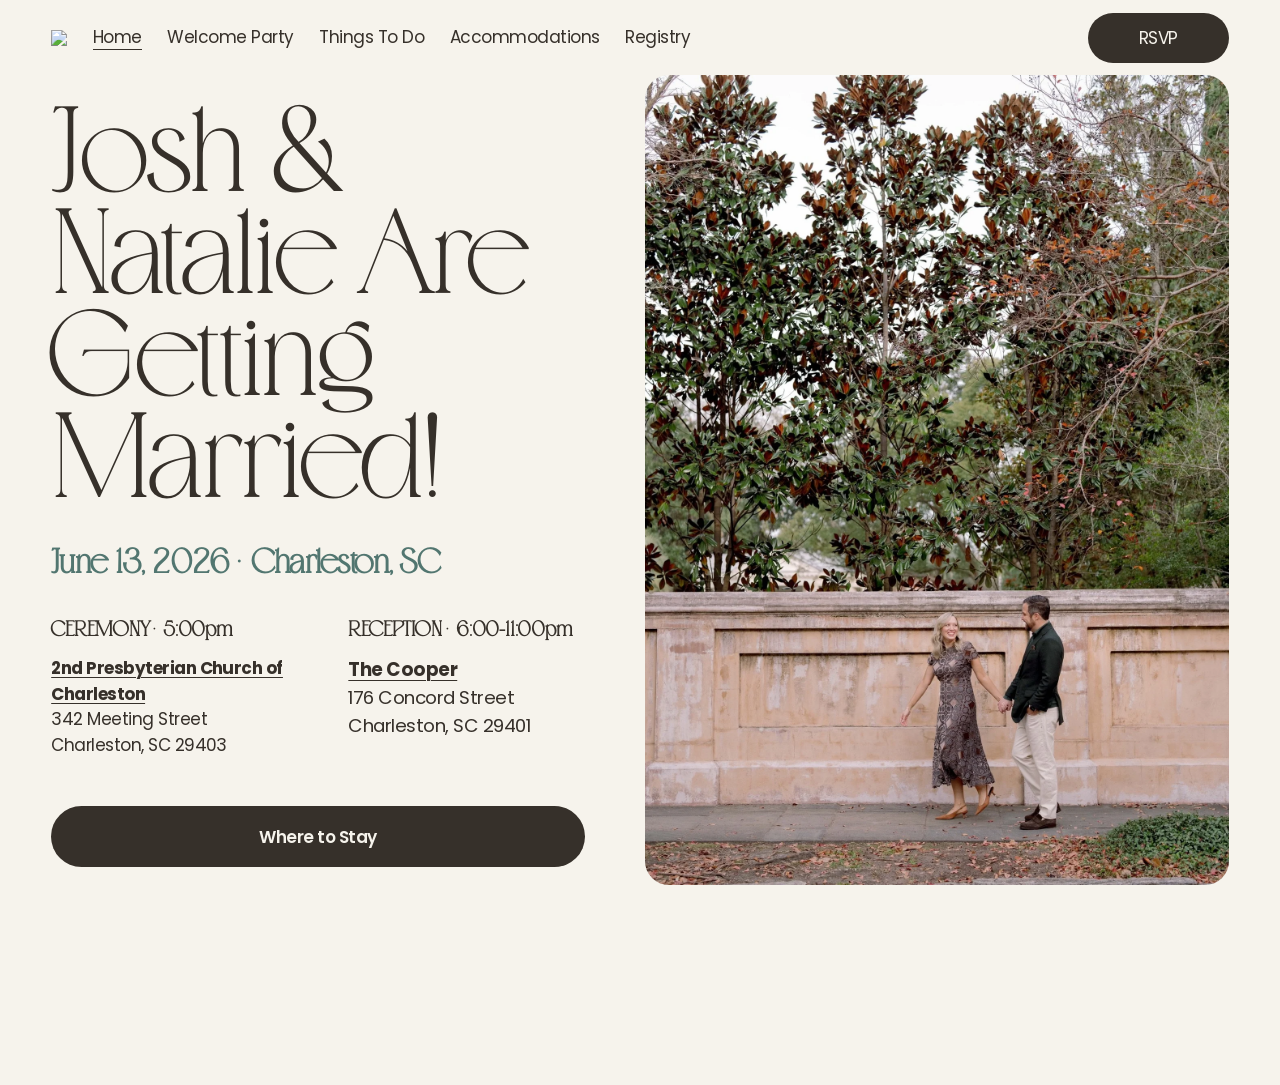
==== index.html @ 6e3ad26c "Mirror joshandnat.com from Squarespace for static hosting Full static export of the live Squarespace" ====
<!doctype html>
<html xmlns:og="http://opengraphprotocol.org/schema/" xmlns:fb="http://www.facebook.com/2008/fbml" lang="en-US"  >
  <head>
    <meta http-equiv="X-UA-Compatible" content="IE=edge,chrome=1">
    <meta name="viewport" content="width=device-width, initial-scale=1">
    <!-- This is Squarespace. --><!-- alligator-fennel-dtwk -->
<base href="">
<meta charset="utf-8" />
<title>Josh and Natalie · June 2026</title>
<meta http-equiv="Accept-CH" content="Sec-CH-UA-Platform-Version, Sec-CH-UA-Model" /><link rel="icon" type="image/x-icon" media="(prefers-color-scheme: light)" href="images.squarespace-cdn.com/content/v1/6930e5d898eb7d10684642a6/29b51275-841d-41f2-be22-4a418898989f/favicon.ico%3Fformat=100w"/>
<link rel="icon" type="image/x-icon" media="(prefers-color-scheme: dark)" href="images.squarespace-cdn.com/content/v1/6930e5d898eb7d10684642a6/b55fe8ea-a416-473e-8ad8-501ebd99f2a2/favicon.ico%3Fformat=100w"/>
<link rel="canonical" href="index.html"/>
<meta property="og:site_name" content="Josh and Natalie · June 2026"/>
<meta property="og:title" content="Josh and Natalie · June 2026"/>
<meta property="og:url" content="https://www.joshandnat.com"/>
<meta property="og:type" content="website"/>
<meta property="og:image" content="http://static1.squarespace.com/static/6930e5d898eb7d10684642a6/t/696fd4a8ea98e83a94a42197/1768936616480/logo.png?format=1500w"/>
<meta property="og:image:width" content="600"/>
<meta property="og:image:height" content="600"/>
<meta itemprop="name" content="Josh and Natalie · June 2026"/>
<meta itemprop="url" content="https://www.joshandnat.com"/>
<meta itemprop="thumbnailUrl" content="http://static1.squarespace.com/static/6930e5d898eb7d10684642a6/t/696fd4a8ea98e83a94a42197/1768936616480/logo.png?format=1500w"/>
<link rel="image_src" href="static1.squarespace.com/static/6930e5d898eb7d10684642a6/t/696fd4a8ea98e83a94a42197/1768936616480/logo.png%3Fformat=1500w" />
<meta itemprop="image" content="http://static1.squarespace.com/static/6930e5d898eb7d10684642a6/t/696fd4a8ea98e83a94a42197/1768936616480/logo.png?format=1500w"/>
<meta name="twitter:title" content="Josh and Natalie · June 2026"/>
<meta name="twitter:image" content="http://static1.squarespace.com/static/6930e5d898eb7d10684642a6/t/696fd4a8ea98e83a94a42197/1768936616480/logo.png?format=1500w"/>
<meta name="twitter:url" content="https://www.joshandnat.com"/>
<meta name="twitter:card" content="summary"/>
<meta name="description" content="" />
<link rel="preconnect" href="images.squarespace-cdn.com/index.html">
<link rel="preconnect" href="file.squarespace-cdn.com/index.html" crossorigin>
<style data-sqsp-font-ids="6a3139e4691a2d058d1a1be6,6a31363e691a2d058d1a1524">
@font-face {
  font-family: 'gemola-fmih3q';
  font-style: normal;
  font-weight: 400;
  font-display: swap;
  src: url('../file.squarespace-cdn.com/content/v2/namespaces/fonts/libraries/6930e5d898eb7d10684642a6/assets/6ef59bb9-ff59-48a2-a4d7-68b60f028262/font.woff2') format('woff2');
}
/* latin */
@font-face {
  font-family: 'Poppins';
  font-style: normal;
  font-weight: 700;
  font-display: swap;
  src: url('../file.squarespace-cdn.com/content/v2/namespaces/fonts/libraries/sqsp/assets/95402d3d-cf4f-4ff3-b652-fa1bddbe79de/latin.woff2') format('woff2');
  unicode-range: U+0000-00FF, U+0131, U+0152-0153, U+02BB-02BC, U+02C6, U+02DA, U+02DC, U+0304, U+0308, U+0329, U+2000-206F, U+20AC, U+2122, U+2191, U+2193, U+2212, U+2215, U+FEFF, U+FFFD;
}
/* devanagari */
@font-face {
  font-family: 'Poppins';
  font-style: normal;
  font-weight: 700;
  font-display: swap;
  src: url('../file.squarespace-cdn.com/content/v2/namespaces/fonts/libraries/sqsp/assets/31f2dfaf-de1e-40ab-ac18-8641e6ac98d0/devanagari.woff2') format('woff2');
  unicode-range: U+0900-097F, U+1CD0-1CF9, U+200C-200D, U+20A8, U+20B9, U+20F0, U+25CC, U+A830-A839, U+A8E0-A8FF, U+11B00-11B09;
}
/* latin-ext */
@font-face {
  font-family: 'Poppins';
  font-style: normal;
  font-weight: 700;
  font-display: swap;
  src: url('../file.squarespace-cdn.com/content/v2/namespaces/fonts/libraries/sqsp/assets/ab5cf469-e78c-4791-92a2-a2e360e24c1d/latin-ext.woff2') format('woff2');
  unicode-range: U+0100-02BA, U+02BD-02C5, U+02C7-02CC, U+02CE-02D7, U+02DD-02FF, U+0304, U+0308, U+0329, U+1D00-1DBF, U+1E00-1E9F, U+1EF2-1EFF, U+2020, U+20A0-20AB, U+20AD-20C0, U+2113, U+2C60-2C7F, U+A720-A7FF;
}
/* greek-ext */
@font-face {
  font-family: 'Inter';
  font-style: normal;
  font-weight: 400;
  font-display: swap;
  src: url('../file.squarespace-cdn.com/content/v2/namespaces/fonts/libraries/sqsp/assets/46ea1c70-77cb-4732-997f-3a1f9947dfa7/greek-ext.woff2') format('woff2');
  unicode-range: U+1F00-1FFF;
}
/* latin */
@font-face {
  font-family: 'Inter';
  font-style: normal;
  font-weight: 400;
  font-display: swap;
  src: url('../file.squarespace-cdn.com/content/v2/namespaces/fonts/libraries/sqsp/assets/ac496057-4c9f-4e6b-ae6d-795906fe1a84/latin.woff2') format('woff2');
  unicode-range: U+0000-00FF, U+0131, U+0152-0153, U+02BB-02BC, U+02C6, U+02DA, U+02DC, U+0304, U+0308, U+0329, U+2000-206F, U+20AC, U+2122, U+2191, U+2193, U+2212, U+2215, U+FEFF, U+FFFD;
}
/* cyrillic */
@font-face {
  font-family: 'Inter';
  font-style: normal;
  font-weight: 400;
  font-display: swap;
  src: url('../file.squarespace-cdn.com/content/v2/namespaces/fonts/libraries/sqsp/assets/c9c27ed9-4328-4bd2-b631-aad26e3550c4/cyrillic.woff2') format('woff2');
  unicode-range: U+0301, U+0400-045F, U+0490-0491, U+04B0-04B1, U+2116;
}
/* latin-ext */
@font-face {
  font-family: 'Inter';
  font-style: normal;
  font-weight: 400;
  font-display: swap;
  src: url('../file.squarespace-cdn.com/content/v2/namespaces/fonts/libraries/sqsp/assets/b050ea96-eab8-43c5-8d4e-cd30fec00ffd/latin-ext.woff2') format('woff2');
  unicode-range: U+0100-02BA, U+02BD-02C5, U+02C7-02CC, U+02CE-02D7, U+02DD-02FF, U+0304, U+0308, U+0329, U+1D00-1DBF, U+1E00-1E9F, U+1EF2-1EFF, U+2020, U+20A0-20AB, U+20AD-20C0, U+2113, U+2C60-2C7F, U+A720-A7FF;
}
/* greek */
@font-face {
  font-family: 'Inter';
  font-style: normal;
  font-weight: 400;
  font-display: swap;
  src: url('../file.squarespace-cdn.com/content/v2/namespaces/fonts/libraries/sqsp/assets/b557cbe0-bcc3-46d0-98c2-09f4b38fae29/greek.woff2') format('woff2');
  unicode-range: U+0370-0377, U+037A-037F, U+0384-038A, U+038C, U+038E-03A1, U+03A3-03FF;
}
/* vietnamese */
@font-face {
  font-family: 'Inter';
  font-style: normal;
  font-weight: 400;
  font-display: swap;
  src: url('../file.squarespace-cdn.com/content/v2/namespaces/fonts/libraries/sqsp/assets/0887871a-2620-4b03-a49c-2ca9c42aeafb/vietnamese.woff2') format('woff2');
  unicode-range: U+0102-0103, U+0110-0111, U+0128-0129, U+0168-0169, U+01A0-01A1, U+01AF-01B0, U+0300-0301, U+0303-0304, U+0308-0309, U+0323, U+0329, U+1EA0-1EF9, U+20AB;
}
/* cyrillic-ext */
@font-face {
  font-family: 'Inter';
  font-style: normal;
  font-weight: 400;
  font-display: swap;
  src: url('../file.squarespace-cdn.com/content/v2/namespaces/fonts/libraries/sqsp/assets/81eea474-93a2-4824-8dfb-80888dd9d833/cyrillic-ext.woff2') format('woff2');
  unicode-range: U+0460-052F, U+1C80-1C8A, U+20B4, U+2DE0-2DFF, U+A640-A69F, U+FE2E-FE2F;
}
/* latin-ext */
@font-face {
  font-family: 'Poppins';
  font-style: normal;
  font-weight: 400;
  font-display: swap;
  src: url('../file.squarespace-cdn.com/content/v2/namespaces/fonts/libraries/sqsp/assets/d03c0883-8248-47bf-9fa3-437f8474b0b7/latin-ext.woff2') format('woff2');
  unicode-range: U+0100-02BA, U+02BD-02C5, U+02C7-02CC, U+02CE-02D7, U+02DD-02FF, U+0304, U+0308, U+0329, U+1D00-1DBF, U+1E00-1E9F, U+1EF2-1EFF, U+2020, U+20A0-20AB, U+20AD-20C0, U+2113, U+2C60-2C7F, U+A720-A7FF;
}
/* latin */
@font-face {
  font-family: 'Poppins';
  font-style: normal;
  font-weight: 400;
  font-display: swap;
  src: url('../file.squarespace-cdn.com/content/v2/namespaces/fonts/libraries/sqsp/assets/da0c3c0d-458f-46e2-9c64-bac004d4e8c1/latin.woff2') format('woff2');
  unicode-range: U+0000-00FF, U+0131, U+0152-0153, U+02BB-02BC, U+02C6, U+02DA, U+02DC, U+0304, U+0308, U+0329, U+2000-206F, U+20AC, U+2122, U+2191, U+2193, U+2212, U+2215, U+FEFF, U+FFFD;
}
/* devanagari */
@font-face {
  font-family: 'Poppins';
  font-style: normal;
  font-weight: 400;
  font-display: swap;
  src: url('../file.squarespace-cdn.com/content/v2/namespaces/fonts/libraries/sqsp/assets/7050a57e-968a-4317-a487-11e4374878d9/devanagari.woff2') format('woff2');
  unicode-range: U+0900-097F, U+1CD0-1CF9, U+200C-200D, U+20A8, U+20B9, U+20F0, U+25CC, U+A830-A839, U+A8E0-A8FF, U+11B00-11B09;
}
/* vietnamese */
@font-face {
  font-family: 'Inter';
  font-style: normal;
  font-weight: 700;
  font-display: swap;
  src: url('../file.squarespace-cdn.com/content/v2/namespaces/fonts/libraries/sqsp/assets/4113b352-221c-42b4-ab47-e24f5cb0bc41/vietnamese.woff2') format('woff2');
  unicode-range: U+0102-0103, U+0110-0111, U+0128-0129, U+0168-0169, U+01A0-01A1, U+01AF-01B0, U+0300-0301, U+0303-0304, U+0308-0309, U+0323, U+0329, U+1EA0-1EF9, U+20AB;
}
/* latin */
@font-face {
  font-family: 'Inter';
  font-style: normal;
  font-weight: 700;
  font-display: swap;
  src: url('../file.squarespace-cdn.com/content/v2/namespaces/fonts/libraries/sqsp/assets/b649195f-d7be-4a83-88d7-87c74c1f1590/latin.woff2') format('woff2');
  unicode-range: U+0000-00FF, U+0131, U+0152-0153, U+02BB-02BC, U+02C6, U+02DA, U+02DC, U+0304, U+0308, U+0329, U+2000-206F, U+20AC, U+2122, U+2191, U+2193, U+2212, U+2215, U+FEFF, U+FFFD;
}
/* cyrillic-ext */
@font-face {
  font-family: 'Inter';
  font-style: normal;
  font-weight: 700;
  font-display: swap;
  src: url('../file.squarespace-cdn.com/content/v2/namespaces/fonts/libraries/sqsp/assets/66c18e4b-9e34-4808-b5a0-eebe9c0564b3/cyrillic-ext.woff2') format('woff2');
  unicode-range: U+0460-052F, U+1C80-1C8A, U+20B4, U+2DE0-2DFF, U+A640-A69F, U+FE2E-FE2F;
}
/* latin-ext */
@font-face {
  font-family: 'Inter';
  font-style: normal;
  font-weight: 700;
  font-display: swap;
  src: url('../file.squarespace-cdn.com/content/v2/namespaces/fonts/libraries/sqsp/assets/c0b7ce99-3bb0-49ab-bef5-53895f60c291/latin-ext.woff2') format('woff2');
  unicode-range: U+0100-02BA, U+02BD-02C5, U+02C7-02CC, U+02CE-02D7, U+02DD-02FF, U+0304, U+0308, U+0329, U+1D00-1DBF, U+1E00-1E9F, U+1EF2-1EFF, U+2020, U+20A0-20AB, U+20AD-20C0, U+2113, U+2C60-2C7F, U+A720-A7FF;
}
/* cyrillic */
@font-face {
  font-family: 'Inter';
  font-style: normal;
  font-weight: 700;
  font-display: swap;
  src: url('../file.squarespace-cdn.com/content/v2/namespaces/fonts/libraries/sqsp/assets/af0b57b3-b798-4c02-82c8-b63af1181a46/cyrillic.woff2') format('woff2');
  unicode-range: U+0301, U+0400-045F, U+0490-0491, U+04B0-04B1, U+2116;
}
/* greek-ext */
@font-face {
  font-family: 'Inter';
  font-style: normal;
  font-weight: 700;
  font-display: swap;
  src: url('../file.squarespace-cdn.com/content/v2/namespaces/fonts/libraries/sqsp/assets/91ca4c6c-314a-443f-a934-1537bf1e83d4/greek-ext.woff2') format('woff2');
  unicode-range: U+1F00-1FFF;
}
/* greek */
@font-face {
  font-family: 'Inter';
  font-style: normal;
  font-weight: 700;
  font-display: swap;
  src: url('../file.squarespace-cdn.com/content/v2/namespaces/fonts/libraries/sqsp/assets/c75aaa21-9fdf-4207-8451-1d0a1c883b88/greek.woff2') format('woff2');
  unicode-range: U+0370-0377, U+037A-037F, U+0384-038A, U+038C, U+038E-03A1, U+03A3-03FF;
}
/* latin-ext */
@font-face {
  font-family: 'Poppins';
  font-style: italic;
  font-weight: 400;
  font-display: swap;
  src: url('../file.squarespace-cdn.com/content/v2/namespaces/fonts/libraries/sqsp/assets/28866714-3a03-4fde-b82e-bcffd944752e/latin-ext.woff2') format('woff2');
  unicode-range: U+0100-02BA, U+02BD-02C5, U+02C7-02CC, U+02CE-02D7, U+02DD-02FF, U+0304, U+0308, U+0329, U+1D00-1DBF, U+1E00-1E9F, U+1EF2-1EFF, U+2020, U+20A0-20AB, U+20AD-20C0, U+2113, U+2C60-2C7F, U+A720-A7FF;
}
/* latin */
@font-face {
  font-family: 'Poppins';
  font-style: italic;
  font-weight: 400;
  font-display: swap;
  src: url('../file.squarespace-cdn.com/content/v2/namespaces/fonts/libraries/sqsp/assets/ab6b1da4-72e3-4abf-a176-e7a8a24b53d1/latin.woff2') format('woff2');
  unicode-range: U+0000-00FF, U+0131, U+0152-0153, U+02BB-02BC, U+02C6, U+02DA, U+02DC, U+0304, U+0308, U+0329, U+2000-206F, U+20AC, U+2122, U+2191, U+2193, U+2212, U+2215, U+FEFF, U+FFFD;
}
/* devanagari */
@font-face {
  font-family: 'Poppins';
  font-style: italic;
  font-weight: 400;
  font-display: swap;
  src: url('../file.squarespace-cdn.com/content/v2/namespaces/fonts/libraries/sqsp/assets/7d30df3b-ed0a-4cdd-824a-b3c7e5e49f0d/devanagari.woff2') format('woff2');
  unicode-range: U+0900-097F, U+1CD0-1CF9, U+200C-200D, U+20A8, U+20B9, U+20F0, U+25CC, U+A830-A839, U+A8E0-A8FF, U+11B00-11B09;
}
/* vietnamese */
@font-face {
  font-family: 'Inter';
  font-style: italic;
  font-weight: 700;
  font-display: swap;
  src: url('../file.squarespace-cdn.com/content/v2/namespaces/fonts/libraries/sqsp/assets/43b885bd-1ffc-4174-bb56-c4516b5a0bda/vietnamese.woff2') format('woff2');
  unicode-range: U+0102-0103, U+0110-0111, U+0128-0129, U+0168-0169, U+01A0-01A1, U+01AF-01B0, U+0300-0301, U+0303-0304, U+0308-0309, U+0323, U+0329, U+1EA0-1EF9, U+20AB;
}
/* cyrillic */
@font-face {
  font-family: 'Inter';
  font-style: italic;
  font-weight: 700;
  font-display: swap;
  src: url('../file.squarespace-cdn.com/content/v2/namespaces/fonts/libraries/sqsp/assets/abae1e68-19ae-4681-89e9-6592b3950970/cyrillic.woff2') format('woff2');
  unicode-range: U+0301, U+0400-045F, U+0490-0491, U+04B0-04B1, U+2116;
}
/* greek */
@font-face {
  font-family: 'Inter';
  font-style: italic;
  font-weight: 700;
  font-display: swap;
  src: url('../file.squarespace-cdn.com/content/v2/namespaces/fonts/libraries/sqsp/assets/77de0f30-8d86-4584-a0e8-51038b4baeb7/greek.woff2') format('woff2');
  unicode-range: U+0370-0377, U+037A-037F, U+0384-038A, U+038C, U+038E-03A1, U+03A3-03FF;
}
/* greek-ext */
@font-face {
  font-family: 'Inter';
  font-style: italic;
  font-weight: 700;
  font-display: swap;
  src: url('../file.squarespace-cdn.com/content/v2/namespaces/fonts/libraries/sqsp/assets/a1b8ee65-fb79-4baa-a2f3-43e6d05fcead/greek-ext.woff2') format('woff2');
  unicode-range: U+1F00-1FFF;
}
/* latin */
@font-face {
  font-family: 'Inter';
  font-style: italic;
  font-weight: 700;
  font-display: swap;
  src: url('../file.squarespace-cdn.com/content/v2/namespaces/fonts/libraries/sqsp/assets/f54c4727-130a-49bb-829f-0eefffeab0fa/latin.woff2') format('woff2');
  unicode-range: U+0000-00FF, U+0131, U+0152-0153, U+02BB-02BC, U+02C6, U+02DA, U+02DC, U+0304, U+0308, U+0329, U+2000-206F, U+20AC, U+2122, U+2191, U+2193, U+2212, U+2215, U+FEFF, U+FFFD;
}
/* cyrillic-ext */
@font-face {
  font-family: 'Inter';
  font-style: italic;
  font-weight: 700;
  font-display: swap;
  src: url('../file.squarespace-cdn.com/content/v2/namespaces/fonts/libraries/sqsp/assets/4ec15bb5-94d5-48b8-8413-1a58fbe384a9/cyrillic-ext.woff2') format('woff2');
  unicode-range: U+0460-052F, U+1C80-1C8A, U+20B4, U+2DE0-2DFF, U+A640-A69F, U+FE2E-FE2F;
}
/* latin-ext */
@font-face {
  font-family: 'Inter';
  font-style: italic;
  font-weight: 700;
  font-display: swap;
  src: url('../file.squarespace-cdn.com/content/v2/namespaces/fonts/libraries/sqsp/assets/b545ee98-cc9b-41d7-b56a-96eccd4569e9/latin-ext.woff2') format('woff2');
  unicode-range: U+0100-02BA, U+02BD-02C5, U+02C7-02CC, U+02CE-02D7, U+02DD-02FF, U+0304, U+0308, U+0329, U+1D00-1DBF, U+1E00-1E9F, U+1EF2-1EFF, U+2020, U+20A0-20AB, U+20AD-20C0, U+2113, U+2C60-2C7F, U+A720-A7FF;
}
/* cyrillic */
@font-face {
  font-family: 'Inter';
  font-style: italic;
  font-weight: 400;
  font-display: swap;
  src: url('../file.squarespace-cdn.com/content/v2/namespaces/fonts/libraries/sqsp/assets/d3fb858e-54ba-46aa-9946-92290d0e29fc/cyrillic.woff2') format('woff2');
  unicode-range: U+0301, U+0400-045F, U+0490-0491, U+04B0-04B1, U+2116;
}
/* vietnamese */
@font-face {
  font-family: 'Inter';
  font-style: italic;
  font-weight: 400;
  font-display: swap;
  src: url('../file.squarespace-cdn.com/content/v2/namespaces/fonts/libraries/sqsp/assets/e8210424-06bc-480f-ab24-68c9e3985db8/vietnamese.woff2') format('woff2');
  unicode-range: U+0102-0103, U+0110-0111, U+0128-0129, U+0168-0169, U+01A0-01A1, U+01AF-01B0, U+0300-0301, U+0303-0304, U+0308-0309, U+0323, U+0329, U+1EA0-1EF9, U+20AB;
}
/* latin-ext */
@font-face {
  font-family: 'Inter';
  font-style: italic;
  font-weight: 400;
  font-display: swap;
  src: url('../file.squarespace-cdn.com/content/v2/namespaces/fonts/libraries/sqsp/assets/5151666f-01d3-446e-bfa4-c8a9a2622d7d/latin-ext.woff2') format('woff2');
  unicode-range: U+0100-02BA, U+02BD-02C5, U+02C7-02CC, U+02CE-02D7, U+02DD-02FF, U+0304, U+0308, U+0329, U+1D00-1DBF, U+1E00-1E9F, U+1EF2-1EFF, U+2020, U+20A0-20AB, U+20AD-20C0, U+2113, U+2C60-2C7F, U+A720-A7FF;
}
/* latin */
@font-face {
  font-family: 'Inter';
  font-style: italic;
  font-weight: 400;
  font-display: swap;
  src: url('../file.squarespace-cdn.com/content/v2/namespaces/fonts/libraries/sqsp/assets/429e26ea-df2f-47d9-8685-041207252d8c/latin.woff2') format('woff2');
  unicode-range: U+0000-00FF, U+0131, U+0152-0153, U+02BB-02BC, U+02C6, U+02DA, U+02DC, U+0304, U+0308, U+0329, U+2000-206F, U+20AC, U+2122, U+2191, U+2193, U+2212, U+2215, U+FEFF, U+FFFD;
}
/* greek-ext */
@font-face {
  font-family: 'Inter';
  font-style: italic;
  font-weight: 400;
  font-display: swap;
  src: url('../file.squarespace-cdn.com/content/v2/namespaces/fonts/libraries/sqsp/assets/dc8ef5c0-aa5c-4716-9609-e307cf09992f/greek-ext.woff2') format('woff2');
  unicode-range: U+1F00-1FFF;
}
/* cyrillic-ext */
@font-face {
  font-family: 'Inter';
  font-style: italic;
  font-weight: 400;
  font-display: swap;
  src: url('../file.squarespace-cdn.com/content/v2/namespaces/fonts/libraries/sqsp/assets/33eec106-c967-4685-845c-712d9f476e39/cyrillic-ext.woff2') format('woff2');
  unicode-range: U+0460-052F, U+1C80-1C8A, U+20B4, U+2DE0-2DFF, U+A640-A69F, U+FE2E-FE2F;
}
/* greek */
@font-face {
  font-family: 'Inter';
  font-style: italic;
  font-weight: 400;
  font-display: swap;
  src: url('../file.squarespace-cdn.com/content/v2/namespaces/fonts/libraries/sqsp/assets/e639d1a4-c4a9-41cf-a818-cb008dd69288/greek.woff2') format('woff2');
  unicode-range: U+0370-0377, U+037A-037F, U+0384-038A, U+038C, U+038E-03A1, U+03A3-03FF;
}
/* latin-ext */
@font-face {
  font-family: 'Poppins';
  font-style: italic;
  font-weight: 700;
  font-display: swap;
  src: url('../file.squarespace-cdn.com/content/v2/namespaces/fonts/libraries/sqsp/assets/e5441b3f-475c-4dd0-815e-d1493a6eef24/latin-ext.woff2') format('woff2');
  unicode-range: U+0100-02BA, U+02BD-02C5, U+02C7-02CC, U+02CE-02D7, U+02DD-02FF, U+0304, U+0308, U+0329, U+1D00-1DBF, U+1E00-1E9F, U+1EF2-1EFF, U+2020, U+20A0-20AB, U+20AD-20C0, U+2113, U+2C60-2C7F, U+A720-A7FF;
}
/* devanagari */
@font-face {
  font-family: 'Poppins';
  font-style: italic;
  font-weight: 700;
  font-display: swap;
  src: url('../file.squarespace-cdn.com/content/v2/namespaces/fonts/libraries/sqsp/assets/e364ec28-4783-442b-b46f-59d33a99dd2c/devanagari.woff2') format('woff2');
  unicode-range: U+0900-097F, U+1CD0-1CF9, U+200C-200D, U+20A8, U+20B9, U+20F0, U+25CC, U+A830-A839, U+A8E0-A8FF, U+11B00-11B09;
}
/* latin */
@font-face {
  font-family: 'Poppins';
  font-style: italic;
  font-weight: 700;
  font-display: swap;
  src: url('../file.squarespace-cdn.com/content/v2/namespaces/fonts/libraries/sqsp/assets/67451c8f-d5ad-40d0-a48b-1e842ade5679/latin.woff2') format('woff2');
  unicode-range: U+0000-00FF, U+0131, U+0152-0153, U+02BB-02BC, U+02C6, U+02DA, U+02DC, U+0304, U+0308, U+0329, U+2000-206F, U+20AC, U+2122, U+2191, U+2193, U+2212, U+2215, U+FEFF, U+FFFD;
}
/* latin-ext */
@font-face {
  font-family: 'Poppins';
  font-style: normal;
  font-weight: 600;
  font-display: swap;
  src: url('../file.squarespace-cdn.com/content/v2/namespaces/fonts/libraries/sqsp/assets/e4329016-2f24-4823-a4d0-2524756aabf8/latin-ext.woff2') format('woff2');
  unicode-range: U+0100-02BA, U+02BD-02C5, U+02C7-02CC, U+02CE-02D7, U+02DD-02FF, U+0304, U+0308, U+0329, U+1D00-1DBF, U+1E00-1E9F, U+1EF2-1EFF, U+2020, U+20A0-20AB, U+20AD-20C0, U+2113, U+2C60-2C7F, U+A720-A7FF;
}
/* latin */
@font-face {
  font-family: 'Poppins';
  font-style: normal;
  font-weight: 600;
  font-display: swap;
  src: url('../file.squarespace-cdn.com/content/v2/namespaces/fonts/libraries/sqsp/assets/30b17899-6fc2-43cf-83b2-ca5c666802df/latin.woff2') format('woff2');
  unicode-range: U+0000-00FF, U+0131, U+0152-0153, U+02BB-02BC, U+02C6, U+02DA, U+02DC, U+0304, U+0308, U+0329, U+2000-206F, U+20AC, U+2122, U+2191, U+2193, U+2212, U+2215, U+FEFF, U+FFFD;
}
/* devanagari */
@font-face {
  font-family: 'Poppins';
  font-style: normal;
  font-weight: 600;
  font-display: swap;
  src: url('../file.squarespace-cdn.com/content/v2/namespaces/fonts/libraries/sqsp/assets/53d156bc-68d5-4d54-8c7e-29b8418f64b5/devanagari.woff2') format('woff2');
  unicode-range: U+0900-097F, U+1CD0-1CF9, U+200C-200D, U+20A8, U+20B9, U+20F0, U+25CC, U+A830-A839, U+A8E0-A8FF, U+11B00-11B09;
}
</style><script type="text/javascript" crossorigin="anonymous" defer="true" nomodule="nomodule" src="assets.squarespace.com/@sqs/polyfiller/1.6/legacy.js"></script>
<script type="text/javascript" crossorigin="anonymous" defer="true" src="assets.squarespace.com/@sqs/polyfiller/1.6/modern.js"></script>
<script data-name="static-context">Static = window.Static || {}; Static.SQUARESPACE_CONTEXT = {"betaFeatureFlags":["supports_versioned_template_assets","i18n_beta_website_locales","nested_categories","campaigns_import_discounts","marketing_automations","enable_modernized_standalone_pages","marketing_landing_page","enable_modernized_pdp_m3_fluid","modernized-pdp-m2-enabled","campaigns_new_image_layout_picker","output_template_css_assets","scripts_defer","campaigns_discount_section_in_blasts","campaigns_table_v2","campaigns_discount_section_in_automations","contacts_and_campaigns_redesign","campaigns_thumbnail_layout","enable_modernized_standalone_pages_kill_switch","enable_modernized_pdp_m3_layout_ux","campaigns_merch_state","new_stacked_index","commerce_product_payment_plan_editing","member_areas_feature","override_block_styles","enable_form_submission_trigger"],"facebookAppId":"314192535267336","facebookApiVersion":"v6.0","rollups":{"squarespace-announcement-bar":{"js":"//assets.squarespace.com/universal/scripts-compressed/announcement-bar-bd30442bfb83f720-min.en-US.js"},"squarespace-audio-player":{"css":"//assets.squarespace.com/universal/styles-compressed/audio-player-b05f5197a871c566-min.en-US.css","js":"//assets.squarespace.com/universal/scripts-compressed/audio-player-b77ce85aa1bef5b4-min.en-US.js"},"squarespace-blog-collection-list":{"css":"//assets.squarespace.com/universal/styles-compressed/blog-collection-list-b4046463b72f34e2-min.en-US.css","js":"//assets.squarespace.com/universal/scripts-compressed/blog-collection-list-3a5374d437fc6d00-min.en-US.js"},"squarespace-calendar-block-renderer":{"css":"//assets.squarespace.com/universal/styles-compressed/calendar-block-renderer-c3fef2a497c8e56b-min.en-US.css","js":"//assets.squarespace.com/universal/scripts-compressed/calendar-block-renderer-aa5eca10ae7887b3-min.en-US.js"},"squarespace-chartjs-helpers":{"css":"//assets.squarespace.com/universal/styles-compressed/chartjs-helpers-96b256171ee039c1-min.en-US.css","js":"//assets.squarespace.com/universal/scripts-compressed/chartjs-helpers-522a53304a318d5d-min.en-US.js"},"squarespace-comments":{"css":"//assets.squarespace.com/universal/styles-compressed/comments-0c96d93a2f2ac77f-min.en-US.css","js":"//assets.squarespace.com/universal/scripts-compressed/comments-75f234f0818a63ad-min.en-US.js"},"squarespace-custom-css-popup":{"css":"//assets.squarespace.com/universal/styles-compressed/custom-css-popup-4a49ae0ce3d0f63b-min.en-US.css","js":"//assets.squarespace.com/universal/scripts-compressed/custom-css-popup-3581b553d7c64c91-min.en-US.js"},"squarespace-dialog":{"css":"//assets.squarespace.com/universal/styles-compressed/dialog-86aacd645d83874c-min.en-US.css","js":"//assets.squarespace.com/universal/scripts-compressed/dialog-639dde22a124aca8-min.en-US.js"},"squarespace-events-collection":{"css":"//assets.squarespace.com/universal/styles-compressed/events-collection-c3fef2a497c8e56b-min.en-US.css","js":"//assets.squarespace.com/universal/scripts-compressed/events-collection-1b944ac8845890ea-min.en-US.js"},"squarespace-form-rendering-utils":{"js":"//assets.squarespace.com/universal/scripts-compressed/form-rendering-utils-2bf3303963d3782a-min.en-US.js"},"squarespace-forms":{"css":"//assets.squarespace.com/universal/styles-compressed/forms-0afd3c6ac30bbab1-min.en-US.css","js":"//assets.squarespace.com/universal/scripts-compressed/forms-6b89acb07a6e8aa2-min.en-US.js"},"squarespace-gallery-collection-list":{"css":"//assets.squarespace.com/universal/styles-compressed/gallery-collection-list-b4046463b72f34e2-min.en-US.css","js":"//assets.squarespace.com/universal/scripts-compressed/gallery-collection-list-e50dc2cea7153bb8-min.en-US.js"},"squarespace-image-zoom":{"css":"//assets.squarespace.com/universal/styles-compressed/image-zoom-b4046463b72f34e2-min.en-US.css","js":"//assets.squarespace.com/universal/scripts-compressed/image-zoom-0ca1efc2ac068abc-min.en-US.js"},"squarespace-pinterest":{"css":"//assets.squarespace.com/universal/styles-compressed/pinterest-b4046463b72f34e2-min.en-US.css","js":"//assets.squarespace.com/universal/scripts-compressed/pinterest-f5a9b54b9ba94d3a-min.en-US.js"},"squarespace-popup-overlay":{"css":"//assets.squarespace.com/universal/styles-compressed/popup-overlay-b742b752f5880972-min.en-US.css","js":"//assets.squarespace.com/universal/scripts-compressed/popup-overlay-dc880924c23f38c8-min.en-US.js"},"squarespace-product-quick-view":{"css":"//assets.squarespace.com/universal/styles-compressed/product-quick-view-0afd3c6ac30bbab1-min.en-US.css","js":"//assets.squarespace.com/universal/scripts-compressed/product-quick-view-91501517f5cc26b7-min.en-US.js"},"squarespace-products-collection-item-v2":{"css":"//assets.squarespace.com/universal/styles-compressed/products-collection-item-v2-b4046463b72f34e2-min.en-US.css","js":"//assets.squarespace.com/universal/scripts-compressed/products-collection-item-v2-7fbb3f7b25936e86-min.en-US.js"},"squarespace-products-collection-list-v2":{"css":"//assets.squarespace.com/universal/styles-compressed/products-collection-list-v2-b4046463b72f34e2-min.en-US.css","js":"//assets.squarespace.com/universal/scripts-compressed/products-collection-list-v2-a0f681feaaa1d600-min.en-US.js"},"squarespace-search-page":{"css":"//assets.squarespace.com/universal/styles-compressed/search-page-90a67fc09b9b32c6-min.en-US.css","js":"//assets.squarespace.com/universal/scripts-compressed/search-page-dc4a6830f106ed38-min.en-US.js"},"squarespace-search-preview":{"js":"//assets.squarespace.com/universal/scripts-compressed/search-preview-6b25bc54bc704331-min.en-US.js"},"squarespace-simple-liking":{"css":"//assets.squarespace.com/universal/styles-compressed/simple-liking-701bf8bbc05ec6aa-min.en-US.css","js":"//assets.squarespace.com/universal/scripts-compressed/simple-liking-75b6582783ed07a5-min.en-US.js"},"squarespace-social-buttons":{"css":"//assets.squarespace.com/universal/styles-compressed/social-buttons-95032e5fa98e47a5-min.en-US.css","js":"//assets.squarespace.com/universal/scripts-compressed/social-buttons-5da00117bf8084da-min.en-US.js"},"squarespace-tourdates":{"css":"//assets.squarespace.com/universal/styles-compressed/tourdates-b4046463b72f34e2-min.en-US.css","js":"//assets.squarespace.com/universal/scripts-compressed/tourdates-a2a1f08ffbbeefc9-min.en-US.js"},"squarespace-website-overlays-manager":{"css":"//assets.squarespace.com/universal/styles-compressed/website-overlays-manager-07ea5a4e004e6710-min.en-US.css","js":"//assets.squarespace.com/universal/scripts-compressed/website-overlays-manager-aa2d840868ce5f67-min.en-US.js"}},"pageType":2,"website":{"id":"6930e5d898eb7d10684642a6","captchaSettings":{"enabledForDonations":false},"cloneable":false,"contentModifiedOn":1780888296915,"formattingLocale":"en-US","fullSiteTitle":"Josh and Natalie \u00B7 June 2026","identifier":"alligator-fennel-dtwk","imageMetadataProcessingEnabled":false,"isHstsEnabled":true,"language":"en-US","location":{},"logoImageId":"693105c1830262367c3bd6c9","primaryDomain":"www.joshandnat.com","screenshotId":"6dff30733acc53fa34402dd00d84fccedf1c013b2573eff473762652a5738a4b","shareButtonOptions":{"2":true,"4":true,"1":true,"8":true,"7":true,"6":true,"3":true},"showOwnerLogin":false,"siteDescription":"","siteStatus":{},"siteTitle":"Josh and Natalie \u00B7 June 2026","socialLogoImageId":"697798a47360f968fb9ec0b6","sslSetting":3,"timeZone":"America/New_York","translationLocale":"en-US","typekitId":"","websiteType":4,"hasBeenCloneable":false,"statsMigrated":false,"authenticUrl":"https://www.joshandnat.com","baseUrl":"https://www.joshandnat.com","internalUrl":"https://alligator-fennel-dtwk.squarespace.com","logoImageUrl":"//images.squarespace-cdn.com/content/v1/6930e5d898eb7d10684642a6/b463d371-d405-4287-a949-f6716d70799a/logo.png","machineTimeZoneOffset":-14400000,"socialAccounts":[{"serviceId":62,"screenname":"Twitter","addedOn":1764819994111,"profileUrl":"http://twitter.com/squarespace","iconEnabled":true,"serviceName":"twitter-unauth"},{"serviceId":60,"screenname":"Facebook","addedOn":1764819994114,"profileUrl":"http://facebook.com/squarespace","iconEnabled":true,"serviceName":"facebook-unauth"},{"serviceId":64,"screenname":"Instagram","addedOn":1764819994110,"profileUrl":"http://instagram.com/squarespace","iconEnabled":true,"serviceName":"instagram-unauth"}],"socialLogoImageUrl":"//images.squarespace-cdn.com/content/v1/6930e5d898eb7d10684642a6/70260b41-4909-4ccd-85f9-91802d0e4762/logo.png","timeZoneAbbr":"EDT","timeZoneOffset":-14400000},"websiteSettings":{"id":"6930e5d998eb7d10684642ac","websiteId":"6930e5d898eb7d10684642a6","subjects":[],"country":"US","state":"GA","simpleLikingEnabled":true,"mobileInfoBarSettings":{"isContactEmailEnabled":false,"isContactPhoneNumberEnabled":false,"isLocationEnabled":false,"isBusinessHoursEnabled":false},"announcementBarSettings":{},"commentLikesAllowed":true,"commentAnonAllowed":true,"commentThreaded":true,"commentApprovalRequired":false,"commentAvatarsOn":true,"commentSortType":2,"commentFlagThreshold":0,"commentFlagsAllowed":true,"commentEnableByDefault":true,"commentDisableAfterDaysDefault":0,"disqusShortname":"","commentsEnabled":false,"businessHours":{},"storeSettings":{"returnPolicy":null,"termsOfService":null,"privacyPolicy":null,"expressCheckout":false,"continueShoppingLinkUrl":"/","useLightCart":false,"showNoteField":false,"shippingCountryDefaultValue":"US","billToShippingDefaultValue":false,"showShippingPhoneNumber":true,"isShippingPhoneRequired":false,"showBillingPhoneNumber":true,"isBillingPhoneRequired":false,"currenciesSupported":["USD","CAD","GBP","AUD","EUR","CHF","NOK","SEK","DKK","NZD","SGD","MXN","HKD","CZK","ILS","MYR","RUB","PHP","PLN","THB","BRL","ARS","COP","IDR","INR","JPY","ZAR","KRW"],"defaultCurrency":"USD","selectedCurrency":"USD","measurementStandard":1,"showCustomCheckoutForm":false,"checkoutPageMarketingOptInEnabled":true,"enableMailingListOptInByDefault":false,"sameAsRetailLocation":false,"merchandisingSettings":{"scarcityEnabledOnProductItems":false,"scarcityEnabledOnProductBlocks":false,"scarcityMessageType":"DEFAULT_SCARCITY_MESSAGE","scarcityThreshold":10,"multipleQuantityAllowedForServices":true,"restockNotificationsEnabled":false,"restockNotificationsMailingListSignUpEnabled":false,"relatedProductsEnabled":false,"relatedProductsOrdering":"random","soldOutVariantsDropdownDisabled":false,"productComposerOptedIn":false,"productComposerABTestOptedOut":false,"productReviewsEnabled":false},"minimumOrderSubtotalEnabled":false,"minimumOrderSubtotal":{"currency":"USD","value":"0.00"},"addToCartConfirmationType":2,"isLive":false,"multipleQuantityAllowedForServices":true},"useEscapeKeyToLogin":false,"ssBadgeType":1,"ssBadgePosition":4,"ssBadgeVisibility":1,"ssBadgeDevices":1,"pinterestOverlayOptions":{"mode":"disabled"},"userAccountsSettings":{"loginAllowed":true,"signupAllowed":true}},"cookieSettings":{"isCookieBannerEnabled":false,"isRestrictiveCookiePolicyEnabled":false,"cookieBannerText":"","cookieBannerTheme":"","cookieBannerVariant":"","cookieBannerPosition":"","cookieBannerCtaVariant":"","cookieBannerCtaText":"","cookieBannerAcceptType":"OPT_IN","cookieBannerOptOutCtaText":"","cookieBannerHasOptOut":false,"cookieBannerHasManageCookies":true,"cookieBannerManageCookiesLabel":"","cookieBannerSavedPreferencesText":"","cookieBannerSavedPreferencesLayout":"PILL"},"websiteCloneable":false,"collection":{"title":"Josh + Natalie \u00B7 June 13, 2026","id":"6930e5d998eb7d10684642e6","fullUrl":"/","type":10,"permissionType":1},"subscribed":false,"appDomain":"squarespace.com","templateTweakable":true,"tweakJSON":{"form-use-theme-colors":"true","header-logo-height":"54px","header-mobile-logo-max-height":"30px","header-vert-padding":"1vw","header-width":"Full","maxPageWidth":"2000px","mobile-header-vert-padding":"6vw","pagePadding":"4vw","tweak-blog-alternating-side-by-side-image-aspect-ratio":"1:1 Square","tweak-blog-alternating-side-by-side-image-spacing":"6%","tweak-blog-alternating-side-by-side-meta-spacing":"20px","tweak-blog-alternating-side-by-side-primary-meta":"Categories","tweak-blog-alternating-side-by-side-read-more-spacing":"20px","tweak-blog-alternating-side-by-side-secondary-meta":"Date","tweak-blog-basic-grid-columns":"3","tweak-blog-basic-grid-image-aspect-ratio":"3:2 Standard","tweak-blog-basic-grid-image-spacing":"35px","tweak-blog-basic-grid-meta-spacing":"25px","tweak-blog-basic-grid-primary-meta":"Categories","tweak-blog-basic-grid-read-more-spacing":"20px","tweak-blog-basic-grid-secondary-meta":"Date","tweak-blog-item-custom-width":"50","tweak-blog-item-show-author-profile":"false","tweak-blog-item-width":"Medium","tweak-blog-masonry-columns":"2","tweak-blog-masonry-horizontal-spacing":"30px","tweak-blog-masonry-image-spacing":"20px","tweak-blog-masonry-meta-spacing":"20px","tweak-blog-masonry-primary-meta":"Categories","tweak-blog-masonry-read-more-spacing":"20px","tweak-blog-masonry-secondary-meta":"Date","tweak-blog-masonry-vertical-spacing":"30px","tweak-blog-side-by-side-image-aspect-ratio":"1:1 Square","tweak-blog-side-by-side-image-spacing":"6%","tweak-blog-side-by-side-meta-spacing":"20px","tweak-blog-side-by-side-primary-meta":"Categories","tweak-blog-side-by-side-read-more-spacing":"20px","tweak-blog-side-by-side-secondary-meta":"Date","tweak-blog-single-column-image-spacing":"50px","tweak-blog-single-column-meta-spacing":"30px","tweak-blog-single-column-primary-meta":"Categories","tweak-blog-single-column-read-more-spacing":"15px","tweak-blog-single-column-secondary-meta":"Date","tweak-events-stacked-show-thumbnails":"true","tweak-events-stacked-thumbnail-size":"3:2 Standard","tweak-fixed-header":"false","tweak-fixed-header-style":"Basic","tweak-global-animations-animation-curve":"ease","tweak-global-animations-animation-delay":"0.1s","tweak-global-animations-animation-duration":"0.1s","tweak-global-animations-animation-style":"fade","tweak-global-animations-animation-type":"none","tweak-global-animations-complexity-level":"detailed","tweak-global-animations-enabled":"false","tweak-portfolio-grid-basic-custom-height":"50","tweak-portfolio-grid-overlay-custom-height":"50","tweak-portfolio-hover-follow-acceleration":"10%","tweak-portfolio-hover-follow-animation-duration":"Fast","tweak-portfolio-hover-follow-animation-type":"Fade","tweak-portfolio-hover-follow-delimiter":"Bullet","tweak-portfolio-hover-follow-front":"false","tweak-portfolio-hover-follow-layout":"Inline","tweak-portfolio-hover-follow-size":"50","tweak-portfolio-hover-follow-text-spacing-x":"1.5","tweak-portfolio-hover-follow-text-spacing-y":"1.5","tweak-portfolio-hover-static-animation-duration":"Fast","tweak-portfolio-hover-static-animation-type":"Fade","tweak-portfolio-hover-static-delimiter":"Hyphen","tweak-portfolio-hover-static-front":"true","tweak-portfolio-hover-static-layout":"Inline","tweak-portfolio-hover-static-size":"50","tweak-portfolio-hover-static-text-spacing-x":"1.5","tweak-portfolio-hover-static-text-spacing-y":"1.5","tweak-portfolio-index-background-animation-duration":"Medium","tweak-portfolio-index-background-animation-type":"Fade","tweak-portfolio-index-background-custom-height":"50","tweak-portfolio-index-background-delimiter":"None","tweak-portfolio-index-background-height":"Large","tweak-portfolio-index-background-horizontal-alignment":"Center","tweak-portfolio-index-background-link-format":"Stacked","tweak-portfolio-index-background-persist":"false","tweak-portfolio-index-background-vertical-alignment":"Middle","tweak-portfolio-index-background-width":"Full","tweak-transparent-header":"true"},"templateId":"5c5a519771c10ba3470d8101","templateVersion":"7.1","pageFeatures":[1,2,4],"gmRenderKey":"QUl6YVN5Q0JUUk9xNkx1dkZfSUUxcjQ2LVQ0QWVUU1YtMGQ3bXk4","templateScriptsRootUrl":"https://static1.squarespace.com/static/vta/5c5a519771c10ba3470d8101/scripts/","impersonatedSession":false,"tzData":{"zones":[[-300,"US","E%sT",null]],"rules":{"US":[[1967,2006,null,"Oct","lastSun","2:00","0","S"],[1987,2006,null,"Apr","Sun>=1","2:00","1:00","D"],[2007,"max",null,"Mar","Sun>=8","2:00","1:00","D"],[2007,"max",null,"Nov","Sun>=1","2:00","0","S"]]}},"showAnnouncementBar":false,"recaptchaEnterpriseContext":{"recaptchaEnterpriseSiteKey":"6LdDFQwjAAAAAPigEvvPgEVbb7QBm-TkVJdDTlAv"},"i18nContext":{"timeZoneData":{"id":"America/New_York","name":"Eastern Time"}},"env":"PRODUCTION","visitorFormContext":{"formFieldFormats":{"countries":[{"name":"Afghanistan","code":"AF","phoneCode":"+93"},{"name":"\u00C5land Islands","code":"AX","phoneCode":"+358"},{"name":"Albania","code":"AL","phoneCode":"+355"},{"name":"Algeria","code":"DZ","phoneCode":"+213"},{"name":"American Samoa","code":"AS","phoneCode":"+1"},{"name":"Andorra","code":"AD","phoneCode":"+376"},{"name":"Angola","code":"AO","phoneCode":"+244"},{"name":"Anguilla","code":"AI","phoneCode":"+1"},{"name":"Antigua & Barbuda","code":"AG","phoneCode":"+1"},{"name":"Argentina","code":"AR","phoneCode":"+54"},{"name":"Armenia","code":"AM","phoneCode":"+374"},{"name":"Aruba","code":"AW","phoneCode":"+297"},{"name":"Ascension Island","code":"AC","phoneCode":"+247"},{"name":"Australia","code":"AU","phoneCode":"+61"},{"name":"Austria","code":"AT","phoneCode":"+43"},{"name":"Azerbaijan","code":"AZ","phoneCode":"+994"},{"name":"Bahamas","code":"BS","phoneCode":"+1"},{"name":"Bahrain","code":"BH","phoneCode":"+973"},{"name":"Bangladesh","code":"BD","phoneCode":"+880"},{"name":"Barbados","code":"BB","phoneCode":"+1"},{"name":"Belarus","code":"BY","phoneCode":"+375"},{"name":"Belgium","code":"BE","phoneCode":"+32"},{"name":"Belize","code":"BZ","phoneCode":"+501"},{"name":"Benin","code":"BJ","phoneCode":"+229"},{"name":"Bermuda","code":"BM","phoneCode":"+1"},{"name":"Bhutan","code":"BT","phoneCode":"+975"},{"name":"Bolivia","code":"BO","phoneCode":"+591"},{"name":"Bosnia & Herzegovina","code":"BA","phoneCode":"+387"},{"name":"Botswana","code":"BW","phoneCode":"+267"},{"name":"Brazil","code":"BR","phoneCode":"+55"},{"name":"British Indian Ocean Territory","code":"IO","phoneCode":"+246"},{"name":"British Virgin Islands","code":"VG","phoneCode":"+1"},{"name":"Brunei","code":"BN","phoneCode":"+673"},{"name":"Bulgaria","code":"BG","phoneCode":"+359"},{"name":"Burkina Faso","code":"BF","phoneCode":"+226"},{"name":"Burundi","code":"BI","phoneCode":"+257"},{"name":"Cambodia","code":"KH","phoneCode":"+855"},{"name":"Cameroon","code":"CM","phoneCode":"+237"},{"name":"Canada","code":"CA","phoneCode":"+1"},{"name":"Cape Verde","code":"CV","phoneCode":"+238"},{"name":"Caribbean Netherlands","code":"BQ","phoneCode":"+599"},{"name":"Cayman Islands","code":"KY","phoneCode":"+1"},{"name":"Central African Republic","code":"CF","phoneCode":"+236"},{"name":"Chad","code":"TD","phoneCode":"+235"},{"name":"Chile","code":"CL","phoneCode":"+56"},{"name":"China","code":"CN","phoneCode":"+86"},{"name":"Christmas Island","code":"CX","phoneCode":"+61"},{"name":"Cocos (Keeling) Islands","code":"CC","phoneCode":"+61"},{"name":"Colombia","code":"CO","phoneCode":"+57"},{"name":"Comoros","code":"KM","phoneCode":"+269"},{"name":"Congo - Brazzaville","code":"CG","phoneCode":"+242"},{"name":"Congo - Kinshasa","code":"CD","phoneCode":"+243"},{"name":"Cook Islands","code":"CK","phoneCode":"+682"},{"name":"Costa Rica","code":"CR","phoneCode":"+506"},{"name":"C\u00F4te d\u2019Ivoire","code":"CI","phoneCode":"+225"},{"name":"Croatia","code":"HR","phoneCode":"+385"},{"name":"Cuba","code":"CU","phoneCode":"+53"},{"name":"Cura\u00E7ao","code":"CW","phoneCode":"+599"},{"name":"Cyprus","code":"CY","phoneCode":"+357"},{"name":"Czechia","code":"CZ","phoneCode":"+420"},{"name":"Denmark","code":"DK","phoneCode":"+45"},{"name":"Djibouti","code":"DJ","phoneCode":"+253"},{"name":"Dominica","code":"DM","phoneCode":"+1"},{"name":"Dominican Republic","code":"DO","phoneCode":"+1"},{"name":"Ecuador","code":"EC","phoneCode":"+593"},{"name":"Egypt","code":"EG","phoneCode":"+20"},{"name":"El Salvador","code":"SV","phoneCode":"+503"},{"name":"Equatorial Guinea","code":"GQ","phoneCode":"+240"},{"name":"Eritrea","code":"ER","phoneCode":"+291"},{"name":"Estonia","code":"EE","phoneCode":"+372"},{"name":"Eswatini","code":"SZ","phoneCode":"+268"},{"name":"Ethiopia","code":"ET","phoneCode":"+251"},{"name":"Falkland Islands","code":"FK","phoneCode":"+500"},{"name":"Faroe Islands","code":"FO","phoneCode":"+298"},{"name":"Fiji","code":"FJ","phoneCode":"+679"},{"name":"Finland","code":"FI","phoneCode":"+358"},{"name":"France","code":"FR","phoneCode":"+33"},{"name":"French Guiana","code":"GF","phoneCode":"+594"},{"name":"French Polynesia","code":"PF","phoneCode":"+689"},{"name":"Gabon","code":"GA","phoneCode":"+241"},{"name":"Gambia","code":"GM","phoneCode":"+220"},{"name":"Georgia","code":"GE","phoneCode":"+995"},{"name":"Germany","code":"DE","phoneCode":"+49"},{"name":"Ghana","code":"GH","phoneCode":"+233"},{"name":"Gibraltar","code":"GI","phoneCode":"+350"},{"name":"Greece","code":"GR","phoneCode":"+30"},{"name":"Greenland","code":"GL","phoneCode":"+299"},{"name":"Grenada","code":"GD","phoneCode":"+1"},{"name":"Guadeloupe","code":"GP","phoneCode":"+590"},{"name":"Guam","code":"GU","phoneCode":"+1"},{"name":"Guatemala","code":"GT","phoneCode":"+502"},{"name":"Guernsey","code":"GG","phoneCode":"+44"},{"name":"Guinea","code":"GN","phoneCode":"+224"},{"name":"Guinea-Bissau","code":"GW","phoneCode":"+245"},{"name":"Guyana","code":"GY","phoneCode":"+592"},{"name":"Haiti","code":"HT","phoneCode":"+509"},{"name":"Honduras","code":"HN","phoneCode":"+504"},{"name":"Hong Kong SAR China","code":"HK","phoneCode":"+852"},{"name":"Hungary","code":"HU","phoneCode":"+36"},{"name":"Iceland","code":"IS","phoneCode":"+354"},{"name":"India","code":"IN","phoneCode":"+91"},{"name":"Indonesia","code":"ID","phoneCode":"+62"},{"name":"Iran","code":"IR","phoneCode":"+98"},{"name":"Iraq","code":"IQ","phoneCode":"+964"},{"name":"Ireland","code":"IE","phoneCode":"+353"},{"name":"Isle of Man","code":"IM","phoneCode":"+44"},{"name":"Israel","code":"IL","phoneCode":"+972"},{"name":"Italy","code":"IT","phoneCode":"+39"},{"name":"Jamaica","code":"JM","phoneCode":"+1"},{"name":"Japan","code":"JP","phoneCode":"+81"},{"name":"Jersey","code":"JE","phoneCode":"+44"},{"name":"Jordan","code":"JO","phoneCode":"+962"},{"name":"Kazakhstan","code":"KZ","phoneCode":"+7"},{"name":"Kenya","code":"KE","phoneCode":"+254"},{"name":"Kiribati","code":"KI","phoneCode":"+686"},{"name":"Kosovo","code":"XK","phoneCode":"+383"},{"name":"Kuwait","code":"KW","phoneCode":"+965"},{"name":"Kyrgyzstan","code":"KG","phoneCode":"+996"},{"name":"Laos","code":"LA","phoneCode":"+856"},{"name":"Latvia","code":"LV","phoneCode":"+371"},{"name":"Lebanon","code":"LB","phoneCode":"+961"},{"name":"Lesotho","code":"LS","phoneCode":"+266"},{"name":"Liberia","code":"LR","phoneCode":"+231"},{"name":"Libya","code":"LY","phoneCode":"+218"},{"name":"Liechtenstein","code":"LI","phoneCode":"+423"},{"name":"Lithuania","code":"LT","phoneCode":"+370"},{"name":"Luxembourg","code":"LU","phoneCode":"+352"},{"name":"Macao SAR China","code":"MO","phoneCode":"+853"},{"name":"Madagascar","code":"MG","phoneCode":"+261"},{"name":"Malawi","code":"MW","phoneCode":"+265"},{"name":"Malaysia","code":"MY","phoneCode":"+60"},{"name":"Maldives","code":"MV","phoneCode":"+960"},{"name":"Mali","code":"ML","phoneCode":"+223"},{"name":"Malta","code":"MT","phoneCode":"+356"},{"name":"Marshall Islands","code":"MH","phoneCode":"+692"},{"name":"Martinique","code":"MQ","phoneCode":"+596"},{"name":"Mauritania","code":"MR","phoneCode":"+222"},{"name":"Mauritius","code":"MU","phoneCode":"+230"},{"name":"Mayotte","code":"YT","phoneCode":"+262"},{"name":"Mexico","code":"MX","phoneCode":"+52"},{"name":"Micronesia","code":"FM","phoneCode":"+691"},{"name":"Moldova","code":"MD","phoneCode":"+373"},{"name":"Monaco","code":"MC","phoneCode":"+377"},{"name":"Mongolia","code":"MN","phoneCode":"+976"},{"name":"Montenegro","code":"ME","phoneCode":"+382"},{"name":"Montserrat","code":"MS","phoneCode":"+1"},{"name":"Morocco","code":"MA","phoneCode":"+212"},{"name":"Mozambique","code":"MZ","phoneCode":"+258"},{"name":"Myanmar (Burma)","code":"MM","phoneCode":"+95"},{"name":"Namibia","code":"NA","phoneCode":"+264"},{"name":"Nauru","code":"NR","phoneCode":"+674"},{"name":"Nepal","code":"NP","phoneCode":"+977"},{"name":"Netherlands","code":"NL","phoneCode":"+31"},{"name":"New Caledonia","code":"NC","phoneCode":"+687"},{"name":"New Zealand","code":"NZ","phoneCode":"+64"},{"name":"Nicaragua","code":"NI","phoneCode":"+505"},{"name":"Niger","code":"NE","phoneCode":"+227"},{"name":"Nigeria","code":"NG","phoneCode":"+234"},{"name":"Niue","code":"NU","phoneCode":"+683"},{"name":"Norfolk Island","code":"NF","phoneCode":"+672"},{"name":"Northern Mariana Islands","code":"MP","phoneCode":"+1"},{"name":"North Korea","code":"KP","phoneCode":"+850"},{"name":"North Macedonia","code":"MK","phoneCode":"+389"},{"name":"Norway","code":"NO","phoneCode":"+47"},{"name":"Oman","code":"OM","phoneCode":"+968"},{"name":"Pakistan","code":"PK","phoneCode":"+92"},{"name":"Palau","code":"PW","phoneCode":"+680"},{"name":"Palestinian Territories","code":"PS","phoneCode":"+970"},{"name":"Panama","code":"PA","phoneCode":"+507"},{"name":"Papua New Guinea","code":"PG","phoneCode":"+675"},{"name":"Paraguay","code":"PY","phoneCode":"+595"},{"name":"Peru","code":"PE","phoneCode":"+51"},{"name":"Philippines","code":"PH","phoneCode":"+63"},{"name":"Poland","code":"PL","phoneCode":"+48"},{"name":"Portugal","code":"PT","phoneCode":"+351"},{"name":"Puerto Rico","code":"PR","phoneCode":"+1"},{"name":"Qatar","code":"QA","phoneCode":"+974"},{"name":"R\u00E9union","code":"RE","phoneCode":"+262"},{"name":"Romania","code":"RO","phoneCode":"+40"},{"name":"Russia","code":"RU","phoneCode":"+7"},{"name":"Rwanda","code":"RW","phoneCode":"+250"},{"name":"Samoa","code":"WS","phoneCode":"+685"},{"name":"San Marino","code":"SM","phoneCode":"+378"},{"name":"S\u00E3o Tom\u00E9 & Pr\u00EDncipe","code":"ST","phoneCode":"+239"},{"name":"Saudi Arabia","code":"SA","phoneCode":"+966"},{"name":"Senegal","code":"SN","phoneCode":"+221"},{"name":"Serbia","code":"RS","phoneCode":"+381"},{"name":"Seychelles","code":"SC","phoneCode":"+248"},{"name":"Sierra Leone","code":"SL","phoneCode":"+232"},{"name":"Singapore","code":"SG","phoneCode":"+65"},{"name":"Sint Maarten","code":"SX","phoneCode":"+1"},{"name":"Slovakia","code":"SK","phoneCode":"+421"},{"name":"Slovenia","code":"SI","phoneCode":"+386"},{"name":"Solomon Islands","code":"SB","phoneCode":"+677"},{"name":"Somalia","code":"SO","phoneCode":"+252"},{"name":"South Africa","code":"ZA","phoneCode":"+27"},{"name":"South Korea","code":"KR","phoneCode":"+82"},{"name":"South Sudan","code":"SS","phoneCode":"+211"},{"name":"Spain","code":"ES","phoneCode":"+34"},{"name":"Sri Lanka","code":"LK","phoneCode":"+94"},{"name":"St. Barth\u00E9lemy","code":"BL","phoneCode":"+590"},{"name":"St. Helena","code":"SH","phoneCode":"+290"},{"name":"St. Kitts & Nevis","code":"KN","phoneCode":"+1"},{"name":"St. Lucia","code":"LC","phoneCode":"+1"},{"name":"St. Martin","code":"MF","phoneCode":"+590"},{"name":"St. Pierre & Miquelon","code":"PM","phoneCode":"+508"},{"name":"St. Vincent & Grenadines","code":"VC","phoneCode":"+1"},{"name":"Sudan","code":"SD","phoneCode":"+249"},{"name":"Suriname","code":"SR","phoneCode":"+597"},{"name":"Svalbard & Jan Mayen","code":"SJ","phoneCode":"+47"},{"name":"Sweden","code":"SE","phoneCode":"+46"},{"name":"Switzerland","code":"CH","phoneCode":"+41"},{"name":"Syria","code":"SY","phoneCode":"+963"},{"name":"Taiwan","code":"TW","phoneCode":"+886"},{"name":"Tajikistan","code":"TJ","phoneCode":"+992"},{"name":"Tanzania","code":"TZ","phoneCode":"+255"},{"name":"Thailand","code":"TH","phoneCode":"+66"},{"name":"Timor-Leste","code":"TL","phoneCode":"+670"},{"name":"Togo","code":"TG","phoneCode":"+228"},{"name":"Tokelau","code":"TK","phoneCode":"+690"},{"name":"Tonga","code":"TO","phoneCode":"+676"},{"name":"Trinidad & Tobago","code":"TT","phoneCode":"+1"},{"name":"Tristan da Cunha","code":"TA","phoneCode":"+290"},{"name":"Tunisia","code":"TN","phoneCode":"+216"},{"name":"T\u00FCrkiye","code":"TR","phoneCode":"+90"},{"name":"Turkmenistan","code":"TM","phoneCode":"+993"},{"name":"Turks & Caicos Islands","code":"TC","phoneCode":"+1"},{"name":"Tuvalu","code":"TV","phoneCode":"+688"},{"name":"U.S. Virgin Islands","code":"VI","phoneCode":"+1"},{"name":"Uganda","code":"UG","phoneCode":"+256"},{"name":"Ukraine","code":"UA","phoneCode":"+380"},{"name":"United Arab Emirates","code":"AE","phoneCode":"+971"},{"name":"United Kingdom","code":"GB","phoneCode":"+44"},{"name":"United States","code":"US","phoneCode":"+1"},{"name":"Uruguay","code":"UY","phoneCode":"+598"},{"name":"Uzbekistan","code":"UZ","phoneCode":"+998"},{"name":"Vanuatu","code":"VU","phoneCode":"+678"},{"name":"Vatican City","code":"VA","phoneCode":"+39"},{"name":"Venezuela","code":"VE","phoneCode":"+58"},{"name":"Vietnam","code":"VN","phoneCode":"+84"},{"name":"Wallis & Futuna","code":"WF","phoneCode":"+681"},{"name":"Western Sahara","code":"EH","phoneCode":"+212"},{"name":"Yemen","code":"YE","phoneCode":"+967"},{"name":"Zambia","code":"ZM","phoneCode":"+260"},{"name":"Zimbabwe","code":"ZW","phoneCode":"+263"}],"initialAddressFormat":{"id":0,"type":"ADDRESS","country":"US","labelLocale":"en","fields":[{"type":"FIELD","label":"Address Line 1","identifier":"Line1","length":0,"required":true,"metadata":{"autocomplete":"address-line1"}},{"type":"SEPARATOR","label":"\n","identifier":"Newline","length":0,"required":false,"metadata":{}},{"type":"FIELD","label":"Address Line 2","identifier":"Line2","length":0,"required":false,"metadata":{"autocomplete":"address-line2"}},{"type":"SEPARATOR","label":"\n","identifier":"Newline","length":0,"required":false,"metadata":{}},{"type":"FIELD","label":"City","identifier":"City","length":0,"required":true,"metadata":{"autocomplete":"address-level2"}},{"type":"SEPARATOR","label":",","identifier":"Comma","length":0,"required":false,"metadata":{}},{"type":"SEPARATOR","label":" ","identifier":"Space","length":0,"required":false,"metadata":{}},{"type":"FIELD","label":"State","identifier":"State","length":0,"required":true,"metadata":{"autocomplete":"address-level1"}},{"type":"SEPARATOR","label":" ","identifier":"Space","length":0,"required":false,"metadata":{}},{"type":"FIELD","label":"ZIP Code","identifier":"Zip","length":0,"required":true,"metadata":{"autocomplete":"postal-code"}}]},"initialNameOrder":"GIVEN_FIRST","initialPhoneFormat":{"id":0,"type":"PHONE_NUMBER","country":"US","labelLocale":"en-US","fields":[{"type":"SEPARATOR","label":"(","identifier":"LeftParen","length":0,"required":false,"metadata":{}},{"type":"FIELD","label":"1","identifier":"1","length":3,"required":false,"metadata":{}},{"type":"SEPARATOR","label":")","identifier":"RightParen","length":0,"required":false,"metadata":{}},{"type":"SEPARATOR","label":" ","identifier":"Space","length":0,"required":false,"metadata":{}},{"type":"FIELD","label":"2","identifier":"2","length":3,"required":false,"metadata":{}},{"type":"SEPARATOR","label":"-","identifier":"Dash","length":0,"required":false,"metadata":{}},{"type":"FIELD","label":"3","identifier":"3","length":14,"required":false,"metadata":{}}]}},"localizedStrings":{"validation":{"noValidSelection":"A valid selection must be made.","invalidUrl":"Must be a valid URL.","stringTooLong":"Value should have a length no longer than {0}.","containsInvalidKey":"{0} contains an invalid key.","invalidTwitterUsername":"Must be a valid Twitter username.","valueOutsideRange":"Value must be in the range {0} to {1}.","invalidPassword":"Passwords should not contain whitespace.","missingRequiredSubfields":"{0} is missing required subfields: {1}","invalidCurrency":"Currency value should be formatted like 1234 or 123.99.","invalidMapSize":"Value should contain exactly {0} elements.","subfieldsRequired":"All fields in {0} are required.","formSubmissionFailed":"Form submission failed. Review the following information: {0}.","invalidCountryCode":"Country code should have an optional plus and up to 4 digits.","invalidDate":"This is not a real date.","required":"{0} is required.","invalidStringLength":"Value should be {0} characters long.","invalidEmail":"Email addresses should follow the format user@domain.com.","invalidListLength":"Value should be {0} elements long.","allEmpty":"Please fill out at least one form field.","missingRequiredQuestion":"Missing a required question.","invalidQuestion":"Contained an invalid question.","captchaFailure":"Captcha validation failed. Please try again.","stringTooShort":"Value should have a length of at least {0}.","invalid":"{0} is not valid.","formErrors":"Form Errors","containsInvalidValue":"{0} contains an invalid value.","invalidUnsignedNumber":"Numbers must contain only digits and no other characters.","invalidName":"Valid names contain only letters, numbers, spaces, ', or - characters."},"submit":"Submit","status":{"title":"{@} Block","learnMore":"Learn more"},"name":{"firstName":"First Name","lastName":"Last Name"},"lightbox":{"openForm":"Open Form"},"likert":{"agree":"Agree","stronglyDisagree":"Strongly Disagree","disagree":"Disagree","stronglyAgree":"Strongly Agree","neutral":"Neutral"},"time":{"am":"AM","second":"Second","pm":"PM","minute":"Minute","amPm":"AM/PM","hour":"Hour"},"notFound":"Form not found.","date":{"yyyy":"YYYY","year":"Year","mm":"MM","day":"Day","month":"Month","dd":"DD"},"phone":{"country":"Country","number":"Number","prefix":"Prefix","areaCode":"Area Code","line":"Line"},"submitError":"Unable to submit form. Please try again later.","address":{"stateProvince":"State/Province","country":"Country","zipPostalCode":"Zip/Postal Code","address2":"Address 2","address1":"Address 1","city":"City"},"email":{"signUp":"Sign up for news and updates"},"required":"(required)","invalidData":"Invalid form data."}}};</script><script type="text/javascript">SQUARESPACE_ROLLUPS = {};</script>
<script>(function(rollups, name) { if (!rollups[name]) { rollups[name] = {}; } rollups[name].js = ["//assets.squarespace.com/universal/scripts-compressed/visitor-site-error-reporter-857906e2f8b59eb7-min.en-US.js"]; })(SQUARESPACE_ROLLUPS, 'squarespace-visitor_site_error_reporter');</script>
<script crossorigin="anonymous" src="assets.squarespace.com/universal/scripts-compressed/visitor-site-error-reporter-857906e2f8b59eb7-min.en-US.js" defer ></script><script>(function(rollups, name) { if (!rollups[name]) { rollups[name] = {}; } rollups[name].js = ["//assets.squarespace.com/universal/scripts-compressed/extract-css-runtime-0dcbf9bd89434fbe-min.en-US.js"]; })(SQUARESPACE_ROLLUPS, 'squarespace-extract_css_runtime');</script>
<script crossorigin="anonymous" src="assets.squarespace.com/universal/scripts-compressed/extract-css-runtime-0dcbf9bd89434fbe-min.en-US.js" defer ></script><script>(function(rollups, name) { if (!rollups[name]) { rollups[name] = {}; } rollups[name].js = ["//assets.squarespace.com/universal/scripts-compressed/extract-css-moment-js-vendor-a5cfdec1ae227f33-min.en-US.js"]; })(SQUARESPACE_ROLLUPS, 'squarespace-extract_css_moment_js_vendor');</script>
<script crossorigin="anonymous" src="assets.squarespace.com/universal/scripts-compressed/extract-css-moment-js-vendor-a5cfdec1ae227f33-min.en-US.js" defer ></script><script>(function(rollups, name) { if (!rollups[name]) { rollups[name] = {}; } rollups[name].js = ["//assets.squarespace.com/universal/scripts-compressed/cldr-resource-pack-2c5e18cab442f0cf-min.en-US.js"]; })(SQUARESPACE_ROLLUPS, 'squarespace-cldr_resource_pack');</script>
<script crossorigin="anonymous" src="assets.squarespace.com/universal/scripts-compressed/cldr-resource-pack-2c5e18cab442f0cf-min.en-US.js" defer ></script><script>(function(rollups, name) { if (!rollups[name]) { rollups[name] = {}; } rollups[name].js = ["//assets.squarespace.com/universal/scripts-compressed/common-vendors-stable-784b947826b4c445-min.en-US.js"]; })(SQUARESPACE_ROLLUPS, 'squarespace-common_vendors_stable');</script>
<script crossorigin="anonymous" src="assets.squarespace.com/universal/scripts-compressed/common-vendors-stable-784b947826b4c445-min.en-US.js" defer ></script><script>(function(rollups, name) { if (!rollups[name]) { rollups[name] = {}; } rollups[name].js = ["//assets.squarespace.com/universal/scripts-compressed/common-vendors-5001a530f667e618-min.en-US.js"]; })(SQUARESPACE_ROLLUPS, 'squarespace-common_vendors');</script>
<script crossorigin="anonymous" src="assets.squarespace.com/universal/scripts-compressed/common-vendors-5001a530f667e618-min.en-US.js" defer ></script><script>(function(rollups, name) { if (!rollups[name]) { rollups[name] = {}; } rollups[name].js = ["//assets.squarespace.com/universal/scripts-compressed/common-4c019ab3f481eb48-min.en-US.js"]; })(SQUARESPACE_ROLLUPS, 'squarespace-common');</script>
<script crossorigin="anonymous" src="assets.squarespace.com/universal/scripts-compressed/common-4c019ab3f481eb48-min.en-US.js" defer ></script><script>(function(rollups, name) { if (!rollups[name]) { rollups[name] = {}; } rollups[name].js = ["//assets.squarespace.com/universal/scripts-compressed/user-account-core-2d1b69ae221d5646-min.en-US.js"]; })(SQUARESPACE_ROLLUPS, 'squarespace-user_account_core');</script>
<script crossorigin="anonymous" src="assets.squarespace.com/universal/scripts-compressed/user-account-core-2d1b69ae221d5646-min.en-US.js" defer ></script><script>(function(rollups, name) { if (!rollups[name]) { rollups[name] = {}; } rollups[name].css = ["//assets.squarespace.com/universal/styles-compressed/user-account-core-bd42ce75d5951748-min.en-US.css"]; })(SQUARESPACE_ROLLUPS, 'squarespace-user_account_core');</script>
<link rel="stylesheet" type="text/css" href="assets.squarespace.com/universal/styles-compressed/user-account-core-bd42ce75d5951748-min.en-US.css"><script>(function(rollups, name) { if (!rollups[name]) { rollups[name] = {}; } rollups[name].js = ["//assets.squarespace.com/universal/scripts-compressed/performance-1de9e56463997f49-min.en-US.js"]; })(SQUARESPACE_ROLLUPS, 'squarespace-performance');</script>
<script crossorigin="anonymous" src="assets.squarespace.com/universal/scripts-compressed/performance-1de9e56463997f49-min.en-US.js" defer ></script><link rel="stylesheet" type="text/css" href="definitions.sqspcdn.com/website-component-definition/static-assets/website.components.button/39ce2435-74ab-43a0-a6e3-1da06de9d87f_1081/website.components.button.styles.css"/><link rel="stylesheet" type="text/css" href="definitions.sqspcdn.com/website-component-definition/static-assets/website.components.html/9e7686af-5741-42b1-8e29-ad20492d91d5_911/website.components.html.styles.css"/><link rel="stylesheet" type="text/css" href="definitions.sqspcdn.com/website-component-definition/static-assets/website.components.code/0f305d73-872d-4ba6-b637-ece0f6d53701_956/website.components.code.styles.css"/><script defer src="definitions.sqspcdn.com/website-component-definition/static-assets/website.components.html/9e7686af-5741-42b1-8e29-ad20492d91d5_911/website.components.html.visitor.js"></script><script defer src="definitions.sqspcdn.com/website-component-definition/static-assets/website.components.button/39ce2435-74ab-43a0-a6e3-1da06de9d87f_1081/website.components.button.visitor.js"></script><script defer src="definitions.sqspcdn.com/website-component-definition/static-assets/website.components.code/0f305d73-872d-4ba6-b637-ece0f6d53701_956/website.components.code.visitor.js"></script><script type="application/ld+json">{"url":"https://www.joshandnat.com","name":"Josh and Natalie \u00B7 June 2026","description":"","image":"//images.squarespace-cdn.com/content/v1/6930e5d898eb7d10684642a6/b463d371-d405-4287-a949-f6716d70799a/logo.png","@context":"http://schema.org","@type":"WebSite"}</script><script type="application/ld+json">{"address":"","image":"https://static1.squarespace.com/static/6930e5d898eb7d10684642a6/t/693105c1830262367c3bd6c9/1780888296915/","openingHours":"","@context":"http://schema.org","@type":"LocalBusiness"}</script><link rel="stylesheet" type="text/css" href="static1.squarespace.com/static/versioned-site-css/6930e5d898eb7d10684642a6/61/5c5a519771c10ba3470d8101/6930e5d998eb7d10684642ce/1825/site.css%3Fnocustom=true.css"/><link rel="stylesheet" type="text/css" href="static1.squarespace.com/static/vta/5c5a519771c10ba3470d8101/versioned-assets/1789043197505-DAFJD75BBCOTLJ5Z5UA4/static.css"/><link rel="stylesheet" type="text/css" href="static1.squarespace.com/static/custom-css/6930e5d898eb7d10684642a6/6930e5d998eb7d10684642ce/18/custom.css"/><script src="ajax.googleapis.com/ajax/libs/jquery/3.7.1/jquery.min.js"></script>
<script>
  // Wait until the page (and jQuery) is fully loaded
  document.addEventListener("DOMContentLoaded", function() {
    var container = $('.slideshow-container');
    var $slides = container.find('.slide-image');
    
    // --- SHUFFLE LOGIC ---
    // The Fisher-Yates (Knuth) shuffle algorithm
    for (var i = $slides.length; i >= 1; i--) {
      // Pick a random remaining element
      var j = Math.floor(Math.random() * i);
      
      // Move the element currently at index j to the end (index i-1)
      // This effectively shuffles the DOM elements inside the container.
      container.append($slides.get(j));
    }
    // --- END SHUFFLE LOGIC ---

    // Re-select the slides to ensure the new order is captured
    $slides = container.find('.slide-image');
    
    var currentSlide = 0;
    var slideInterval = 4000; // 4000 milliseconds = 4 seconds display time

    function nextSlide() {
      // 1. Fade out the current slide
      $slides.eq(currentSlide).css('opacity', 0);
      
      // 2. Increment the counter, wrapping around to 0 when max is reached
      currentSlide = (currentSlide + 1) % $slides.length;
      
      // 3. Fade in the new current slide
      $slides.eq(currentSlide).css('opacity', 1);
    }

    // Start the first image visible (which is now a random image)
    $slides.eq(0).css('opacity', 1);

    // Set the timer to call nextSlide() every 4 seconds
    setInterval(nextSlide, slideInterval);
  });
</script><script>Static.COOKIE_BANNER_CAPABLE = true;</script>
<!-- End of Squarespace Headers -->
    
    
  </head>

  <body
    id="collection-6930e5d998eb7d10684642e6"
    class="
      tweak-blog-alternating-side-by-side-width-full tweak-blog-alternating-side-by-side-image-aspect-ratio-11-square tweak-blog-alternating-side-by-side-text-alignment-left tweak-blog-alternating-side-by-side-read-more-style-show tweak-blog-alternating-side-by-side-image-text-alignment-middle tweak-blog-alternating-side-by-side-delimiter-bullet tweak-blog-alternating-side-by-side-meta-position-top tweak-blog-alternating-side-by-side-primary-meta-categories tweak-blog-alternating-side-by-side-secondary-meta-date tweak-blog-alternating-side-by-side-excerpt-show image-block-poster-text-alignment-left image-block-card-content-position-center image-block-card-text-alignment-left image-block-overlap-content-position-center image-block-overlap-text-alignment-left image-block-collage-content-position-center image-block-collage-text-alignment-left image-block-stack-text-alignment-left form-use-theme-colors form-field-style-solid form-field-shape-square form-field-border-none form-field-checkbox-type-icon form-field-checkbox-fill-outline form-field-checkbox-color-inverted form-field-checkbox-shape-pill form-field-checkbox-layout-stack form-field-radio-type-icon form-field-radio-fill-outline form-field-radio-color-inverted form-field-radio-shape-pill form-field-radio-layout-stack form-field-survey-fill-outline form-field-survey-color-inverted form-field-survey-shape-pill form-field-hover-focus-opacity form-submit-button-style-bar  tweak-global-animations-complexity-level-detailed tweak-global-animations-animation-style-fade tweak-global-animations-animation-type-none tweak-global-animations-animation-curve-ease tweak-blog-masonry-width-full tweak-blog-masonry-text-alignment-left tweak-blog-masonry-primary-meta-categories tweak-blog-masonry-secondary-meta-date tweak-blog-masonry-meta-position-top tweak-blog-masonry-read-more-style-show tweak-blog-masonry-delimiter-space tweak-blog-masonry-image-placement-above tweak-blog-masonry-excerpt-show tweak-portfolio-grid-overlay-width-full tweak-portfolio-grid-overlay-height-large tweak-portfolio-grid-overlay-image-aspect-ratio-11-square tweak-portfolio-grid-overlay-text-placement-center tweak-portfolio-grid-overlay-show-text-after-hover tweak-blog-single-column-width-full tweak-blog-single-column-text-alignment-left tweak-blog-single-column-image-placement-above tweak-blog-single-column-delimiter-bullet tweak-blog-single-column-read-more-style-show tweak-blog-single-column-primary-meta-categories tweak-blog-single-column-secondary-meta-date tweak-blog-single-column-meta-position-top tweak-blog-single-column-content-full-post header-width-full tweak-transparent-header tweak-fixed-header-style-basic tweak-blog-item-width-medium tweak-blog-item-text-alignment-left tweak-blog-item-meta-position-above-title tweak-blog-item-show-categories tweak-blog-item-show-date tweak-blog-item-delimiter-bullet tweak-blog-side-by-side-width-full tweak-blog-side-by-side-image-placement-left tweak-blog-side-by-side-image-aspect-ratio-11-square tweak-blog-side-by-side-primary-meta-categories tweak-blog-side-by-side-secondary-meta-date tweak-blog-side-by-side-meta-position-top tweak-blog-side-by-side-text-alignment-left tweak-blog-side-by-side-image-text-alignment-middle tweak-blog-side-by-side-read-more-style-show tweak-blog-side-by-side-delimiter-bullet tweak-blog-side-by-side-excerpt-show primary-button-style-solid primary-button-shape-pill secondary-button-style-outline secondary-button-shape-square tertiary-button-style-outline tertiary-button-shape-underline tweak-events-stacked-width-full tweak-events-stacked-height-large tweak-events-stacked-show-thumbnails tweak-events-stacked-thumbnail-size-32-standard tweak-events-stacked-date-style-with-text tweak-events-stacked-show-time tweak-events-stacked-show-location tweak-events-stacked-show-excerpt tweak-blog-basic-grid-width-inset tweak-blog-basic-grid-image-aspect-ratio-32-standard tweak-blog-basic-grid-text-alignment-center tweak-blog-basic-grid-delimiter-bullet tweak-blog-basic-grid-image-placement-above tweak-blog-basic-grid-read-more-style-show tweak-blog-basic-grid-primary-meta-categories tweak-blog-basic-grid-secondary-meta-date tweak-blog-basic-grid-excerpt-show tweak-portfolio-grid-basic-width-full tweak-portfolio-grid-basic-height-large tweak-portfolio-grid-basic-image-aspect-ratio-11-square tweak-portfolio-grid-basic-text-alignment-left tweak-portfolio-grid-basic-hover-effect-fade header-overlay-alignment-center tweak-portfolio-index-background-link-format-stacked tweak-portfolio-index-background-width-full tweak-portfolio-index-background-height-large tweak-portfolio-index-background-vertical-alignment-middle tweak-portfolio-index-background-horizontal-alignment-center tweak-portfolio-index-background-delimiter-none tweak-portfolio-index-background-animation-type-fade tweak-portfolio-index-background-animation-duration-medium tweak-portfolio-hover-follow-layout-inline tweak-portfolio-hover-follow-delimiter-bullet tweak-portfolio-hover-follow-animation-type-fade tweak-portfolio-hover-follow-animation-duration-fast tweak-portfolio-hover-static-layout-inline tweak-portfolio-hover-static-front tweak-portfolio-hover-static-delimiter-hyphen tweak-portfolio-hover-static-animation-type-fade tweak-portfolio-hover-static-animation-duration-fast hide-opentable-icons opentable-style-dark tweak-product-quick-view-button-style-floating tweak-product-quick-view-button-position-bottom tweak-product-quick-view-lightbox-excerpt-display-truncate tweak-product-quick-view-lightbox-show-arrows tweak-product-quick-view-lightbox-show-close-button tweak-product-quick-view-lightbox-controls-weight-light native-currency-code-usd collection-type-page collection-6930e5d998eb7d10684642e6 collection-layout-default homepage mobile-style-available sqs-seven-one
      
        
          
        
      
    "
    tabindex="-1"
  >
    <div
      id="siteWrapper"
      class="clearfix site-wrapper"
    >
      
        <div id="floatingCart" class="floating-cart hidden">
          <a href="cart.html" class="icon icon--stroke icon--fill icon--cart sqs-custom-cart">
            <span class="Cart-inner">
              



  <svg class="icon icon--cart" width="144" height="125" viewBox="0 0 144 125" >
<path d="M4.69551 0.000432948C2.10179 0.000432948 0 2.09856 0 4.68769C0 7.27686 2.10183 9.37496 4.69551 9.37496H23.43C31.2022 28.5892 38.8567 47.8378 46.5654 67.089L39.4737 84.129C38.8799 85.5493 39.0464 87.2634 39.905 88.5418C40.7622 89.8216 42.2856 90.6283 43.8271 90.6232H122.088C124.568 90.658 126.85 88.4129 126.85 85.9359C126.85 83.4589 124.569 81.214 122.088 81.2487H50.8702L54.9305 71.5802L130.306 65.5745C132.279 65.4199 134.064 63.8849 134.512 61.9608L143.903 21.337C144.518 18.6009 142.114 15.6147 139.306 15.624H36.0522L30.9654 2.92939C30.2682 1.21146 28.4698 0 26.612 0L4.69551 0.000432948ZM39.8152 24.9999H133.385L126.097 56.5426L54.7339 62.2067L39.8152 24.9999ZM59.4777 93.75C50.8885 93.75 43.8252 100.801 43.8252 109.375C43.8252 117.949 50.8885 125 59.4777 125C68.0669 125 75.1301 117.949 75.1301 109.375C75.1301 100.801 68.0669 93.75 59.4777 93.75ZM106.433 93.75C97.8436 93.75 90.7803 100.801 90.7803 109.375C90.7803 117.949 97.8436 125 106.433 125C115.022 125 122.085 117.949 122.085 109.375C122.085 100.801 115.022 93.75 106.433 93.75ZM59.4777 103.125C62.9906 103.125 65.7378 105.867 65.7378 109.374C65.7378 112.88 62.9905 115.623 59.4777 115.623C55.9647 115.623 53.2175 112.88 53.2175 109.374C53.2175 105.867 55.9649 103.125 59.4777 103.125ZM106.433 103.125C109.946 103.125 112.693 105.867 112.693 109.374C112.693 112.88 109.946 115.623 106.433 115.623C102.92 115.623 100.173 112.88 100.173 109.374C100.173 105.867 102.92 103.125 106.433 103.125Z" />
</svg>


              <div class="legacy-cart icon-cart-quantity">
                <span class="sqs-cart-quantity">0</span>
              </div>
            </span>
          </a>
        </div>
      

      












  <header
    data-test="header"
    id="header"
    
    class="
      
        
          white
        
      
      header theme-col--primary
    "
    data-section-theme="white"
    data-controller="Header"
    data-current-styles="{
                                                                                                                                    &quot;layout&quot;: &quot;navLeft&quot;,
                                                                                                                                    &quot;action&quot;: {
                                                                                                                                      &quot;href&quot;: &quot;/rsvp&quot;,
                                                                                                                                      &quot;buttonText&quot;: &quot;RSVP&quot;,
                                                                                                                                      &quot;newWindow&quot;: false
                                                                                                                                    },
                                                                                                                                    &quot;showSocial&quot;: false,
                                                                                                                                    &quot;socialOptions&quot;: {
                                                                                                                                      &quot;socialBorderShape&quot;: &quot;none&quot;,
                                                                                                                                      &quot;socialBorderStyle&quot;: &quot;outline&quot;,
                                                                                                                                      &quot;socialBorderThickness&quot;: {
                                                                                                                                        &quot;unit&quot;: &quot;px&quot;,
                                                                                                                                        &quot;value&quot;: 1.0
                                                                                                                                      }
                                                                                                                                    },
                                                                                                                                    &quot;menuOverlayAnimation&quot;: &quot;fade&quot;,
                                                                                                                                    &quot;cartStyle&quot;: &quot;text&quot;,
                                                                                                                                    &quot;cartText&quot;: &quot;Cart&quot;,
                                                                                                                                    &quot;showEmptyCartState&quot;: false,
                                                                                                                                    &quot;cartOptions&quot;: {
                                                                                                                                      &quot;iconType&quot;: &quot;stroke-9&quot;,
                                                                                                                                      &quot;cartBorderShape&quot;: &quot;none&quot;,
                                                                                                                                      &quot;cartBorderStyle&quot;: &quot;outline&quot;,
                                                                                                                                      &quot;cartBorderThickness&quot;: {
                                                                                                                                        &quot;unit&quot;: &quot;px&quot;,
                                                                                                                                        &quot;value&quot;: 1.0
                                                                                                                                      }
                                                                                                                                    },
                                                                                                                                    &quot;showButton&quot;: true,
                                                                                                                                    &quot;showCart&quot;: false,
                                                                                                                                    &quot;showAccountLogin&quot;: false,
                                                                                                                                    &quot;headerStyle&quot;: &quot;dynamic&quot;,
                                                                                                                                    &quot;languagePicker&quot;: {
                                                                                                                                      &quot;enabled&quot;: false,
                                                                                                                                      &quot;iconEnabled&quot;: false,
                                                                                                                                      &quot;iconType&quot;: &quot;globe&quot;,
                                                                                                                                      &quot;flagShape&quot;: &quot;shiny&quot;,
                                                                                                                                      &quot;languageFlags&quot;: [ ]
                                                                                                                                    },
                                                                                                                                    &quot;iconOptions&quot;: {
                                                                                                                                      &quot;desktopDropdownIconOptions&quot;: {
                                                                                                                                        &quot;size&quot;: {
                                                                                                                                          &quot;unit&quot;: &quot;em&quot;,
                                                                                                                                          &quot;value&quot;: 1.0
                                                                                                                                        },
                                                                                                                                        &quot;iconSpacing&quot;: {
                                                                                                                                          &quot;unit&quot;: &quot;em&quot;,
                                                                                                                                          &quot;value&quot;: 0.35
                                                                                                                                        },
                                                                                                                                        &quot;strokeWidth&quot;: {
                                                                                                                                          &quot;unit&quot;: &quot;px&quot;,
                                                                                                                                          &quot;value&quot;: 1.0
                                                                                                                                        },
                                                                                                                                        &quot;endcapType&quot;: &quot;square&quot;,
                                                                                                                                        &quot;folderDropdownIcon&quot;: &quot;none&quot;,
                                                                                                                                        &quot;languagePickerIcon&quot;: &quot;openArrowHead&quot;
                                                                                                                                      },
                                                                                                                                      &quot;mobileDropdownIconOptions&quot;: {
                                                                                                                                        &quot;size&quot;: {
                                                                                                                                          &quot;unit&quot;: &quot;em&quot;,
                                                                                                                                          &quot;value&quot;: 1.0
                                                                                                                                        },
                                                                                                                                        &quot;iconSpacing&quot;: {
                                                                                                                                          &quot;unit&quot;: &quot;em&quot;,
                                                                                                                                          &quot;value&quot;: 0.15
                                                                                                                                        },
                                                                                                                                        &quot;strokeWidth&quot;: {
                                                                                                                                          &quot;unit&quot;: &quot;px&quot;,
                                                                                                                                          &quot;value&quot;: 0.5
                                                                                                                                        },
                                                                                                                                        &quot;endcapType&quot;: &quot;square&quot;,
                                                                                                                                        &quot;folderDropdownIcon&quot;: &quot;openArrowHead&quot;,
                                                                                                                                        &quot;languagePickerIcon&quot;: &quot;openArrowHead&quot;
                                                                                                                                      }
                                                                                                                                    },
                                                                                                                                    &quot;mobileOptions&quot;: {
                                                                                                                                      &quot;layout&quot;: &quot;logoLeftNavRight&quot;,
                                                                                                                                      &quot;menuIconOptions&quot;: {
                                                                                                                                        &quot;style&quot;: &quot;doubleLineHamburger&quot;,
                                                                                                                                        &quot;thickness&quot;: {
                                                                                                                                          &quot;unit&quot;: &quot;px&quot;,
                                                                                                                                          &quot;value&quot;: 1.0
                                                                                                                                        }
                                                                                                                                      }
                                                                                                                                    },
                                                                                                                                    &quot;solidOptions&quot;: {
                                                                                                                                      &quot;headerOpacity&quot;: {
                                                                                                                                        &quot;unit&quot;: &quot;%&quot;,
                                                                                                                                        &quot;value&quot;: 100.0
                                                                                                                                      },
                                                                                                                                      &quot;blurBackground&quot;: {
                                                                                                                                        &quot;enabled&quot;: false,
                                                                                                                                        &quot;blurRadius&quot;: {
                                                                                                                                          &quot;unit&quot;: &quot;px&quot;,
                                                                                                                                          &quot;value&quot;: 12.0
                                                                                                                                        }
                                                                                                                                      }
                                                                                                                                    },
                                                                                                                                    &quot;gradientOptions&quot;: {
                                                                                                                                      &quot;gradientType&quot;: &quot;faded&quot;,
                                                                                                                                      &quot;headerOpacity&quot;: {
                                                                                                                                        &quot;unit&quot;: &quot;%&quot;,
                                                                                                                                        &quot;value&quot;: 90.0
                                                                                                                                      },
                                                                                                                                      &quot;blurBackground&quot;: {
                                                                                                                                        &quot;enabled&quot;: false,
                                                                                                                                        &quot;blurRadius&quot;: {
                                                                                                                                          &quot;unit&quot;: &quot;px&quot;,
                                                                                                                                          &quot;value&quot;: 12.0
                                                                                                                                        }
                                                                                                                                      }
                                                                                                                                    },
                                                                                                                                    &quot;dropShadowOptions&quot;: {
                                                                                                                                      &quot;enabled&quot;: false,
                                                                                                                                      &quot;blur&quot;: {
                                                                                                                                        &quot;unit&quot;: &quot;px&quot;,
                                                                                                                                        &quot;value&quot;: 12.0
                                                                                                                                      },
                                                                                                                                      &quot;spread&quot;: {
                                                                                                                                        &quot;unit&quot;: &quot;px&quot;,
                                                                                                                                        &quot;value&quot;: 0.0
                                                                                                                                      },
                                                                                                                                      &quot;distance&quot;: {
                                                                                                                                        &quot;unit&quot;: &quot;px&quot;,
                                                                                                                                        &quot;value&quot;: 12.0
                                                                                                                                      }
                                                                                                                                    },
                                                                                                                                    &quot;borderOptions&quot;: {
                                                                                                                                      &quot;enabled&quot;: false,
                                                                                                                                      &quot;position&quot;: &quot;allSides&quot;,
                                                                                                                                      &quot;thickness&quot;: {
                                                                                                                                        &quot;unit&quot;: &quot;px&quot;,
                                                                                                                                        &quot;value&quot;: 1.0
                                                                                                                                      }
                                                                                                                                    },
                                                                                                                                    &quot;showPromotedElement&quot;: false,
                                                                                                                                    &quot;buttonVariant&quot;: &quot;primary&quot;,
                                                                                                                                    &quot;blurBackground&quot;: {
                                                                                                                                      &quot;enabled&quot;: false,
                                                                                                                                      &quot;blurRadius&quot;: {
                                                                                                                                        &quot;unit&quot;: &quot;px&quot;,
                                                                                                                                        &quot;value&quot;: 12.0
                                                                                                                                      }
                                                                                                                                    },
                                                                                                                                    &quot;headerOpacity&quot;: {
                                                                                                                                      &quot;unit&quot;: &quot;%&quot;,
                                                                                                                                      &quot;value&quot;: 100.0
                                                                                                                                    }
                                                                                                                                  }"
    data-section-id="header"
    data-header-style="dynamic"
    data-language-picker="{
                                                                                                                                    &quot;enabled&quot;: false,
                                                                                                                                    &quot;iconEnabled&quot;: false,
                                                                                                                                    &quot;iconType&quot;: &quot;globe&quot;,
                                                                                                                                    &quot;flagShape&quot;: &quot;shiny&quot;,
                                                                                                                                    &quot;languageFlags&quot;: [ ]
                                                                                                                                  }"
    
    
    data-first-focusable-element
    tabindex="-1"
    style="
      
      
      
      
      
      
    "
  >
    <svg  style="display:none" viewBox="0 0 22 22" xmlns="http://www.w3.org/2000/svg">
  <symbol id="circle" >
    <path d="M11.5 17C14.5376 17 17 14.5376 17 11.5C17 8.46243 14.5376 6 11.5 6C8.46243 6 6 8.46243 6 11.5C6 14.5376 8.46243 17 11.5 17Z" fill="none" />
  </symbol>

  <symbol id="circleFilled" >
    <path d="M11.5 17C14.5376 17 17 14.5376 17 11.5C17 8.46243 14.5376 6 11.5 6C8.46243 6 6 8.46243 6 11.5C6 14.5376 8.46243 17 11.5 17Z" />
  </symbol>

  <symbol id="dash" >
    <path d="M11 11H19H3" />
  </symbol>

  <symbol id="squareFilled" >
    <rect x="6" y="6" width="11" height="11" />
  </symbol>

  <symbol id="square" >
    <rect x="7" y="7" width="9" height="9" fill="none" stroke="inherit" />
  </symbol>
  
  <symbol id="plus" >
    <path d="M11 3V19" />
    <path d="M19 11L3 11"/>
  </symbol>
  
  <symbol id="closedArrow" >
    <path d="M11 11V2M11 18.1797L17 11.1477L5 11.1477L11 18.1797Z" fill="none" />
  </symbol>
  
  <symbol id="closedArrowFilled" >
    <path d="M11 11L11 2" stroke="inherit" fill="none"  />
    <path fill-rule="evenodd" clip-rule="evenodd" d="M2.74695 9.38428L19.038 9.38428L10.8925 19.0846L2.74695 9.38428Z" stroke-width="1" />
  </symbol>
  
  <symbol id="closedArrowHead" viewBox="0 0 22 22"  xmlns="http://www.w3.org/2000/symbol">
    <path d="M18 7L11 15L4 7L18 7Z" fill="none" stroke="inherit" />
  </symbol>
  
  
  <symbol id="closedArrowHeadFilled" viewBox="0 0 22 22"  xmlns="http://www.w3.org/2000/symbol">
    <path d="M18.875 6.5L11 15.5L3.125 6.5L18.875 6.5Z" />
  </symbol>
  
  <symbol id="openArrow" >
    <path d="M11 18.3591L11 3" stroke="inherit" fill="none"  />
    <path d="M18 11.5L11 18.5L4 11.5" stroke="inherit" fill="none"  />
  </symbol>
  
  <symbol id="openArrowHead" >
    <path d="M18 7L11 14L4 7" fill="none" />
  </symbol>

  <symbol id="pinchedArrow" >
    <path d="M11 17.3591L11 2" fill="none" />
    <path d="M2 11C5.85455 12.2308 8.81818 14.9038 11 18C13.1818 14.8269 16.1455 12.1538 20 11" fill="none" />
  </symbol>

  <symbol id="pinchedArrowFilled" >
    <path d="M11.05 10.4894C7.04096 8.73759 1.05005 8 1.05005 8C6.20459 11.3191 9.41368 14.1773 11.05 21C12.6864 14.0851 15.8955 11.227 21.05 8C21.05 8 15.0591 8.73759 11.05 10.4894Z" stroke-width="1"/>
    <path d="M11 11L11 1" fill="none"/>
  </symbol>

  <symbol id="pinchedArrowHead" >
    <path d="M2 7.24091C5.85455 8.40454 8.81818 10.9318 11 13.8591C13.1818 10.8591 16.1455 8.33181 20 7.24091"  fill="none" />
  </symbol>
  
  <symbol id="pinchedArrowHeadFilled" >
    <path d="M11.05 7.1591C7.04096 5.60456 1.05005 4.95001 1.05005 4.95001C6.20459 7.89547 9.41368 10.4318 11.05 16.4864C12.6864 10.35 15.8955 7.81365 21.05 4.95001C21.05 4.95001 15.0591 5.60456 11.05 7.1591Z" />
  </symbol>

</svg>
    
<div class="sqs-announcement-bar-dropzone"></div>

    <div class="header-announcement-bar-wrapper">
      
      <a
        href="index.html#page"
        class="header-skip-link sqs-button-element--primary"
      >
        Skip to Content
      </a>
      


<style>
    @supports (-webkit-backdrop-filter: none) or (backdrop-filter: none) {
        .header-blur-background {
            
            
        }
    }
</style>
      <div
        class="header-border"
        data-header-style="dynamic"
        data-header-border="false"
        data-test="header-border"
        style="




"
      ></div>
      <div
        class="header-dropshadow"
        data-header-style="dynamic"
        data-header-dropshadow="false"
        data-test="header-dropshadow"
        style=""
      ></div>
      
      

      <div class='header-inner container--fluid
        
        
        
         header-mobile-layout-logo-left-nav-right
        
        
        
        
        
        
        
         header-layout-nav-left
        
        
        
        
        
        
        
        '
        data-test="header-inner"
        >
        <!-- Background -->
        <div class="header-background theme-bg--primary"></div>

        <div class="header-display-desktop" data-content-field="site-title">
          

          

          

          

          

          
          
            
            <!-- Social -->
            
          
            
            <!-- Title and nav wrapper -->
            <div class="header-title-nav-wrapper">
              

              

              
                
                <!-- Title -->
                
                  <div
                    class="
                      header-title
                      
                    "
                    data-animation-role="header-element"
                  >
                    
                      <div class="header-title-logo">
                        <a href="index.html" data-animation-role="header-element">
                        
<img elementtiming="nbf-header-logo-desktop" src="https://images.squarespace-cdn.com/content/v1/6930e5d898eb7d10684642a6/b463d371-d405-4287-a949-f6716d70799a/logo.png?format=1500w" alt="Josh and Natalie · June 2026" style="display:block" fetchpriority="high" loading="eager" decoding="async" data-loader="raw">

                        </a>
                      </div>

                    
                    
                  </div>
                
              
                
                <!-- Nav -->
                <div class="header-nav">
                  <div class="header-nav-wrapper">
                    <nav class="header-nav-list">
                      


  
    <div class="header-nav-item header-nav-item--collection header-nav-item--active header-nav-item--homepage">
      <a
        href="index.html"
        data-animation-role="header-element"
        
          aria-current="page"
        
      >
        Home
      </a>
    </div>
  
  
  


  
    <div class="header-nav-item header-nav-item--collection">
      <a
        href="welcomeparty.html"
        data-animation-role="header-element"
        
      >
        Welcome Party
      </a>
    </div>
  
  
  


  
    <div class="header-nav-item header-nav-item--collection">
      <a
        href="thingstodo.html"
        data-animation-role="header-element"
        
      >
        Things To Do
      </a>
    </div>
  
  
  


  
    <div class="header-nav-item header-nav-item--collection">
      <a
        href="accommodations.html"
        data-animation-role="header-element"
        
      >
        Accommodations
      </a>
    </div>
  
  
  


  
    <div class="header-nav-item header-nav-item--collection">
      <a
        href="registry.html"
        data-animation-role="header-element"
        
      >
        Registry
      </a>
    </div>
  
  
  



                    </nav>
                  </div>
                </div>
              
              
            </div>
          
            
            <!-- Actions -->
            <div class="header-actions header-actions--right">
              
                
              
              

              

            
            

              
              <div class="showOnMobile">
                
              </div>

              
              <div class="showOnDesktop">
                
              </div>

              
                <div class="header-actions-action header-actions-action--cta" data-animation-role="header-element">
                  <a
                    class="btn btn--border theme-btn--primary-inverse sqs-button-element--primary"
                    href="https://www.joshandnat.com/rsvp"
                    
                  >
                    RSVP
                  </a>
                </div>
              
            </div>
          
            


<style>
  .top-bun, 
  .patty, 
  .bottom-bun {
    height: 1px;
  }
</style>

<!-- Burger -->
<div class="header-burger

  menu-overlay-has-visible-non-navigation-items


  
" data-animation-role="header-element">
  <button class="header-burger-btn burger" data-test="header-burger">
    <span hidden class="js-header-burger-open-title visually-hidden">Open Menu</span>
    <span hidden class="js-header-burger-close-title visually-hidden">Close Menu</span>
    <div class="burger-box">
      <div class="burger-inner header-menu-icon-doubleLineHamburger">
        <div class="top-bun"></div>
        <div class="patty"></div>
        <div class="bottom-bun"></div>
      </div>
    </div>
  </button>
</div>

          

        </div>
        <div class="header-display-mobile" data-content-field="site-title">
          
            
            <!-- Social -->
            
          
            
            <!-- Title and nav wrapper -->
            <div class="header-title-nav-wrapper">
              

              

              
                
                <!-- Title -->
                
                  <div
                    class="
                      header-title
                      
                    "
                    data-animation-role="header-element"
                  >
                    
                      <div class="header-title-logo">
                        <a href="index.html" data-animation-role="header-element">
                        
<img elementtiming="nbf-header-logo-desktop" src="https://images.squarespace-cdn.com/content/v1/6930e5d898eb7d10684642a6/b463d371-d405-4287-a949-f6716d70799a/logo.png?format=1500w" alt="Josh and Natalie · June 2026" style="display:block" fetchpriority="high" loading="eager" decoding="async" data-loader="raw">

                        </a>
                      </div>

                    
                    
                  </div>
                
              
                
                <!-- Nav -->
                <div class="header-nav">
                  <div class="header-nav-wrapper">
                    <nav class="header-nav-list">
                      


  
    <div class="header-nav-item header-nav-item--collection header-nav-item--active header-nav-item--homepage">
      <a
        href="index.html"
        data-animation-role="header-element"
        
          aria-current="page"
        
      >
        Home
      </a>
    </div>
  
  
  


  
    <div class="header-nav-item header-nav-item--collection">
      <a
        href="welcomeparty.html"
        data-animation-role="header-element"
        
      >
        Welcome Party
      </a>
    </div>
  
  
  


  
    <div class="header-nav-item header-nav-item--collection">
      <a
        href="thingstodo.html"
        data-animation-role="header-element"
        
      >
        Things To Do
      </a>
    </div>
  
  
  


  
    <div class="header-nav-item header-nav-item--collection">
      <a
        href="accommodations.html"
        data-animation-role="header-element"
        
      >
        Accommodations
      </a>
    </div>
  
  
  


  
    <div class="header-nav-item header-nav-item--collection">
      <a
        href="registry.html"
        data-animation-role="header-element"
        
      >
        Registry
      </a>
    </div>
  
  
  



                    </nav>
                  </div>
                </div>
              
              
            </div>
          
            
            <!-- Actions -->
            <div class="header-actions header-actions--right">
              
                
              
              

              

            
            

              
              <div class="showOnMobile">
                
              </div>

              
              <div class="showOnDesktop">
                
              </div>

              
                <div class="header-actions-action header-actions-action--cta" data-animation-role="header-element">
                  <a
                    class="btn btn--border theme-btn--primary-inverse sqs-button-element--primary"
                    href="https://www.joshandnat.com/rsvp"
                    
                  >
                    RSVP
                  </a>
                </div>
              
            </div>
          
            


<style>
  .top-bun, 
  .patty, 
  .bottom-bun {
    height: 1px;
  }
</style>

<!-- Burger -->
<div class="header-burger

  menu-overlay-has-visible-non-navigation-items


  
" data-animation-role="header-element">
  <button class="header-burger-btn burger" data-test="header-burger">
    <span hidden class="js-header-burger-open-title visually-hidden">Open Menu</span>
    <span hidden class="js-header-burger-close-title visually-hidden">Close Menu</span>
    <div class="burger-box">
      <div class="burger-inner header-menu-icon-doubleLineHamburger">
        <div class="top-bun"></div>
        <div class="patty"></div>
        <div class="bottom-bun"></div>
      </div>
    </div>
  </button>
</div>

          
          
          
          
          
        </div>
      </div>
    </div>
    <!-- (Mobile) Menu Navigation -->
    <div class="header-menu header-menu--folder-list
      
      
      
      
      
      "
      data-section-theme=""
      data-current-styles="{
                                                                                                                                    &quot;layout&quot;: &quot;navLeft&quot;,
                                                                                                                                    &quot;action&quot;: {
                                                                                                                                      &quot;href&quot;: &quot;/rsvp&quot;,
                                                                                                                                      &quot;buttonText&quot;: &quot;RSVP&quot;,
                                                                                                                                      &quot;newWindow&quot;: false
                                                                                                                                    },
                                                                                                                                    &quot;showSocial&quot;: false,
                                                                                                                                    &quot;socialOptions&quot;: {
                                                                                                                                      &quot;socialBorderShape&quot;: &quot;none&quot;,
                                                                                                                                      &quot;socialBorderStyle&quot;: &quot;outline&quot;,
                                                                                                                                      &quot;socialBorderThickness&quot;: {
                                                                                                                                        &quot;unit&quot;: &quot;px&quot;,
                                                                                                                                        &quot;value&quot;: 1.0
                                                                                                                                      }
                                                                                                                                    },
                                                                                                                                    &quot;menuOverlayAnimation&quot;: &quot;fade&quot;,
                                                                                                                                    &quot;cartStyle&quot;: &quot;text&quot;,
                                                                                                                                    &quot;cartText&quot;: &quot;Cart&quot;,
                                                                                                                                    &quot;showEmptyCartState&quot;: false,
                                                                                                                                    &quot;cartOptions&quot;: {
                                                                                                                                      &quot;iconType&quot;: &quot;stroke-9&quot;,
                                                                                                                                      &quot;cartBorderShape&quot;: &quot;none&quot;,
                                                                                                                                      &quot;cartBorderStyle&quot;: &quot;outline&quot;,
                                                                                                                                      &quot;cartBorderThickness&quot;: {
                                                                                                                                        &quot;unit&quot;: &quot;px&quot;,
                                                                                                                                        &quot;value&quot;: 1.0
                                                                                                                                      }
                                                                                                                                    },
                                                                                                                                    &quot;showButton&quot;: true,
                                                                                                                                    &quot;showCart&quot;: false,
                                                                                                                                    &quot;showAccountLogin&quot;: false,
                                                                                                                                    &quot;headerStyle&quot;: &quot;dynamic&quot;,
                                                                                                                                    &quot;languagePicker&quot;: {
                                                                                                                                      &quot;enabled&quot;: false,
                                                                                                                                      &quot;iconEnabled&quot;: false,
                                                                                                                                      &quot;iconType&quot;: &quot;globe&quot;,
                                                                                                                                      &quot;flagShape&quot;: &quot;shiny&quot;,
                                                                                                                                      &quot;languageFlags&quot;: [ ]
                                                                                                                                    },
                                                                                                                                    &quot;iconOptions&quot;: {
                                                                                                                                      &quot;desktopDropdownIconOptions&quot;: {
                                                                                                                                        &quot;size&quot;: {
                                                                                                                                          &quot;unit&quot;: &quot;em&quot;,
                                                                                                                                          &quot;value&quot;: 1.0
                                                                                                                                        },
                                                                                                                                        &quot;iconSpacing&quot;: {
                                                                                                                                          &quot;unit&quot;: &quot;em&quot;,
                                                                                                                                          &quot;value&quot;: 0.35
                                                                                                                                        },
                                                                                                                                        &quot;strokeWidth&quot;: {
                                                                                                                                          &quot;unit&quot;: &quot;px&quot;,
                                                                                                                                          &quot;value&quot;: 1.0
                                                                                                                                        },
                                                                                                                                        &quot;endcapType&quot;: &quot;square&quot;,
                                                                                                                                        &quot;folderDropdownIcon&quot;: &quot;none&quot;,
                                                                                                                                        &quot;languagePickerIcon&quot;: &quot;openArrowHead&quot;
                                                                                                                                      },
                                                                                                                                      &quot;mobileDropdownIconOptions&quot;: {
                                                                                                                                        &quot;size&quot;: {
                                                                                                                                          &quot;unit&quot;: &quot;em&quot;,
                                                                                                                                          &quot;value&quot;: 1.0
                                                                                                                                        },
                                                                                                                                        &quot;iconSpacing&quot;: {
                                                                                                                                          &quot;unit&quot;: &quot;em&quot;,
                                                                                                                                          &quot;value&quot;: 0.15
                                                                                                                                        },
                                                                                                                                        &quot;strokeWidth&quot;: {
                                                                                                                                          &quot;unit&quot;: &quot;px&quot;,
                                                                                                                                          &quot;value&quot;: 0.5
                                                                                                                                        },
                                                                                                                                        &quot;endcapType&quot;: &quot;square&quot;,
                                                                                                                                        &quot;folderDropdownIcon&quot;: &quot;openArrowHead&quot;,
                                                                                                                                        &quot;languagePickerIcon&quot;: &quot;openArrowHead&quot;
                                                                                                                                      }
                                                                                                                                    },
                                                                                                                                    &quot;mobileOptions&quot;: {
                                                                                                                                      &quot;layout&quot;: &quot;logoLeftNavRight&quot;,
                                                                                                                                      &quot;menuIconOptions&quot;: {
                                                                                                                                        &quot;style&quot;: &quot;doubleLineHamburger&quot;,
                                                                                                                                        &quot;thickness&quot;: {
                                                                                                                                          &quot;unit&quot;: &quot;px&quot;,
                                                                                                                                          &quot;value&quot;: 1.0
                                                                                                                                        }
                                                                                                                                      }
                                                                                                                                    },
                                                                                                                                    &quot;solidOptions&quot;: {
                                                                                                                                      &quot;headerOpacity&quot;: {
                                                                                                                                        &quot;unit&quot;: &quot;%&quot;,
                                                                                                                                        &quot;value&quot;: 100.0
                                                                                                                                      },
                                                                                                                                      &quot;blurBackground&quot;: {
                                                                                                                                        &quot;enabled&quot;: false,
                                                                                                                                        &quot;blurRadius&quot;: {
                                                                                                                                          &quot;unit&quot;: &quot;px&quot;,
                                                                                                                                          &quot;value&quot;: 12.0
                                                                                                                                        }
                                                                                                                                      }
                                                                                                                                    },
                                                                                                                                    &quot;gradientOptions&quot;: {
                                                                                                                                      &quot;gradientType&quot;: &quot;faded&quot;,
                                                                                                                                      &quot;headerOpacity&quot;: {
                                                                                                                                        &quot;unit&quot;: &quot;%&quot;,
                                                                                                                                        &quot;value&quot;: 90.0
                                                                                                                                      },
                                                                                                                                      &quot;blurBackground&quot;: {
                                                                                                                                        &quot;enabled&quot;: false,
                                                                                                                                        &quot;blurRadius&quot;: {
                                                                                                                                          &quot;unit&quot;: &quot;px&quot;,
                                                                                                                                          &quot;value&quot;: 12.0
                                                                                                                                        }
                                                                                                                                      }
                                                                                                                                    },
                                                                                                                                    &quot;dropShadowOptions&quot;: {
                                                                                                                                      &quot;enabled&quot;: false,
                                                                                                                                      &quot;blur&quot;: {
                                                                                                                                        &quot;unit&quot;: &quot;px&quot;,
                                                                                                                                        &quot;value&quot;: 12.0
                                                                                                                                      },
                                                                                                                                      &quot;spread&quot;: {
                                                                                                                                        &quot;unit&quot;: &quot;px&quot;,
                                                                                                                                        &quot;value&quot;: 0.0
                                                                                                                                      },
                                                                                                                                      &quot;distance&quot;: {
                                                                                                                                        &quot;unit&quot;: &quot;px&quot;,
                                                                                                                                        &quot;value&quot;: 12.0
                                                                                                                                      }
                                                                                                                                    },
                                                                                                                                    &quot;borderOptions&quot;: {
                                                                                                                                      &quot;enabled&quot;: false,
                                                                                                                                      &quot;position&quot;: &quot;allSides&quot;,
                                                                                                                                      &quot;thickness&quot;: {
                                                                                                                                        &quot;unit&quot;: &quot;px&quot;,
                                                                                                                                        &quot;value&quot;: 1.0
                                                                                                                                      }
                                                                                                                                    },
                                                                                                                                    &quot;showPromotedElement&quot;: false,
                                                                                                                                    &quot;buttonVariant&quot;: &quot;primary&quot;,
                                                                                                                                    &quot;blurBackground&quot;: {
                                                                                                                                      &quot;enabled&quot;: false,
                                                                                                                                      &quot;blurRadius&quot;: {
                                                                                                                                        &quot;unit&quot;: &quot;px&quot;,
                                                                                                                                        &quot;value&quot;: 12.0
                                                                                                                                      }
                                                                                                                                    },
                                                                                                                                    &quot;headerOpacity&quot;: {
                                                                                                                                      &quot;unit&quot;: &quot;%&quot;,
                                                                                                                                      &quot;value&quot;: 100.0
                                                                                                                                    }
                                                                                                                                  }"
      data-section-id="overlay-nav"
      data-show-account-login="false"
      data-test="header-menu">
      <div class="header-menu-bg theme-bg--primary"></div>
      <div class="header-menu-nav">
        <nav class="header-menu-nav-list">
          <div data-folder="root" class="header-menu-nav-folder">
            <div class="header-menu-nav-folder-content">
              <!-- Menu Navigation -->
<div class="header-menu-nav-wrapper">
  
    
      
        
          
            <div class="container header-menu-nav-item header-menu-nav-item--collection header-menu-nav-item--active header-menu-nav-item--homepage">
              <a
                href="index.html"
                
                  aria-current="page"
                
              >
                <div class="header-menu-nav-item-content">
                  Home
                </div>
              </a>
            </div>
          
        
      
    
      
        
          
            <div class="container header-menu-nav-item header-menu-nav-item--collection">
              <a
                href="welcomeparty.html"
                
              >
                <div class="header-menu-nav-item-content">
                  Welcome Party
                </div>
              </a>
            </div>
          
        
      
    
      
        
          
            <div class="container header-menu-nav-item header-menu-nav-item--collection">
              <a
                href="thingstodo.html"
                
              >
                <div class="header-menu-nav-item-content">
                  Things To Do
                </div>
              </a>
            </div>
          
        
      
    
      
        
          
            <div class="container header-menu-nav-item header-menu-nav-item--collection">
              <a
                href="accommodations.html"
                
              >
                <div class="header-menu-nav-item-content">
                  Accommodations
                </div>
              </a>
            </div>
          
        
      
    
      
        
          
            <div class="container header-menu-nav-item header-menu-nav-item--collection">
              <a
                href="registry.html"
                
              >
                <div class="header-menu-nav-item-content">
                  Registry
                </div>
              </a>
            </div>
          
        
      
    
  
</div>

              
                
              
            </div>
            
            
            
            <div class="header-menu-cta">
              <a
                class="theme-btn--primary btn sqs-button-element--primary"
                href="https://www.joshandnat.com/rsvp"
                
              >
                RSVP
              </a>
            </div>
            
          </div>
        </nav>
      </div>
    </div>
    
    <script>
      (function() {
        var header = document.getElementById('header');
        if (!header) {
          return;
        }
        function setHeaderHeightVar() {
          document.documentElement.style.setProperty(
            '--header-height',
            header.getBoundingClientRect().height + 'px'
          );
        }
        setHeaderHeightVar();
        var images = header.getElementsByTagName('img');
        for (var i = 0; i < images.length; i++) {
          if (!images[i].complete) {
            images[i].addEventListener('load', setHeaderHeightVar);
          }
        }
      })();
      //# sourceURL=reserveSpaceForHeader.js
    </script>
  </header>




      <main id="page" class="container" role="main">
        
          
            <article
  class="page-regions"
  id="page-regions"
  data-collection-id="6930e5d998eb7d10684642e6"
  data-item-id=""
  data-regions-source="collection"
>
  
  
  
    
    
    
    <section class="region" data-region-id="eb0a2feaadf18acc6d4b20c3" data-region-source="collection">
      
    
      
        
        


  
  











<section
  data-test="page-section"
  
  data-section-theme="white"
  class='page-section 
    
      full-bleed-section
      layout-engine-section
    
    background-width--full-bleed
    
      
        section-height--custom
      
    
    
      content-width--wide
    
    horizontal-alignment--center
    vertical-alignment--middle
    
    
    white'
  
  data-section-id="6930e68044d6f4473426d9db"
  
  data-controller="SectionWrapperController"
  data-current-styles="{
                                                                                                                                    &quot;imageOverlayOpacity&quot;: 0.15,
                                                                                                                                    &quot;backgroundWidth&quot;: &quot;background-width--full-bleed&quot;,
                                                                                                                                    &quot;sectionHeight&quot;: &quot;section-height--custom&quot;,
                                                                                                                                    &quot;customSectionHeight&quot;: 0,
                                                                                                                                    &quot;horizontalAlignment&quot;: &quot;horizontal-alignment--center&quot;,
                                                                                                                                    &quot;verticalAlignment&quot;: &quot;vertical-alignment--middle&quot;,
                                                                                                                                    &quot;contentWidth&quot;: &quot;content-width--wide&quot;,
                                                                                                                                    &quot;customContentWidth&quot;: 50,
                                                                                                                                    &quot;sectionTheme&quot;: &quot;white&quot;,
                                                                                                                                    &quot;sectionAnimation&quot;: &quot;none&quot;,
                                                                                                                                    &quot;backgroundMode&quot;: &quot;generative&quot;,
                                                                                                                                    &quot;generative&quot;: {
                                                                                                                                      &quot;type&quot;: &quot;none&quot;,
                                                                                                                                      &quot;seed&quot;: 0,
                                                                                                                                      &quot;count&quot;: 0,
                                                                                                                                      &quot;size&quot;: 0,
                                                                                                                                      &quot;speed&quot;: 0,
                                                                                                                                      &quot;invertColors&quot;: false,
                                                                                                                                      &quot;noiseIntensity&quot;: 0,
                                                                                                                                      &quot;noiseScale&quot;: 0,
                                                                                                                                      &quot;distortionScaleX&quot;: 0,
                                                                                                                                      &quot;distortionScaleY&quot;: 0,
                                                                                                                                      &quot;distortionSpeed&quot;: 0,
                                                                                                                                      &quot;distortionIntensity&quot;: 0,
                                                                                                                                      &quot;lightIntensity&quot;: 0,
                                                                                                                                      &quot;lightX&quot;: 0,
                                                                                                                                      &quot;bevelRotation&quot;: 0,
                                                                                                                                      &quot;bevelSize&quot;: 0,
                                                                                                                                      &quot;bevelStrength&quot;: 0,
                                                                                                                                      &quot;complexity&quot;: 0,
                                                                                                                                      &quot;cutoff&quot;: 0,
                                                                                                                                      &quot;isBevelEnabled&quot;: false,
                                                                                                                                      &quot;isBlurEnabled&quot;: false,
                                                                                                                                      &quot;scale&quot;: 0,
                                                                                                                                      &quot;speedMorph&quot;: 0,
                                                                                                                                      &quot;speedTravel&quot;: 0,
                                                                                                                                      &quot;steps&quot;: 0,
                                                                                                                                      &quot;travelDirection&quot;: 0,
                                                                                                                                      &quot;noiseBias&quot;: 0,
                                                                                                                                      &quot;animateNoise&quot;: false,
                                                                                                                                      &quot;distortionComplexity&quot;: 0,
                                                                                                                                      &quot;distortionDirection&quot;: 0,
                                                                                                                                      &quot;distortionMorphSpeed&quot;: 0,
                                                                                                                                      &quot;distortionSeed&quot;: 0,
                                                                                                                                      &quot;distortionSmoothness&quot;: 0,
                                                                                                                                      &quot;linearGradientStartColorDistance&quot;: 0,
                                                                                                                                      &quot;linearGradientEndColorDistance&quot;: 0,
                                                                                                                                      &quot;linearGradientAngle&quot;: 0,
                                                                                                                                      &quot;linearGradientAngleMotion&quot;: 0,
                                                                                                                                      &quot;linearGradientRepeat&quot;: 0,
                                                                                                                                      &quot;radialGradientRadius&quot;: 0,
                                                                                                                                      &quot;radialGradientPositionX&quot;: 0,
                                                                                                                                      &quot;radialGradientPositionY&quot;: 0,
                                                                                                                                      &quot;radialGradientFollowCursor&quot;: false,
                                                                                                                                      &quot;radialGradientFollowSpeed&quot;: 0,
                                                                                                                                      &quot;imageScale&quot;: 0,
                                                                                                                                      &quot;imageCount&quot;: 0,
                                                                                                                                      &quot;patternEnabled&quot;: false,
                                                                                                                                      &quot;patternSize&quot;: 0,
                                                                                                                                      &quot;patternOffsetX&quot;: 0,
                                                                                                                                      &quot;patternOffsetY&quot;: 0,
                                                                                                                                      &quot;patternSpaceX&quot;: 0,
                                                                                                                                      &quot;patternSpaceY&quot;: 0,
                                                                                                                                      &quot;waveEnabled&quot;: false,
                                                                                                                                      &quot;waveSpeed&quot;: 0,
                                                                                                                                      &quot;waveComplexity&quot;: 0,
                                                                                                                                      &quot;waveDepth&quot;: 0,
                                                                                                                                      &quot;waveShadowDepth&quot;: 0,
                                                                                                                                      &quot;boxSize&quot;: 0.0,
                                                                                                                                      &quot;scaleX&quot;: 0,
                                                                                                                                      &quot;scaleY&quot;: 0,
                                                                                                                                      &quot;scaleZ&quot;: 0,
                                                                                                                                      &quot;isMorphEnabled&quot;: false,
                                                                                                                                      &quot;lightY&quot;: 0,
                                                                                                                                      &quot;lightZ&quot;: 0,
                                                                                                                                      &quot;noiseRange&quot;: 0,
                                                                                                                                      &quot;positionFactor&quot;: 0,
                                                                                                                                      &quot;scaleFactor&quot;: 0,
                                                                                                                                      &quot;colorFactor&quot;: 0,
                                                                                                                                      &quot;sizeVariance&quot;: 0,
                                                                                                                                      &quot;wobble&quot;: 0,
                                                                                                                                      &quot;morph&quot;: 0,
                                                                                                                                      &quot;scrollMovement&quot;: 0,
                                                                                                                                      &quot;patternScaleX&quot;: 0,
                                                                                                                                      &quot;patternScaleY&quot;: 0,
                                                                                                                                      &quot;patternPowerX&quot;: 0,
                                                                                                                                      &quot;patternPowerY&quot;: 0,
                                                                                                                                      &quot;patternAmount&quot;: 0,
                                                                                                                                      &quot;surfaceHeight&quot;: 0,
                                                                                                                                      &quot;colorStop1&quot;: 0,
                                                                                                                                      &quot;colorStop2&quot;: 0,
                                                                                                                                      &quot;colorStop3&quot;: 0,
                                                                                                                                      &quot;colorStop4&quot;: 0,
                                                                                                                                      &quot;gradientDistortionX&quot;: 0,
                                                                                                                                      &quot;gradientDistortionY&quot;: 0,
                                                                                                                                      &quot;curveX&quot;: 0,
                                                                                                                                      &quot;curveY&quot;: 0,
                                                                                                                                      &quot;curveFunnel&quot;: 0,
                                                                                                                                      &quot;fogIntensity&quot;: 0,
                                                                                                                                      &quot;repeat&quot;: 0,
                                                                                                                                      &quot;rotation&quot;: 0,
                                                                                                                                      &quot;rotationSpeed&quot;: 0,
                                                                                                                                      &quot;blur&quot;: 0,
                                                                                                                                      &quot;complexityY&quot;: 0,
                                                                                                                                      &quot;complexityZ&quot;: 0,
                                                                                                                                      &quot;amplitudeY&quot;: 0,
                                                                                                                                      &quot;amplitudeZ&quot;: 0,
                                                                                                                                      &quot;offset&quot;: 0,
                                                                                                                                      &quot;lightAngle&quot;: 0,
                                                                                                                                      &quot;alpha&quot;: 0
                                                                                                                                    }
                                                                                                                                  }"
  data-current-context="{
                                                                                                                                    &quot;video&quot;: {
                                                                                                                                      &quot;playbackSpeed&quot;: 1,
                                                                                                                                      &quot;filter&quot;: 1,
                                                                                                                                      &quot;filterStrength&quot;: 0,
                                                                                                                                      &quot;zoom&quot;: 0,
                                                                                                                                      &quot;videoSourceProvider&quot;: &quot;none&quot;
                                                                                                                                    },
                                                                                                                                    &quot;backgroundImageId&quot;: null,
                                                                                                                                    &quot;backgroundMediaEffect&quot;: {
                                                                                                                                      &quot;type&quot;: &quot;none&quot;
                                                                                                                                    },
                                                                                                                                    &quot;divider&quot;: {
                                                                                                                                      &quot;enabled&quot;: false,
                                                                                                                                      &quot;type&quot;: &quot;wavy&quot;,
                                                                                                                                      &quot;width&quot;: {
                                                                                                                                        &quot;unit&quot;: &quot;vw&quot;,
                                                                                                                                        &quot;value&quot;: 100.0
                                                                                                                                      },
                                                                                                                                      &quot;height&quot;: {
                                                                                                                                        &quot;unit&quot;: &quot;vw&quot;,
                                                                                                                                        &quot;value&quot;: 6.0
                                                                                                                                      },
                                                                                                                                      &quot;isFlipX&quot;: false,
                                                                                                                                      &quot;isFlipY&quot;: false,
                                                                                                                                      &quot;offset&quot;: {
                                                                                                                                        &quot;unit&quot;: &quot;px&quot;,
                                                                                                                                        &quot;value&quot;: 0.0
                                                                                                                                      },
                                                                                                                                      &quot;stroke&quot;: {
                                                                                                                                        &quot;style&quot;: &quot;solid&quot;,
                                                                                                                                        &quot;color&quot;: {
                                                                                                                                          &quot;type&quot;: &quot;THEME_COLOR&quot;
                                                                                                                                        },
                                                                                                                                        &quot;thickness&quot;: {
                                                                                                                                          &quot;unit&quot;: &quot;px&quot;,
                                                                                                                                          &quot;value&quot;: 6.0
                                                                                                                                        },
                                                                                                                                        &quot;dashLength&quot;: {
                                                                                                                                          &quot;unit&quot;: &quot;px&quot;,
                                                                                                                                          &quot;value&quot;: 5.0
                                                                                                                                        },
                                                                                                                                        &quot;gapLength&quot;: {
                                                                                                                                          &quot;unit&quot;: &quot;px&quot;,
                                                                                                                                          &quot;value&quot;: 15.0
                                                                                                                                        },
                                                                                                                                        &quot;linecap&quot;: &quot;square&quot;
                                                                                                                                      }
                                                                                                                                    },
                                                                                                                                    &quot;typeName&quot;: &quot;page&quot;
                                                                                                                                  }"
  data-animation="none"
  data-fluid-engine-section
   
  
  
  
  
  


  data-sqsp-section="fluid-engine"


>
  <div
    class="section-border"
    
  >
    <div class="section-background">
    
      
    
    </div>
  </div>
  <div
    class='content-wrapper'
    style='
      
        
          
          padding-top: calc(0vmax / 10); padding-bottom: calc(0vmax / 10);
        
      
    '
  >
    <div
      class="content"
      
    >
      
      
      
      
      
      
      
      
      
      
      <div data-fluid-engine="true"><style>

.fe-6930e68044d6f4473426d9da {
  --grid-gutter: calc(var(--sqs-mobile-site-gutter, 6vw) - 11.0px);
  --cell-max-width: calc( ( var(--sqs-site-max-width, 1500px) - (11.0px * (8 - 1)) ) / 8 );

  display: grid;
  position: relative;
  grid-area: 1/1/-1/-1;
  grid-template-rows: repeat(51,minmax(24px, auto));
  grid-template-columns:
    minmax(var(--grid-gutter), 1fr)
    repeat(8, minmax(0, var(--cell-max-width)))
    minmax(var(--grid-gutter), 1fr);
  row-gap: 11.0px;
  column-gap: 11.0px;
  overflow-x: hidden;
  overflow-x: clip;
}

@media (min-width: 768px) {
  .background-width--inset .fe-6930e68044d6f4473426d9da {
    --inset-padding: calc(var(--sqs-site-gutter) * 2);
  }

  .fe-6930e68044d6f4473426d9da {
    --grid-gutter: calc(var(--sqs-site-gutter, 4vw) - 11.0px);
    --cell-max-width: calc( ( var(--sqs-site-max-width, 1500px) - (11.0px * (24 - 1)) ) / 24 );
    --inset-padding: 0vw;

    --row-height-scaling-factor: 0.0215;
    --container-width: min(var(--sqs-site-max-width, 1500px), calc(100vw - var(--sqs-site-gutter, 4vw) * 2 - var(--inset-padding) ));

    grid-template-rows: repeat(28,minmax(calc(var(--container-width) * var(--row-height-scaling-factor)), auto));
    grid-template-columns:
      minmax(var(--grid-gutter), 1fr)
      repeat(24, minmax(0, var(--cell-max-width)))
      minmax(var(--grid-gutter), 1fr);
  }
}


  .fe-block-yui_3_17_2_1_1767643486528_166027 {
    grid-area: 2/2/11/10;
    z-index: 11;

    @media (max-width: 767px) {
      
        
      
      
    }
  }

  .fe-block-yui_3_17_2_1_1767643486528_166027 .sqs-block {
    justify-content: flex-start;
  }

  .fe-block-yui_3_17_2_1_1767643486528_166027 .sqs-block-alignment-wrapper {
    align-items: flex-start;
  }

  @media (min-width: 768px) {
    .fe-block-yui_3_17_2_1_1767643486528_166027 {
      grid-area: 2/2/14/14;
      z-index: 11;

      
        
      

      
    }

    .fe-block-yui_3_17_2_1_1767643486528_166027 .sqs-block {
      justify-content: flex-start;
    }

    .fe-block-yui_3_17_2_1_1767643486528_166027 .sqs-block-alignment-wrapper {
      align-items: flex-start;
    }
  }

  .fe-block-yui_3_17_2_1_1768936005277_15445 {
    grid-area: 11/2/13/10;
    z-index: 12;

    @media (max-width: 767px) {
      
        
      
      
    }
  }

  .fe-block-yui_3_17_2_1_1768936005277_15445 .sqs-block {
    justify-content: flex-start;
  }

  .fe-block-yui_3_17_2_1_1768936005277_15445 .sqs-block-alignment-wrapper {
    align-items: flex-start;
  }

  @media (min-width: 768px) {
    .fe-block-yui_3_17_2_1_1768936005277_15445 {
      grid-area: 14/2/16/14;
      z-index: 12;

      
        
      

      
    }

    .fe-block-yui_3_17_2_1_1768936005277_15445 .sqs-block {
      justify-content: flex-start;
    }

    .fe-block-yui_3_17_2_1_1768936005277_15445 .sqs-block-alignment-wrapper {
      align-items: flex-start;
    }
  }

  .fe-block-yui_3_17_2_1_1767643486528_3023 {
    grid-area: 13/2/14/10;
    z-index: 9;

    @media (max-width: 767px) {
      
        
      
      
    }
  }

  .fe-block-yui_3_17_2_1_1767643486528_3023 .sqs-block {
    justify-content: flex-start;
  }

  .fe-block-yui_3_17_2_1_1767643486528_3023 .sqs-block-alignment-wrapper {
    align-items: flex-start;
  }

  @media (min-width: 768px) {
    .fe-block-yui_3_17_2_1_1767643486528_3023 {
      grid-area: 16/2/17/7;
      z-index: 9;

      
        
      

      
    }

    .fe-block-yui_3_17_2_1_1767643486528_3023 .sqs-block {
      justify-content: flex-start;
    }

    .fe-block-yui_3_17_2_1_1767643486528_3023 .sqs-block-alignment-wrapper {
      align-items: flex-start;
    }
  }

  .fe-block-yui_3_17_2_1_1769285683707_8336 {
    grid-area: 14/2/17/10;
    z-index: 14;

    @media (max-width: 767px) {
      
        
      
      
    }
  }

  .fe-block-yui_3_17_2_1_1769285683707_8336 .sqs-block {
    justify-content: flex-start;
  }

  .fe-block-yui_3_17_2_1_1769285683707_8336 .sqs-block-alignment-wrapper {
    align-items: flex-start;
  }

  @media (min-width: 768px) {
    .fe-block-yui_3_17_2_1_1769285683707_8336 {
      grid-area: 17/2/20/7;
      z-index: 14;

      
        
      

      
    }

    .fe-block-yui_3_17_2_1_1769285683707_8336 .sqs-block {
      justify-content: flex-start;
    }

    .fe-block-yui_3_17_2_1_1769285683707_8336 .sqs-block-alignment-wrapper {
      align-items: flex-start;
    }
  }

  .fe-block-da906230376bd8ff6a2e {
    grid-area: 17/2/18/10;
    z-index: 10;

    @media (max-width: 767px) {
      
        
      
      
    }
  }

  .fe-block-da906230376bd8ff6a2e .sqs-block {
    justify-content: flex-start;
  }

  .fe-block-da906230376bd8ff6a2e .sqs-block-alignment-wrapper {
    align-items: flex-start;
  }

  @media (min-width: 768px) {
    .fe-block-da906230376bd8ff6a2e {
      grid-area: 16/8/17/13;
      z-index: 10;

      
        
      

      
    }

    .fe-block-da906230376bd8ff6a2e .sqs-block {
      justify-content: flex-start;
    }

    .fe-block-da906230376bd8ff6a2e .sqs-block-alignment-wrapper {
      align-items: flex-start;
    }
  }

  .fe-block-4e9b7c93facd019bec1c {
    grid-area: 18/2/21/10;
    z-index: 15;

    @media (max-width: 767px) {
      
        
      
      
    }
  }

  .fe-block-4e9b7c93facd019bec1c .sqs-block {
    justify-content: flex-start;
  }

  .fe-block-4e9b7c93facd019bec1c .sqs-block-alignment-wrapper {
    align-items: flex-start;
  }

  @media (min-width: 768px) {
    .fe-block-4e9b7c93facd019bec1c {
      grid-area: 17/8/20/13;
      z-index: 15;

      
        
      

      
    }

    .fe-block-4e9b7c93facd019bec1c .sqs-block {
      justify-content: flex-start;
    }

    .fe-block-4e9b7c93facd019bec1c .sqs-block-alignment-wrapper {
      align-items: flex-start;
    }
  }

  .fe-block-yui_3_17_2_1_1768937056311_1495 {
    grid-area: 21/2/23/10;
    z-index: 13;

    @media (max-width: 767px) {
      
        
      
      
    }
  }

  .fe-block-yui_3_17_2_1_1768937056311_1495 .sqs-block {
    justify-content: center;
  }

  .fe-block-yui_3_17_2_1_1768937056311_1495 .sqs-block-alignment-wrapper {
    align-items: center;
  }

  @media (min-width: 768px) {
    .fe-block-yui_3_17_2_1_1768937056311_1495 {
      grid-area: 21/2/23/13;
      z-index: 13;

      
        
      

      
    }

    .fe-block-yui_3_17_2_1_1768937056311_1495 .sqs-block {
      justify-content: center;
    }

    .fe-block-yui_3_17_2_1_1768937056311_1495 .sqs-block-alignment-wrapper {
      align-items: center;
    }
  }

  .fe-block-yui_3_17_2_1_1764825440714_2408 {
    grid-area: 23/2/52/10;
    z-index: 8;

    @media (max-width: 767px) {
      
        
      
      
    }
  }

  .fe-block-yui_3_17_2_1_1764825440714_2408 .sqs-block {
    justify-content: flex-start;
  }

  .fe-block-yui_3_17_2_1_1764825440714_2408 .sqs-block-alignment-wrapper {
    align-items: flex-start;
  }

  @media (min-width: 768px) {
    .fe-block-yui_3_17_2_1_1764825440714_2408 {
      grid-area: 1/14/29/26;
      z-index: 8;

      
        
      

      
    }

    .fe-block-yui_3_17_2_1_1764825440714_2408 .sqs-block {
      justify-content: flex-start;
    }

    .fe-block-yui_3_17_2_1_1764825440714_2408 .sqs-block-alignment-wrapper {
      align-items: flex-start;
    }
  }

</style><div class="fluid-engine fe-6930e68044d6f4473426d9da"><div class="fe-block fe-block-yui_3_17_2_1_1767643486528_166027"><div class="sqs-block website-component-block sqs-block-website-component sqs-block-html html-block" data-block-css="[&quot;https://definitions.sqspcdn.com/website-component-definition/static-assets/website.components.html/9e7686af-5741-42b1-8e29-ad20492d91d5_911/website.components.html.styles.css&quot;]" data-block-scripts="[&quot;https://definitions.sqspcdn.com/website-component-definition/static-assets/website.components.html/9e7686af-5741-42b1-8e29-ad20492d91d5_911/website.components.html.visitor.js&quot;]" data-block-type="1337" data-definition-name="website.components.html" data-sqsp-block="text" data-website-component-id="yui_3_17_2_1_1767643486528_166027" id="block-yui_3_17_2_1_1767643486528_166027"><div class="sqs-block-content"><div class="sqs-text-block-container">
  
  <div class="sqs-html-content" data-sqsp-text-block-content><h1 style="white-space:pre-wrap;">Josh &amp; Natalie are getting married!</h1></div>


  
<style id="container-styles">#block-yui_3_17_2_1_1767643486528_166027 {
    
    --stroke-style: none;--stroke-thickness: 6px;
    
      
      
      
    



  }

  #block-yui_3_17_2_1_1767643486528_166027 .sqs-html-content {
    
    --tweak-text-block-padding: 6% 6% 6% 6%;
  --tweak-text-block-padding: initial;
}

  .fe-block-yui_3_17_2_1_1767643486528_166027 {
      mix-blend-mode: var(--tweak-text-block-blend
  );
      border-radius: var(--tweak-text-block-radius);
  }

  
  
.fe-block-yui_3_17_2_1_1767643486528_166027 {
      --tweak-text-block-radius: 0px 0px 0px 0px;
    }


  
  .fe-block-yui_3_17_2_1_1767643486528_166027 {
      --tweak-text-block-blend
  : normal;
    }
  

  .fe-block-yui_3_17_2_1_1767643486528_166027 {
    --blur-value: blur(15px);}

</style>

<style id="override-container-styles">
    @media screen and (max-width: 767px) {
          
            

#block-yui_3_17_2_1_1767643486528_166027 {
            
            }
        }
    
  
    @media screen and (max-width: 767px) {
          #block-yui_3_17_2_1_1767643486528_166027 .sqs-html-content {
            
            }
        }
    
  @media screen and (max-width: 767px) {
          
          

          
          
          
        }</style>
<style class="transform-overrides-vars">
  
</style>




</div>
</div></div></div><div class="fe-block fe-block-yui_3_17_2_1_1768936005277_15445"><div class="sqs-block website-component-block sqs-block-website-component sqs-block-html html-block" data-block-css="[&quot;https://definitions.sqspcdn.com/website-component-definition/static-assets/website.components.html/9e7686af-5741-42b1-8e29-ad20492d91d5_911/website.components.html.styles.css&quot;]" data-block-scripts="[&quot;https://definitions.sqspcdn.com/website-component-definition/static-assets/website.components.html/9e7686af-5741-42b1-8e29-ad20492d91d5_911/website.components.html.visitor.js&quot;]" data-block-type="1337" data-definition-name="website.components.html" data-sqsp-block="text" data-website-component-id="yui_3_17_2_1_1768936005277_15445" id="block-yui_3_17_2_1_1768936005277_15445"><div class="sqs-block-content"><div class="sqs-text-block-container">
  
  <div class="sqs-html-content" data-sqsp-text-block-content><h3 style="white-space:pre-wrap;"><span class="sqsrte-text-color--custom" style="color: #527670"><strong>June 13, 2026 ·&nbsp;Charleston, SC</strong></span></h3></div>


  
<style id="container-styles">#block-yui_3_17_2_1_1768936005277_15445 {
    
    --stroke-style: none;--stroke-thickness: 6px;
    
      
      
      
    



  }

  #block-yui_3_17_2_1_1768936005277_15445 .sqs-html-content {
    
    --tweak-text-block-padding: 6% 6% 6% 6%;
  --tweak-text-block-padding: initial;
}

  .fe-block-yui_3_17_2_1_1768936005277_15445 {
      mix-blend-mode: var(--tweak-text-block-blend
  );
      border-radius: var(--tweak-text-block-radius);
  }

  
  
.fe-block-yui_3_17_2_1_1768936005277_15445 {
      --tweak-text-block-radius: 0px 0px 0px 0px;
    }


  
  .fe-block-yui_3_17_2_1_1768936005277_15445 {
      --tweak-text-block-blend
  : normal;
    }
  

  .fe-block-yui_3_17_2_1_1768936005277_15445 {
    --blur-value: blur(15px);}

</style>

<style id="override-container-styles">
    @media screen and (max-width: 767px) {
          
            

#block-yui_3_17_2_1_1768936005277_15445 {
            
            }
        }
    
  
    @media screen and (max-width: 767px) {
          #block-yui_3_17_2_1_1768936005277_15445 .sqs-html-content {
            
            }
        }
    
  @media screen and (max-width: 767px) {
          
          

          
          
          
        }</style>
<style class="transform-overrides-vars">
  
</style>




</div>
</div></div></div><div class="fe-block fe-block-yui_3_17_2_1_1767643486528_3023"><div class="sqs-block website-component-block sqs-block-website-component sqs-block-html html-block" data-block-css="[&quot;https://definitions.sqspcdn.com/website-component-definition/static-assets/website.components.html/9e7686af-5741-42b1-8e29-ad20492d91d5_911/website.components.html.styles.css&quot;]" data-block-scripts="[&quot;https://definitions.sqspcdn.com/website-component-definition/static-assets/website.components.html/9e7686af-5741-42b1-8e29-ad20492d91d5_911/website.components.html.visitor.js&quot;]" data-block-type="1337" data-definition-name="website.components.html" data-sqsp-block="text" data-website-component-id="yui_3_17_2_1_1767643486528_3023" id="block-yui_3_17_2_1_1767643486528_3023"><div class="sqs-block-content"><div class="sqs-text-block-container">
  
  <div class="sqs-html-content" data-sqsp-text-block-content><h4 style="white-space:pre-wrap;"><strong>CEREMONY · 5:00pm</strong></h4></div>


  
<style id="container-styles">#block-yui_3_17_2_1_1767643486528_3023 {
    
    --stroke-style: none;--stroke-thickness: 6px;
    
      
      
      
    



  }

  #block-yui_3_17_2_1_1767643486528_3023 .sqs-html-content {
    
    --tweak-text-block-padding: 6% 6% 6% 6%;
  --tweak-text-block-padding: initial;
}

  .fe-block-yui_3_17_2_1_1767643486528_3023 {
      mix-blend-mode: var(--tweak-text-block-blend
  );
      border-radius: var(--tweak-text-block-radius);
  }

  
  
.fe-block-yui_3_17_2_1_1767643486528_3023 {
      --tweak-text-block-radius: 0px 0px 0px 0px;
    }


  
  .fe-block-yui_3_17_2_1_1767643486528_3023 {
      --tweak-text-block-blend
  : normal;
    }
  

  .fe-block-yui_3_17_2_1_1767643486528_3023 {
    --blur-value: blur(15px);}

</style>

<style id="override-container-styles">
    @media screen and (max-width: 767px) {
          
            

#block-yui_3_17_2_1_1767643486528_3023 {
            
            }
        }
    
  
    @media screen and (max-width: 767px) {
          #block-yui_3_17_2_1_1767643486528_3023 .sqs-html-content {
            
            }
        }
    
  @media screen and (max-width: 767px) {
          
          

          
          
          
        }</style>
<style class="transform-overrides-vars">
  
</style>




</div>
</div></div></div><div class="fe-block fe-block-yui_3_17_2_1_1769285683707_8336"><div class="sqs-block website-component-block sqs-block-website-component sqs-block-html html-block" data-block-css="[&quot;https://definitions.sqspcdn.com/website-component-definition/static-assets/website.components.html/9e7686af-5741-42b1-8e29-ad20492d91d5_911/website.components.html.styles.css&quot;]" data-block-scripts="[&quot;https://definitions.sqspcdn.com/website-component-definition/static-assets/website.components.html/9e7686af-5741-42b1-8e29-ad20492d91d5_911/website.components.html.visitor.js&quot;]" data-block-type="1337" data-definition-name="website.components.html" data-sqsp-block="text" data-website-component-id="yui_3_17_2_1_1769285683707_8336" id="block-yui_3_17_2_1_1769285683707_8336"><div class="sqs-block-content"><div class="sqs-text-block-container">
  
  <div class="sqs-html-content" data-sqsp-text-block-content><p class="" style="white-space:pre-wrap;"><a href="https://maps.apple.com/place?place-id=I81FB8D37C1FE7DC5&amp;address=342+Meeting+St%2C+Charleston%2C+SC+29403%2C+United+States&amp;coordinate=32.7888873%2C-79.9338768&amp;name=Second+Presbyterian+Church&amp;_provider=9902" target="_blank"><strong>2nd Presbyterian Church of Charleston</strong></a><strong><br></strong>342 Meeting Street<br>Charleston, SC 29403</p></div>


  
<style id="container-styles">#block-yui_3_17_2_1_1769285683707_8336 {
    
    --stroke-style: none;--stroke-thickness: 6px;
    
      
      
      
    



  }

  #block-yui_3_17_2_1_1769285683707_8336 .sqs-html-content {
    
    --tweak-text-block-padding: 6% 6% 6% 6%;
  --tweak-text-block-padding: initial;
}

  .fe-block-yui_3_17_2_1_1769285683707_8336 {
      mix-blend-mode: var(--tweak-text-block-blend
  );
      border-radius: var(--tweak-text-block-radius);
  }

  
  
.fe-block-yui_3_17_2_1_1769285683707_8336 {
      --tweak-text-block-radius: 0px 0px 0px 0px;
    }


  
  .fe-block-yui_3_17_2_1_1769285683707_8336 {
      --tweak-text-block-blend
  : normal;
    }
  

  .fe-block-yui_3_17_2_1_1769285683707_8336 {
    --blur-value: blur(15px);}

</style>

<style id="override-container-styles">
    @media screen and (max-width: 767px) {
          
            

#block-yui_3_17_2_1_1769285683707_8336 {
            
            }
        }
    
  
    @media screen and (max-width: 767px) {
          #block-yui_3_17_2_1_1769285683707_8336 .sqs-html-content {
            
            }
        }
    
  @media screen and (max-width: 767px) {
          
          

          
          
          
        }</style>
<style class="transform-overrides-vars">
  
</style>




</div>
</div></div></div><div class="fe-block fe-block-da906230376bd8ff6a2e"><div class="sqs-block website-component-block sqs-block-website-component sqs-block-html html-block" data-block-css="[&quot;https://definitions.sqspcdn.com/website-component-definition/static-assets/website.components.html/9e7686af-5741-42b1-8e29-ad20492d91d5_911/website.components.html.styles.css&quot;]" data-block-scripts="[&quot;https://definitions.sqspcdn.com/website-component-definition/static-assets/website.components.html/9e7686af-5741-42b1-8e29-ad20492d91d5_911/website.components.html.visitor.js&quot;]" data-block-type="1337" data-definition-name="website.components.html" data-sqsp-block="text" data-website-component-id="da906230376bd8ff6a2e" id="block-da906230376bd8ff6a2e"><div class="sqs-block-content"><div class="sqs-text-block-container">
  
  <div class="sqs-html-content" data-sqsp-text-block-content><h4 style="white-space:pre-wrap;"><strong>RECEPTION · 6:00-11:00pm</strong></h4></div>


  
<style id="container-styles">#block-da906230376bd8ff6a2e {
    
    --stroke-style: none;--stroke-thickness: 6px;
    
      
      
      
    



  }

  #block-da906230376bd8ff6a2e .sqs-html-content {
    
    --tweak-text-block-padding: 6% 6% 6% 6%;
  --tweak-text-block-padding: initial;
}

  .fe-block-da906230376bd8ff6a2e {
      mix-blend-mode: var(--tweak-text-block-blend
  );
      border-radius: var(--tweak-text-block-radius);
  }

  
  
.fe-block-da906230376bd8ff6a2e {
      --tweak-text-block-radius: 0px 0px 0px 0px;
    }


  
  .fe-block-da906230376bd8ff6a2e {
      --tweak-text-block-blend
  : normal;
    }
  

  .fe-block-da906230376bd8ff6a2e {
    --blur-value: blur(15px);}

</style>

<style id="override-container-styles">
    @media screen and (max-width: 767px) {
          
            

#block-da906230376bd8ff6a2e {
            
            }
        }
    
  
    @media screen and (max-width: 767px) {
          #block-da906230376bd8ff6a2e .sqs-html-content {
            
            }
        }
    
  @media screen and (max-width: 767px) {
          
          

          
          
          
        }</style>
<style class="transform-overrides-vars">
  
</style>




</div>
</div></div></div><div class="fe-block fe-block-4e9b7c93facd019bec1c"><div class="sqs-block website-component-block sqs-block-website-component sqs-block-html html-block" data-block-css="[&quot;https://definitions.sqspcdn.com/website-component-definition/static-assets/website.components.html/9e7686af-5741-42b1-8e29-ad20492d91d5_911/website.components.html.styles.css&quot;]" data-block-scripts="[&quot;https://definitions.sqspcdn.com/website-component-definition/static-assets/website.components.html/9e7686af-5741-42b1-8e29-ad20492d91d5_911/website.components.html.visitor.js&quot;]" data-block-type="1337" data-definition-name="website.components.html" data-sqsp-block="text" data-website-component-id="4e9b7c93facd019bec1c" id="block-4e9b7c93facd019bec1c"><div class="sqs-block-content"><div class="sqs-text-block-container">
  
  <div class="sqs-html-content" data-sqsp-text-block-content><p class="sqsrte-large" style="white-space:pre-wrap;"><a href="https://maps.apple/p/tpXTDeJph1oJNH" target="_blank"><strong>The Cooper</strong></a><strong><br></strong>176 Concord Street<br>Charleston, SC 29401</p></div>


  
<style id="container-styles">#block-4e9b7c93facd019bec1c {
    
    --stroke-style: none;--stroke-thickness: 6px;
    
      
      
      
    



  }

  #block-4e9b7c93facd019bec1c .sqs-html-content {
    
    --tweak-text-block-padding: 6% 6% 6% 6%;
  --tweak-text-block-padding: initial;
}

  .fe-block-4e9b7c93facd019bec1c {
      mix-blend-mode: var(--tweak-text-block-blend
  );
      border-radius: var(--tweak-text-block-radius);
  }

  
  
.fe-block-4e9b7c93facd019bec1c {
      --tweak-text-block-radius: 0px 0px 0px 0px;
    }


  
  .fe-block-4e9b7c93facd019bec1c {
      --tweak-text-block-blend
  : normal;
    }
  

  .fe-block-4e9b7c93facd019bec1c {
    --blur-value: blur(15px);}

</style>

<style id="override-container-styles">
    @media screen and (max-width: 767px) {
          
            

#block-4e9b7c93facd019bec1c {
            
            }
        }
    
  
    @media screen and (max-width: 767px) {
          #block-4e9b7c93facd019bec1c .sqs-html-content {
            
            }
        }
    
  @media screen and (max-width: 767px) {
          
          

          
          
          
        }</style>
<style class="transform-overrides-vars">
  
</style>




</div>
</div></div></div><div class="fe-block fe-block-yui_3_17_2_1_1768937056311_1495"><div class="sqs-block website-component-block sqs-block-website-component sqs-block-button button-block" data-block-css="[&quot;https://definitions.sqspcdn.com/website-component-definition/static-assets/website.components.button/39ce2435-74ab-43a0-a6e3-1da06de9d87f_1081/website.components.button.styles.css&quot;]" data-block-scripts="[&quot;https://definitions.sqspcdn.com/website-component-definition/static-assets/website.components.button/39ce2435-74ab-43a0-a6e3-1da06de9d87f_1081/website.components.button.visitor.js&quot;]" data-block-type="1337" data-definition-name="website.components.button" data-sqsp-block="button" data-website-component-id="yui_3_17_2_1_1768937056311_1495" id="block-yui_3_17_2_1_1768937056311_1495"><div class="sqs-block-content">



  
    
    
      
      



<div
  class="sqs-block-button-container sqs-button-block-container-system_desktop sqs-block-button-container--left sqs-stretched"
  data-animation-role="button"
  data-button-size="medium"
  data-button-type="primary"
  
>
  <a
    href="accommodations.html"
    class="sqs-block-button-element--medium sqs-button-element--primary sqs-block-button-element"
    data-sqsp-button
    
  >
    Where to Stay
  </a>
  



</div>

    
  
    
    
      
    
  


<style>
  #block-yui_3_17_2_1_1768937056311_1495 {
    --sqs-block-content-flex: 1;
  }

  
  
    
      
      
    
      
      
        
      
    
  
</style>
<style class="transform-vars">
    .fe-block-yui_3_17_2_1_1768937056311_1495 {
      --opacity: 100%;
      --translate-x: 0px;
      --translate-y: 0px;
      --rotation: 0deg;
      --scale-x: 100%;
      --scale-y: 100%;
      --skew-x: 0deg;
      --skew-y: 0deg;
      --origin-x: 50%;
      --origin-y: 50%;
      --block-transform: none;

      opacity: var(--opacity, 1);
      transform: var(--block-transform);
      transform-origin: var(--origin-x) var(--origin-y);
    }
  </style><style class="transform-overrides-vars">
  
</style>

</div></div></div><div class="fe-block fe-block-yui_3_17_2_1_1764825440714_2408"><div class="sqs-block website-component-block sqs-block-website-component sqs-block-code code-block" data-block-css="[&quot;https://definitions.sqspcdn.com/website-component-definition/static-assets/website.components.code/0f305d73-872d-4ba6-b637-ece0f6d53701_956/website.components.code.styles.css&quot;]" data-block-scripts="[&quot;https://definitions.sqspcdn.com/website-component-definition/static-assets/website.components.code/0f305d73-872d-4ba6-b637-ece0f6d53701_956/website.components.code.visitor.js&quot;]" data-block-type="1337" data-definition-name="website.components.code" data-sqsp-block="code" data-website-component-id="yui_3_17_2_1_1764825440714_2408" id="block-yui_3_17_2_1_1764825440714_2408"><div class="sqs-block-content">
  

<div
  class="sqs-code-container"
  
  
    data-localized="{&quot;enableSafeModeButton&quot;:&quot;Preview in safe mode&quot;,&quot;enableSafeModeText&quot;:&quot;This block contains embedded scripts. Embedded scripts are disabled while you're logged in and editing your site.&quot;,&quot;enableSafeModeTitle&quot;:&quot;Embedded Scripts&quot;,&quot;exitSafeModeButton&quot;:&quot;Exit safe preview&quot;,&quot;exitSafeModeText&quot;:&quot;Please view the page after logging out for accurate rendering.&quot;,&quot;exitSafeModeTitle&quot;:&quot;Safe Preview&quot;,&quot;globalSafeMode&quot;:&quot;Embedded Code: This block contains embedded code that has been disabled.&quot;,&quot;scriptDisabled&quot;:&quot;Script Disabled&quot;}"
  
  
  
  
>
  
    <div class="slideshow-container">
  <img class="slide-image" src="images.squarespace-cdn.com/content/v1/6930e5d898eb7d10684642a6/e39117ca-3563-4fbc-9368-9e531e6faf05/1ADE4F23-B9F7-4CD9-935A-0764714D94F6.jpg%3Fformat=1500w" alt="Charleston Image 1">
  <img class="slide-image" src="images.squarespace-cdn.com/content/v1/6930e5d898eb7d10684642a6/388ae37c-c60f-45ec-a936-b858459e7afe/01CD5F1F-A622-49A0-92B4-AB00F07ABBDE.jpg%3Fformat=1500w" alt="Charleston Image 2">
  <img class="slide-image" src="images.squarespace-cdn.com/content/v1/6930e5d898eb7d10684642a6/9d726aac-8676-4401-a67e-09e68fae122c/3E6BCAF5-C4C5-48A7-A234-5FC0B09362C6.jpg%3Fformat=1500w" alt="Charleston Image 3">
  <img class="slide-image" src="images.squarespace-cdn.com/content/v1/6930e5d898eb7d10684642a6/e74c1769-941c-4dee-8ddc-429f0d58ad64/7DEA4650-6C32-4449-B5ED-0885D91E1D72.jpg%3Fformat=1500w" alt="Charleston Image 4">
  <img class="slide-image" src="images.squarespace-cdn.com/content/v1/6930e5d898eb7d10684642a6/ffa49568-8847-42a4-8f5b-61269b848304/5E2BFF81-14B3-4B69-865E-D7F1738FEC93.jpg%3Fformat=1500w" alt="Charleston Image 5">
  <img class="slide-image" src="images.squarespace-cdn.com/content/v1/6930e5d898eb7d10684642a6/50dd724b-cddf-405a-afcf-0893d03857ad/6EA3A7C5-49FF-45EE-90B2-1A008A66F302.jpg%3Fformat=1500w" alt="Charleston Image 6">
  <img class="slide-image" src="images.squarespace-cdn.com/content/v1/6930e5d898eb7d10684642a6/3a83fc59-376b-4cc4-8891-a9a8106d8839/28B15D37-726B-49C6-95AF-3B26D14D2576.jpg%3Fformat=1500w" alt="Charleston Image 7">
  <img class="slide-image" src="images.squarespace-cdn.com/content/v1/6930e5d898eb7d10684642a6/9679923b-eb8b-41fe-b8b3-150a599c5e22/9D0CDCC9-F530-45F9-AEBB-E47132574423.jpg%3Fformat=1500w" alt="Charleston Image 8">
  <img class="slide-image" src="images.squarespace-cdn.com/content/v1/6930e5d898eb7d10684642a6/cbe87e45-6322-4b13-95d1-941952016ce1/9DFBFE47-91DB-42AA-97AB-B7518AF4E21B.jpg%3Fformat=1500w" alt="Charleston Image 9">
  <img class="slide-image" src="images.squarespace-cdn.com/content/v1/6930e5d898eb7d10684642a6/d7472d3b-7a1f-461a-b91b-af3ed0da2996/122E8CB4-6636-400A-8248-CA1C890F494E.jpg%3Fformat=1500w" alt="Charleston Image 10">
  <img class="slide-image" src="images.squarespace-cdn.com/content/v1/6930e5d898eb7d10684642a6/c00207b5-9588-4d89-a150-211ba4e45a50/53D66A58-0D53-4388-A489-88A08CD1661E.jpg%3Fformat=1500w" alt="Charleston Image 11">
  <img class="slide-image" src="images.squarespace-cdn.com/content/v1/6930e5d898eb7d10684642a6/3ef00999-7817-4635-9676-1909f26b2e2f/72CBCC34-FEB7-454A-BD4B-F8B6EC3B48B9.jpg%3Fformat=1500w" alt="Charleston Image 12">
  <img class="slide-image" src="images.squarespace-cdn.com/content/v1/6930e5d898eb7d10684642a6/0ae39aea-5c40-4f9b-bd72-15573c58f6b5/4250FCEC-832F-497B-9256-999953EB06C1.jpg%3Fformat=1500w" alt="Charleston Image 13">
  <img class="slide-image" src="images.squarespace-cdn.com/content/v1/6930e5d898eb7d10684642a6/8a50594d-6a64-479d-a19e-f6f4e5ce9097/850DC93B-5580-4E1C-9E9C-871713FCEC16.jpg%3Fformat=1500w" alt="Charleston Image 14">
  <img class="slide-image" src="images.squarespace-cdn.com/content/v1/6930e5d898eb7d10684642a6/f6ed46a3-a628-4a4b-9688-ab6a451b7734/855A69F1-DE03-4366-AA4F-8C7F70B5AAA2.jpg%3Fformat=1500w" alt="Charleston Image 15">
  <img class="slide-image" src="images.squarespace-cdn.com/content/v1/6930e5d898eb7d10684642a6/ddb7d175-32ca-47f8-b8ec-10027a6b6695/42403A5C-5850-4E9E-9FC7-B9BD04BDA577.jpg%3Fformat=1500w" alt="Charleston Image 16">
  <img class="slide-image" src="images.squarespace-cdn.com/content/v1/6930e5d898eb7d10684642a6/777cb6bb-49ec-43d8-bcfa-e85dc1d90c5a/8685A60B-5325-4C81-B7B4-53B7CD6802BF.jpg%3Fformat=1500w" alt="Charleston Image 17">
  <img class="slide-image" src="images.squarespace-cdn.com/content/v1/6930e5d898eb7d10684642a6/344f6029-4c69-427f-a809-a7130379a3ed/AE0BF56C-1C2D-44DA-ACC0-6B1B21EBC0EA.jpg%3Fformat=1500w" alt="Charleston Image 19">
  <img class="slide-image" src="images.squarespace-cdn.com/content/v1/6930e5d898eb7d10684642a6/581542e0-9e12-455f-9640-40f71b0d285d/48559B12-53D5-4C63-ABB9-92DCEE699DF6.jpg%3Fformat=1500w" alt="Charleston Image 20">
  <img class="slide-image" src="images.squarespace-cdn.com/content/v1/6930e5d898eb7d10684642a6/63794c60-591c-4517-8f74-091fa181e5db/A1C2B989-06B0-49AB-A689-CAAB295113FB.jpg%3Fformat=1500w" alt="Charleston Image 21">
  <img class="slide-image" src="images.squarespace-cdn.com/content/v1/6930e5d898eb7d10684642a6/5e39ac9c-cdef-4407-a4d9-5579d41d4d7b/DAC6B489-4761-44CC-9A15-62513FE8DF8F.jpg%3Fformat=1500w" alt="Charleston Image 22">
  <img class="slide-image" src="images.squarespace-cdn.com/content/v1/6930e5d898eb7d10684642a6/b984295d-01bb-4a09-ba75-f407c3f17dc7/B31AFCE6-C65B-428F-85D4-E9F8F86D83F2.jpg%3Fformat=1500w" alt="Charleston Image 23">
  <img class="slide-image" src="images.squarespace-cdn.com/content/v1/6930e5d898eb7d10684642a6/2b79f1c5-e4cd-4da8-9b04-ee5d0c0ccccb/DAC2F421-F776-4BE9-811E-A682E9BDBE8F.jpg%3Fformat=1500w" alt="Charleston Image 24">
  <img class="slide-image" src="images.squarespace-cdn.com/content/v1/6930e5d898eb7d10684642a6/1870be83-dcf6-4a93-8e78-2565ca7c6af9/IMG_1424.jpeg%3Fformat=1500w" alt="Charleston Image 25">
  <img class="slide-image" src="images.squarespace-cdn.com/content/v1/6930e5d898eb7d10684642a6/3795169a-9599-42eb-a9f2-37672d49e0eb/ECE49353-2452-4485-B0C8-62AC34ACBD2F.jpg%3Fformat=1500w" alt="Charleston Image 26">
  <img class="slide-image" src="images.squarespace-cdn.com/content/v1/6930e5d898eb7d10684642a6/166ffb8d-4006-453a-ae36-803f89675b46/F91FBE85-684D-4D8A-B66E-24E6DAEDDA97.jpg%3Fformat=1500w" alt="Charleston Image 27">
</div>
  
  



</div>

<style class="transform-overrides-vars">
  
</style>

</div></div></div></div></div>
    </div>
  
    <button class='background-pause-button' aria-label="Pause Background"></button>
<button class='background-pause-button paused' aria-label="Play Background"></button>

  
  </div>
  
</section>

      
    
  
    </section>
  
</article>

          

          

          
            
              
            
          
        
      </main>
      
        <footer class="sections" id="footer-sections" data-footer-sections>
  
  
  
  
  
  
</footer>

      
    </div>

    <script defer="true" src="static1.squarespace.com/static/vta/5c5a519771c10ba3470d8101/scripts/site-bundle.f423a4d017f36c2b6c2571880e877ac5.js" type="text/javascript"></script>
    <svg xmlns="http://www.w3.org/2000/svg" version="1.1" style="display:none" data-usage="social-icons-svg"><symbol id="twitter-unauth-icon" viewBox="0 0 64 64"><path d="M48,22.1c-1.2,0.5-2.4,0.9-3.8,1c1.4-0.8,2.4-2.1,2.9-3.6c-1.3,0.8-2.7,1.3-4.2,1.6 C41.7,19.8,40,19,38.2,19c-3.6,0-6.6,2.9-6.6,6.6c0,0.5,0.1,1,0.2,1.5c-5.5-0.3-10.3-2.9-13.5-6.9c-0.6,1-0.9,2.1-0.9,3.3 c0,2.3,1.2,4.3,2.9,5.5c-1.1,0-2.1-0.3-3-0.8c0,0,0,0.1,0,0.1c0,3.2,2.3,5.8,5.3,6.4c-0.6,0.1-1.1,0.2-1.7,0.2c-0.4,0-0.8,0-1.2-0.1 c0.8,2.6,3.3,4.5,6.1,4.6c-2.2,1.8-5.1,2.8-8.2,2.8c-0.5,0-1.1,0-1.6-0.1c2.9,1.9,6.4,2.9,10.1,2.9c12.1,0,18.7-10,18.7-18.7 c0-0.3,0-0.6,0-0.8C46,24.5,47.1,23.4,48,22.1z"/></symbol><symbol id="twitter-unauth-mask" viewBox="0 0 64 64"><path d="M0,0v64h64V0H0z M44.7,25.5c0,0.3,0,0.6,0,0.8C44.7,35,38.1,45,26.1,45c-3.7,0-7.2-1.1-10.1-2.9 c0.5,0.1,1,0.1,1.6,0.1c3.1,0,5.9-1,8.2-2.8c-2.9-0.1-5.3-2-6.1-4.6c0.4,0.1,0.8,0.1,1.2,0.1c0.6,0,1.2-0.1,1.7-0.2 c-3-0.6-5.3-3.3-5.3-6.4c0,0,0-0.1,0-0.1c0.9,0.5,1.9,0.8,3,0.8c-1.8-1.2-2.9-3.2-2.9-5.5c0-1.2,0.3-2.3,0.9-3.3 c3.2,4,8.1,6.6,13.5,6.9c-0.1-0.5-0.2-1-0.2-1.5c0-3.6,2.9-6.6,6.6-6.6c1.9,0,3.6,0.8,4.8,2.1c1.5-0.3,2.9-0.8,4.2-1.6 c-0.5,1.5-1.5,2.8-2.9,3.6c1.3-0.2,2.6-0.5,3.8-1C47.1,23.4,46,24.5,44.7,25.5z"/></symbol><symbol id="facebook-unauth-icon" viewBox="0 0 64 64"><path d="M34.1,47V33.3h4.6l0.7-5.3h-5.3v-3.4c0-1.5,0.4-2.6,2.6-2.6l2.8,0v-4.8c-0.5-0.1-2.2-0.2-4.1-0.2 c-4.1,0-6.9,2.5-6.9,7V28H24v5.3h4.6V47H34.1z"/></symbol><symbol id="facebook-unauth-mask" viewBox="0 0 64 64"><path d="M0,0v64h64V0H0z M39.6,22l-2.8,0c-2.2,0-2.6,1.1-2.6,2.6V28h5.3l-0.7,5.3h-4.6V47h-5.5V33.3H24V28h4.6V24 c0-4.6,2.8-7,6.9-7c2,0,3.6,0.1,4.1,0.2V22z"/></symbol><symbol id="instagram-unauth-icon" viewBox="0 0 64 64"><path d="M46.91,25.816c-0.073-1.597-0.326-2.687-0.697-3.641c-0.383-0.986-0.896-1.823-1.73-2.657c-0.834-0.834-1.67-1.347-2.657-1.73c-0.954-0.371-2.045-0.624-3.641-0.697C36.585,17.017,36.074,17,32,17s-4.585,0.017-6.184,0.09c-1.597,0.073-2.687,0.326-3.641,0.697c-0.986,0.383-1.823,0.896-2.657,1.73c-0.834,0.834-1.347,1.67-1.73,2.657c-0.371,0.954-0.624,2.045-0.697,3.641C17.017,27.415,17,27.926,17,32c0,4.074,0.017,4.585,0.09,6.184c0.073,1.597,0.326,2.687,0.697,3.641c0.383,0.986,0.896,1.823,1.73,2.657c0.834,0.834,1.67,1.347,2.657,1.73c0.954,0.371,2.045,0.624,3.641,0.697C27.415,46.983,27.926,47,32,47s4.585-0.017,6.184-0.09c1.597-0.073,2.687-0.326,3.641-0.697c0.986-0.383,1.823-0.896,2.657-1.73c0.834-0.834,1.347-1.67,1.73-2.657c0.371-0.954,0.624-2.045,0.697-3.641C46.983,36.585,47,36.074,47,32S46.983,27.415,46.91,25.816z M44.21,38.061c-0.067,1.462-0.311,2.257-0.516,2.785c-0.272,0.7-0.597,1.2-1.122,1.725c-0.525,0.525-1.025,0.85-1.725,1.122c-0.529,0.205-1.323,0.45-2.785,0.516c-1.581,0.072-2.056,0.087-6.061,0.087s-4.48-0.015-6.061-0.087c-1.462-0.067-2.257-0.311-2.785-0.516c-0.7-0.272-1.2-0.597-1.725-1.122c-0.525-0.525-0.85-1.025-1.122-1.725c-0.205-0.529-0.45-1.323-0.516-2.785c-0.072-1.582-0.087-2.056-0.087-6.061s0.015-4.48,0.087-6.061c0.067-1.462,0.311-2.257,0.516-2.785c0.272-0.7,0.597-1.2,1.122-1.725c0.525-0.525,1.025-0.85,1.725-1.122c0.529-0.205,1.323-0.45,2.785-0.516c1.582-0.072,2.056-0.087,6.061-0.087s4.48,0.015,6.061,0.087c1.462,0.067,2.257,0.311,2.785,0.516c0.7,0.272,1.2,0.597,1.725,1.122c0.525,0.525,0.85,1.025,1.122,1.725c0.205,0.529,0.45,1.323,0.516,2.785c0.072,1.582,0.087,2.056,0.087,6.061S44.282,36.48,44.21,38.061z M32,24.297c-4.254,0-7.703,3.449-7.703,7.703c0,4.254,3.449,7.703,7.703,7.703c4.254,0,7.703-3.449,7.703-7.703C39.703,27.746,36.254,24.297,32,24.297z M32,37c-2.761,0-5-2.239-5-5c0-2.761,2.239-5,5-5s5,2.239,5,5C37,34.761,34.761,37,32,37z M40.007,22.193c-0.994,0-1.8,0.806-1.8,1.8c0,0.994,0.806,1.8,1.8,1.8c0.994,0,1.8-0.806,1.8-1.8C41.807,22.999,41.001,22.193,40.007,22.193z"/></symbol><symbol id="instagram-unauth-mask" viewBox="0 0 64 64"><path d="M43.693,23.153c-0.272-0.7-0.597-1.2-1.122-1.725c-0.525-0.525-1.025-0.85-1.725-1.122c-0.529-0.205-1.323-0.45-2.785-0.517c-1.582-0.072-2.056-0.087-6.061-0.087s-4.48,0.015-6.061,0.087c-1.462,0.067-2.257,0.311-2.785,0.517c-0.7,0.272-1.2,0.597-1.725,1.122c-0.525,0.525-0.85,1.025-1.122,1.725c-0.205,0.529-0.45,1.323-0.516,2.785c-0.072,1.582-0.087,2.056-0.087,6.061s0.015,4.48,0.087,6.061c0.067,1.462,0.311,2.257,0.516,2.785c0.272,0.7,0.597,1.2,1.122,1.725s1.025,0.85,1.725,1.122c0.529,0.205,1.323,0.45,2.785,0.516c1.581,0.072,2.056,0.087,6.061,0.087s4.48-0.015,6.061-0.087c1.462-0.067,2.257-0.311,2.785-0.516c0.7-0.272,1.2-0.597,1.725-1.122s0.85-1.025,1.122-1.725c0.205-0.529,0.45-1.323,0.516-2.785c0.072-1.582,0.087-2.056,0.087-6.061s-0.015-4.48-0.087-6.061C44.143,24.476,43.899,23.682,43.693,23.153z M32,39.703c-4.254,0-7.703-3.449-7.703-7.703s3.449-7.703,7.703-7.703s7.703,3.449,7.703,7.703S36.254,39.703,32,39.703z M40.007,25.793c-0.994,0-1.8-0.806-1.8-1.8c0-0.994,0.806-1.8,1.8-1.8c0.994,0,1.8,0.806,1.8,1.8C41.807,24.987,41.001,25.793,40.007,25.793z M0,0v64h64V0H0z M46.91,38.184c-0.073,1.597-0.326,2.687-0.697,3.641c-0.383,0.986-0.896,1.823-1.73,2.657c-0.834,0.834-1.67,1.347-2.657,1.73c-0.954,0.371-2.044,0.624-3.641,0.697C36.585,46.983,36.074,47,32,47s-4.585-0.017-6.184-0.09c-1.597-0.073-2.687-0.326-3.641-0.697c-0.986-0.383-1.823-0.896-2.657-1.73c-0.834-0.834-1.347-1.67-1.73-2.657c-0.371-0.954-0.624-2.044-0.697-3.641C17.017,36.585,17,36.074,17,32c0-4.074,0.017-4.585,0.09-6.185c0.073-1.597,0.326-2.687,0.697-3.641c0.383-0.986,0.896-1.823,1.73-2.657c0.834-0.834,1.67-1.347,2.657-1.73c0.954-0.371,2.045-0.624,3.641-0.697C27.415,17.017,27.926,17,32,17s4.585,0.017,6.184,0.09c1.597,0.073,2.687,0.326,3.641,0.697c0.986,0.383,1.823,0.896,2.657,1.73c0.834,0.834,1.347,1.67,1.73,2.657c0.371,0.954,0.624,2.044,0.697,3.641C46.983,27.415,47,27.926,47,32C47,36.074,46.983,36.585,46.91,38.184z M32,27c-2.761,0-5,2.239-5,5s2.239,5,5,5s5-2.239,5-5S34.761,27,32,27z"/></symbol></svg>

  </body>
</html>
---- assets.squarespace.com/universal/styles-compressed/user-account-core-bd42ce75d5951748-min.en-US.css ----
@keyframes shiver{0%{transform:translate(0)}25%{transform:translate(11px)}75%{transform:translate(-11px)}to{transform:translate(0)}}@keyframes shimmy{0%{transform:translate(0)}50%{transform:translate(-33px)}to{transform:translate(0)}}@keyframes spin{0%{transform:rotate(0)}to{transform:rotate(360deg)}}@keyframes bounceIn{0%{opacity:0;transform:scale(.3)}50%{opacity:1;transform:scale(1.05)}70%{transform:scale(.9)}to{transform:scale(1)}}@keyframes pulseBadgeOpacity{0%{opacity:1}85%{opacity:.6}to{opacity:1}}@keyframes fadeout{0%{opacity:1}to{opacity:0}}@keyframes riseandfadein{0%{opacity:0;transform:translateY(22px)}to{opacity:1;transform:translateY(0)}}.W3xClt1xUCURQIh9{animation-name:shiver;animation-duration:.2s;animation-timing-function:cubic-bezier(.175,.885,.32,1.275);animation-iteration-count:1}.m3nx_JPY3zM6UJhy{animation-name:shiver;animation-duration:.1s;animation-timing-function:cubic-bezier(.175,.885,.32,1.275);animation-iteration-count:2}.Ziukx48StKkMFgJU{animation-name:shimmy;animation-duration:.3s;animation-timing-function:cubic-bezier(.175,.885,.32,1.275);animation-iteration-count:1}.qWOFZCJSnUQJIuhN{animation-name:spin;animation-duration:1s;animation-timing-function:linear;animation-iteration-count:infinite}.d7aUH4EkYi420BsH{animation-name:pulseBadgeOpacity;animation-duration:4s;animation-timing-function:ease-in-out;animation-iteration-count:infinite}.JC1xt2VysoI7pE_u{animation-name:fadeout;animation-iteration-count:1}.OxoBrthXaRcwbvyx{animation-name:fadein;animation-iteration-count:1}.OTEkPeJMcEnBjoxc{animation-name:riseandfadein;animation-iteration-count:1}.s3sJjVHu8Sy6uWa6{z-index:20001;background-color:transparent;border:none;justify-content:center;align-items:center;width:100%;height:100%;display:flex;position:fixed;top:0;left:0}.T7RRDU2nDIcMmFA2{background-color:transparent;border:2px solid rgba(255,255,255,.7);border-color:rgba(255,255,255,.15) rgba(255,255,255,.7) rgba(255,255,255,.7) rgba(255,255,255,.15);border-radius:1000px;width:44px;height:44px;display:block}.HJfcnBEmS6s00rth{z-index:20000;background-color:rgba(0,0,0,.3);border:none;width:100vw;height:100%;min-height:100%;transition:background-color .1s ease-out;position:fixed;top:0;left:0}.HJfcnBEmS6s00rth.mVW8qfAVC5cSpu5x{background-color:transparent}.rau7g1sNYu0WfUIO{overflow:hidden}
---- definitions.sqspcdn.com/website-component-definition/static-assets/website.components.button/39ce2435-74ab-43a0-a6e3-1da06de9d87f_1081/website.components.button.styles.css ----
.sqs-block[data-definition-name="website.components.button"] .sqs-block-content{flex:var(--sqs-block-content-flex,0)}.sqs-block[data-definition-name="website.components.button"] .sqs-stretched{flex:1;height:100%}.sqs-block[data-definition-name="website.components.button"] .sqs-stretched .sqs-block-button-element{align-items:center;box-sizing:border-box;display:flex;flex:1;height:100%;justify-content:center}.sqs-block[data-definition-name="website.components.button"] .sqs-block-button-container{display:flex}.sqs-block[data-definition-name="website.components.button"] .sqs-block-button-container--left{justify-content:flex-start;text-align:left}.sqs-block[data-definition-name="website.components.button"] .sqs-block-button-container--center{justify-content:center;text-align:center}.sqs-block[data-definition-name="website.components.button"] .sqs-block-button-container--right{justify-content:flex-end;text-align:right}.sqs-block[data-definition-name="website.components.button"] [data-has-block-animations] .sqs-block-button-element{opacity:1!important;transition:none!important}
---- definitions.sqspcdn.com/website-component-definition/static-assets/website.components.html/9e7686af-5741-42b1-8e29-ad20492d91d5_911/website.components.html.styles.css ----
.sqs-block[data-definition-name="website.components.html"] .sqs-html-content{position:relative;z-index:0}
---- definitions.sqspcdn.com/website-component-definition/static-assets/website.components.code/0f305d73-872d-4ba6-b637-ece0f6d53701_956/website.components.code.styles.css ----
.sqs-block[data-definition-name="website.components.code"] .source-code{overflow:auto;white-space:pre}
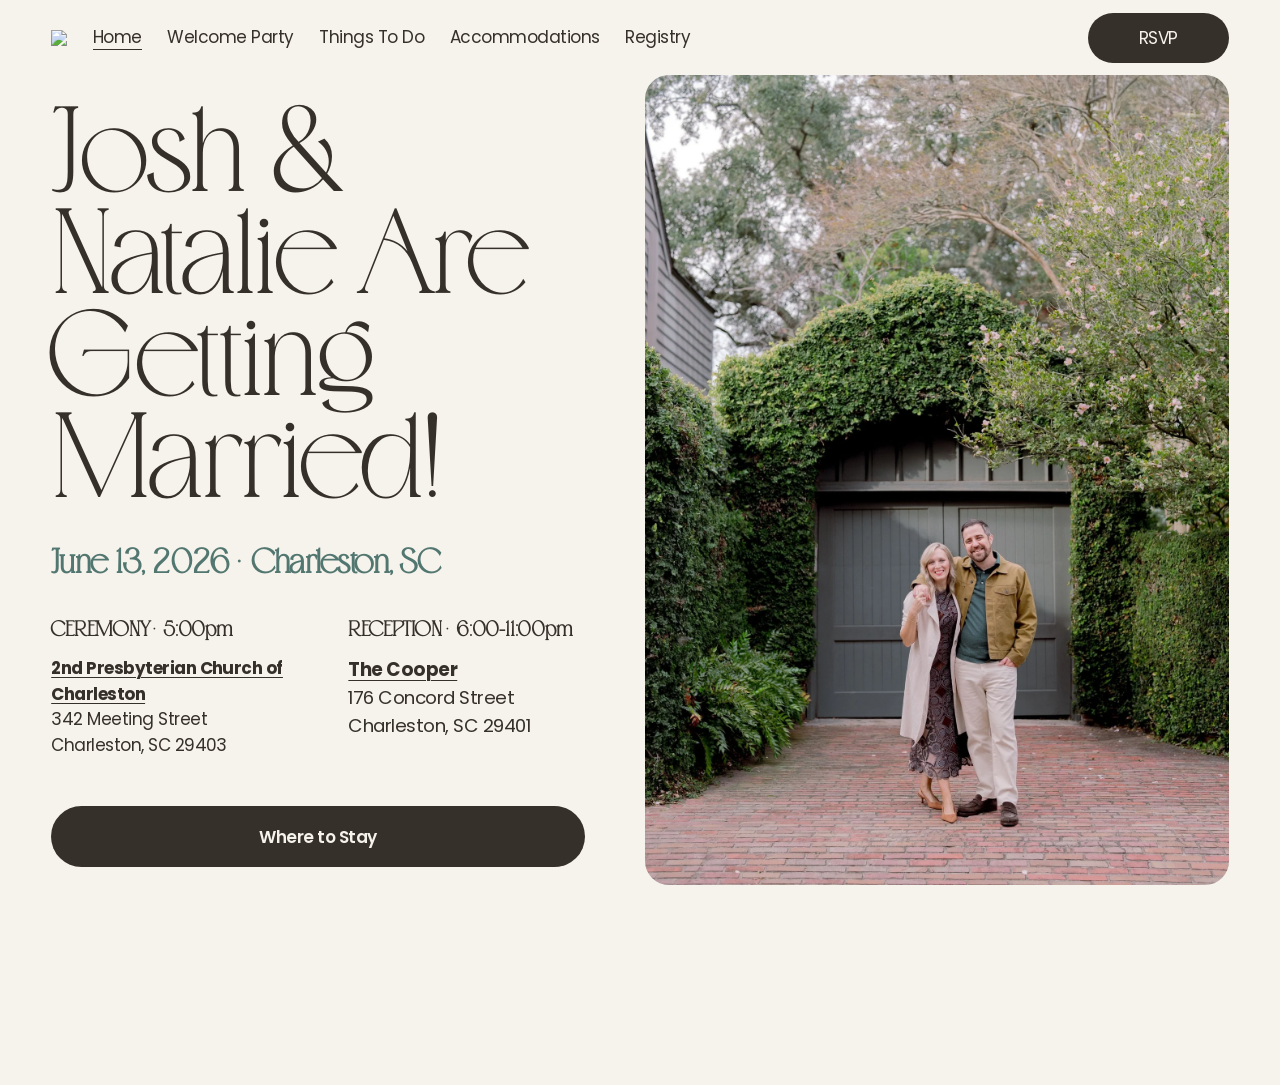
==== commit 58d22a07: "Install Subtext session capture and fix broken hero images Adds the Subtext capture snippet to the h" ====
--- a/index.html
+++ b/index.html
@@ -1,6 +1,29 @@
 <!doctype html>
 <html xmlns:og="http://opengraphprotocol.org/schema/" xmlns:fb="http://www.facebook.com/2008/fbml" lang="en-US"  >
   <head>
+    <!-- Subtext capture snippet -->
+    <script>
+window['_fs_host'] = 'fullstory.com';
+window['_fs_script'] = 'edge.fullstory.com/s/fs.js';
+window['_fs_org'] = 'o-256EN8-na1';
+window['_fs_namespace'] = 'FS';
+!function(m,n,e,t,l,o,g,y){var s,f,a=function(h){
+return!(h in m)||(m.console&&m.console.log&&m.console.log('FullStory namespace conflict. Please set window["_fs_namespace"].'),!1)}(e)
+;function p(b){var h,d=[];function j(){h&&(d.forEach((function(b){var d;try{d=b[h[0]]&&b[h[0]](h[1])}catch(h){return void(b[3]&&b[3](h))}
+d&&d.then?d.then(b[2],b[3]):b[2]&&b[2](d)})),d.length=0)}function r(b){return function(d){h||(h=[b,d],j())}}return b(r(0),r(1)),{
+then:function(b,h){return p((function(r,i){d.push([b,h,r,i]),j()}))}}}a&&(g=m[e]=function(){var b=function(b,d,j,r){function i(i,c){
+h(b,d,j,i,c,r)}r=r||2;var c,u=/Async$/;return u.test(b)?(b=b.replace(u,""),"function"==typeof Promise?new Promise(i):p(i)):h(b,d,j,c,c,r)}
+;function h(h,d,j,r,i,c){return b._api?b._api(h,d,j,r,i,c):(b.q&&b.q.push([h,d,j,r,i,c]),null)}return b.q=[],b}(),y=function(b){function h(h){
+"function"==typeof h[4]&&h[4](new Error(b))}var d=g.q;if(d){for(var j=0;j<d.length;j++)h(d[j]);d.length=0,d.push=h}},function(){
+(o=n.createElement(t)).async=!0,o.crossOrigin="anonymous",o.src="https://"+l,o.onerror=function(){y("Error loading "+l)}
+;var b=n.getElementsByTagName(t)[0];b&&b.parentNode?b.parentNode.insertBefore(o,b):n.head.appendChild(o)}(),function(){function b(){}
+function h(b,h,d){g(b,h,d,1)}function d(b,d,j){h("setProperties",{type:b,properties:d},j)}function j(b,h){d("user",b,h)}function r(b,h,d){j({
+uid:b},d),h&&j(h,d)}g.identify=r,g.setUserVars=j,g.identifyAccount=b,g.clearUserCookie=b,g.setVars=d,g.event=function(b,d,j){h("trackEvent",{
+name:b,properties:d},j)},g.anonymize=function(){r(!1)},g.shutdown=function(){h("shutdown")},g.restart=function(){h("restart")},
+g.log=function(b,d){h("log",{level:b,msg:d})},g.consent=function(b){h("setIdentity",{consent:!arguments.length||b})}}(),s="fetch",
+f="XMLHttpRequest",g._w={},g._w[f]=m[f],g._w[s]=m[s],m[s]&&(m[s]=function(){return g._w[s].apply(this,arguments)}),g._v="2.0.0")
+}(window,document,window._fs_namespace,"script",window._fs_script);
+    </script>
     <meta http-equiv="X-UA-Compatible" content="IE=edge,chrome=1">
     <meta name="viewport" content="width=device-width, initial-scale=1">
     <!-- This is Squarespace. --><!-- alligator-fennel-dtwk -->
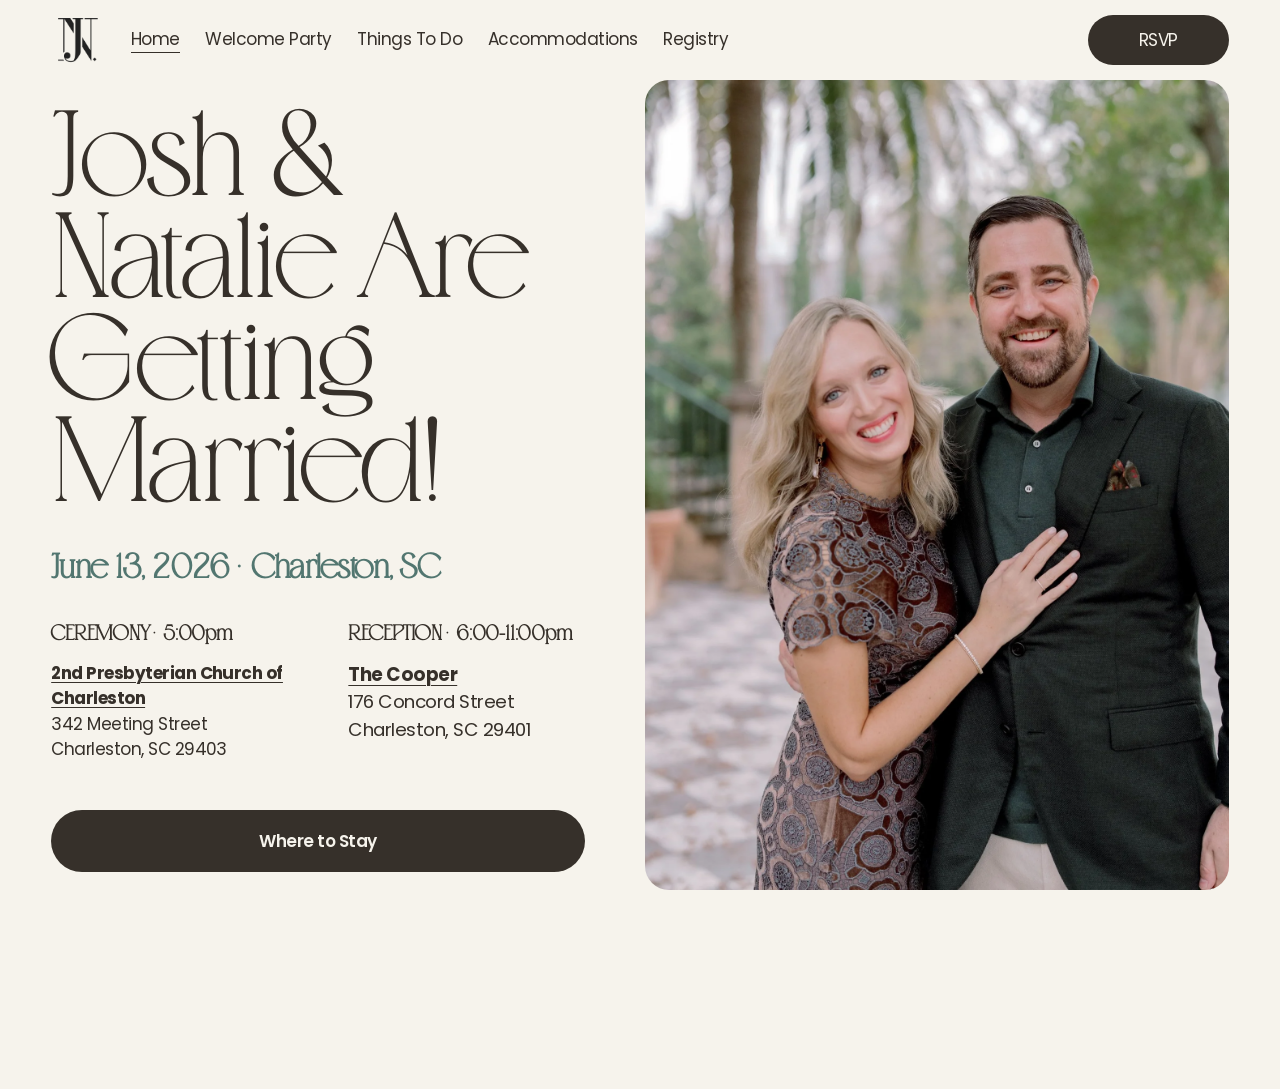
==== commit 28059e7c: "Remove remaining live-Squarespace image dependencies The original migration only relativized href/sr" ====
--- a/index.html
+++ b/index.html
@@ -37,16 +37,16 @@
 <meta property="og:title" content="Josh and Natalie · June 2026"/>
 <meta property="og:url" content="https://www.joshandnat.com"/>
 <meta property="og:type" content="website"/>
-<meta property="og:image" content="http://static1.squarespace.com/static/6930e5d898eb7d10684642a6/t/696fd4a8ea98e83a94a42197/1768936616480/logo.png?format=1500w"/>
+<meta property="og:image" content="http://static1.squarespace.com/static/6930e5d898eb7d10684642a6/t/696fd4a8ea98e83a94a42197/1768936616480/logo.png"/>
 <meta property="og:image:width" content="600"/>
 <meta property="og:image:height" content="600"/>
 <meta itemprop="name" content="Josh and Natalie · June 2026"/>
 <meta itemprop="url" content="https://www.joshandnat.com"/>
-<meta itemprop="thumbnailUrl" content="http://static1.squarespace.com/static/6930e5d898eb7d10684642a6/t/696fd4a8ea98e83a94a42197/1768936616480/logo.png?format=1500w"/>
+<meta itemprop="thumbnailUrl" content="http://static1.squarespace.com/static/6930e5d898eb7d10684642a6/t/696fd4a8ea98e83a94a42197/1768936616480/logo.png"/>
 <link rel="image_src" href="static1.squarespace.com/static/6930e5d898eb7d10684642a6/t/696fd4a8ea98e83a94a42197/1768936616480/logo.png%3Fformat=1500w" />
-<meta itemprop="image" content="http://static1.squarespace.com/static/6930e5d898eb7d10684642a6/t/696fd4a8ea98e83a94a42197/1768936616480/logo.png?format=1500w"/>
+<meta itemprop="image" content="http://static1.squarespace.com/static/6930e5d898eb7d10684642a6/t/696fd4a8ea98e83a94a42197/1768936616480/logo.png"/>
 <meta name="twitter:title" content="Josh and Natalie · June 2026"/>
-<meta name="twitter:image" content="http://static1.squarespace.com/static/6930e5d898eb7d10684642a6/t/696fd4a8ea98e83a94a42197/1768936616480/logo.png?format=1500w"/>
+<meta name="twitter:image" content="http://static1.squarespace.com/static/6930e5d898eb7d10684642a6/t/696fd4a8ea98e83a94a42197/1768936616480/logo.png"/>
 <meta name="twitter:url" content="https://www.joshandnat.com"/>
 <meta name="twitter:card" content="summary"/>
 <meta name="description" content="" />
@@ -925,7 +925,7 @@
                       <div class="header-title-logo">
                         <a href="index.html" data-animation-role="header-element">
                         
-<img elementtiming="nbf-header-logo-desktop" src="https://images.squarespace-cdn.com/content/v1/6930e5d898eb7d10684642a6/b463d371-d405-4287-a949-f6716d70799a/logo.png?format=1500w" alt="Josh and Natalie · June 2026" style="display:block" fetchpriority="high" loading="eager" decoding="async" data-loader="raw">
+<img elementtiming="nbf-header-logo-desktop" src="images.squarespace-cdn.com/content/v1/6930e5d898eb7d10684642a6/b463d371-d405-4287-a949-f6716d70799a/logo.png%3Fformat=1500w" alt="Josh and Natalie · June 2026" style="display:block" fetchpriority="high" loading="eager" decoding="async" data-loader="raw">
 
                         </a>
                       </div>
@@ -1127,7 +1127,7 @@
                       <div class="header-title-logo">
                         <a href="index.html" data-animation-role="header-element">
                         
-<img elementtiming="nbf-header-logo-desktop" src="https://images.squarespace-cdn.com/content/v1/6930e5d898eb7d10684642a6/b463d371-d405-4287-a949-f6716d70799a/logo.png?format=1500w" alt="Josh and Natalie · June 2026" style="display:block" fetchpriority="high" loading="eager" decoding="async" data-loader="raw">
+<img elementtiming="nbf-header-logo-desktop" src="images.squarespace-cdn.com/content/v1/6930e5d898eb7d10684642a6/b463d371-d405-4287-a949-f6716d70799a/logo.png%3Fformat=1500w" alt="Josh and Natalie · June 2026" style="display:block" fetchpriority="high" loading="eager" decoding="async" data-loader="raw">
 
                         </a>
                       </div>
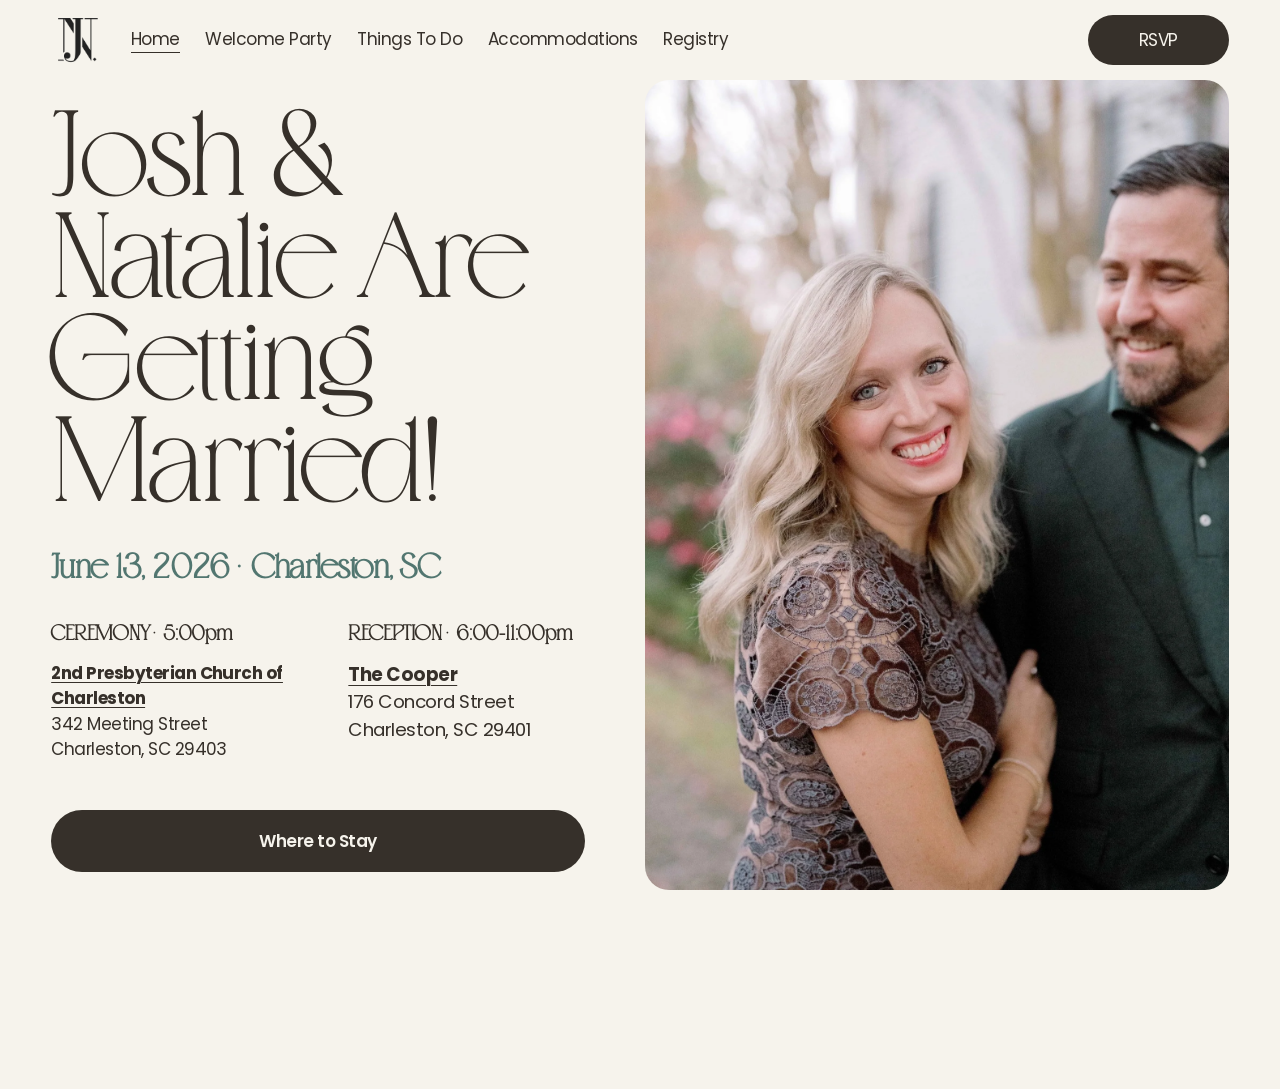
==== commit 38559635: "Self-host social share preview images (og:image/twitter/JSON-LD) These per-page thumbnail URLs were " ====
--- a/index.html
+++ b/index.html
@@ -37,16 +37,16 @@
 <meta property="og:title" content="Josh and Natalie · June 2026"/>
 <meta property="og:url" content="https://www.joshandnat.com"/>
 <meta property="og:type" content="website"/>
-<meta property="og:image" content="http://static1.squarespace.com/static/6930e5d898eb7d10684642a6/t/696fd4a8ea98e83a94a42197/1768936616480/logo.png"/>
+<meta property="og:image" content="https://joshandnat.com/static1.squarespace.com/static/6930e5d898eb7d10684642a6/t/696fd4a8ea98e83a94a42197/1768936616480/logo.png"/>
 <meta property="og:image:width" content="600"/>
 <meta property="og:image:height" content="600"/>
 <meta itemprop="name" content="Josh and Natalie · June 2026"/>
 <meta itemprop="url" content="https://www.joshandnat.com"/>
-<meta itemprop="thumbnailUrl" content="http://static1.squarespace.com/static/6930e5d898eb7d10684642a6/t/696fd4a8ea98e83a94a42197/1768936616480/logo.png"/>
+<meta itemprop="thumbnailUrl" content="https://joshandnat.com/static1.squarespace.com/static/6930e5d898eb7d10684642a6/t/696fd4a8ea98e83a94a42197/1768936616480/logo.png"/>
 <link rel="image_src" href="static1.squarespace.com/static/6930e5d898eb7d10684642a6/t/696fd4a8ea98e83a94a42197/1768936616480/logo.png%3Fformat=1500w" />
-<meta itemprop="image" content="http://static1.squarespace.com/static/6930e5d898eb7d10684642a6/t/696fd4a8ea98e83a94a42197/1768936616480/logo.png"/>
+<meta itemprop="image" content="https://joshandnat.com/static1.squarespace.com/static/6930e5d898eb7d10684642a6/t/696fd4a8ea98e83a94a42197/1768936616480/logo.png"/>
 <meta name="twitter:title" content="Josh and Natalie · June 2026"/>
-<meta name="twitter:image" content="http://static1.squarespace.com/static/6930e5d898eb7d10684642a6/t/696fd4a8ea98e83a94a42197/1768936616480/logo.png"/>
+<meta name="twitter:image" content="https://joshandnat.com/static1.squarespace.com/static/6930e5d898eb7d10684642a6/t/696fd4a8ea98e83a94a42197/1768936616480/logo.png"/>
 <meta name="twitter:url" content="https://www.joshandnat.com"/>
 <meta name="twitter:card" content="summary"/>
 <meta name="description" content="" />
@@ -460,7 +460,7 @@
 <script crossorigin="anonymous" src="assets.squarespace.com/universal/scripts-compressed/common-4c019ab3f481eb48-min.en-US.js" defer ></script><script>(function(rollups, name) { if (!rollups[name]) { rollups[name] = {}; } rollups[name].js = ["//assets.squarespace.com/universal/scripts-compressed/user-account-core-2d1b69ae221d5646-min.en-US.js"]; })(SQUARESPACE_ROLLUPS, 'squarespace-user_account_core');</script>
 <script crossorigin="anonymous" src="assets.squarespace.com/universal/scripts-compressed/user-account-core-2d1b69ae221d5646-min.en-US.js" defer ></script><script>(function(rollups, name) { if (!rollups[name]) { rollups[name] = {}; } rollups[name].css = ["//assets.squarespace.com/universal/styles-compressed/user-account-core-bd42ce75d5951748-min.en-US.css"]; })(SQUARESPACE_ROLLUPS, 'squarespace-user_account_core');</script>
 <link rel="stylesheet" type="text/css" href="assets.squarespace.com/universal/styles-compressed/user-account-core-bd42ce75d5951748-min.en-US.css"><script>(function(rollups, name) { if (!rollups[name]) { rollups[name] = {}; } rollups[name].js = ["//assets.squarespace.com/universal/scripts-compressed/performance-1de9e56463997f49-min.en-US.js"]; })(SQUARESPACE_ROLLUPS, 'squarespace-performance');</script>
-<script crossorigin="anonymous" src="assets.squarespace.com/universal/scripts-compressed/performance-1de9e56463997f49-min.en-US.js" defer ></script><link rel="stylesheet" type="text/css" href="definitions.sqspcdn.com/website-component-definition/static-assets/website.components.button/39ce2435-74ab-43a0-a6e3-1da06de9d87f_1081/website.components.button.styles.css"/><link rel="stylesheet" type="text/css" href="definitions.sqspcdn.com/website-component-definition/static-assets/website.components.html/9e7686af-5741-42b1-8e29-ad20492d91d5_911/website.components.html.styles.css"/><link rel="stylesheet" type="text/css" href="definitions.sqspcdn.com/website-component-definition/static-assets/website.components.code/0f305d73-872d-4ba6-b637-ece0f6d53701_956/website.components.code.styles.css"/><script defer src="definitions.sqspcdn.com/website-component-definition/static-assets/website.components.html/9e7686af-5741-42b1-8e29-ad20492d91d5_911/website.components.html.visitor.js"></script><script defer src="definitions.sqspcdn.com/website-component-definition/static-assets/website.components.button/39ce2435-74ab-43a0-a6e3-1da06de9d87f_1081/website.components.button.visitor.js"></script><script defer src="definitions.sqspcdn.com/website-component-definition/static-assets/website.components.code/0f305d73-872d-4ba6-b637-ece0f6d53701_956/website.components.code.visitor.js"></script><script type="application/ld+json">{"url":"https://www.joshandnat.com","name":"Josh and Natalie \u00B7 June 2026","description":"","image":"//images.squarespace-cdn.com/content/v1/6930e5d898eb7d10684642a6/b463d371-d405-4287-a949-f6716d70799a/logo.png","@context":"http://schema.org","@type":"WebSite"}</script><script type="application/ld+json">{"address":"","image":"https://static1.squarespace.com/static/6930e5d898eb7d10684642a6/t/693105c1830262367c3bd6c9/1780888296915/","openingHours":"","@context":"http://schema.org","@type":"LocalBusiness"}</script><link rel="stylesheet" type="text/css" href="static1.squarespace.com/static/versioned-site-css/6930e5d898eb7d10684642a6/61/5c5a519771c10ba3470d8101/6930e5d998eb7d10684642ce/1825/site.css%3Fnocustom=true.css"/><link rel="stylesheet" type="text/css" href="static1.squarespace.com/static/vta/5c5a519771c10ba3470d8101/versioned-assets/1789043197505-DAFJD75BBCOTLJ5Z5UA4/static.css"/><link rel="stylesheet" type="text/css" href="static1.squarespace.com/static/custom-css/6930e5d898eb7d10684642a6/6930e5d998eb7d10684642ce/18/custom.css"/><script src="ajax.googleapis.com/ajax/libs/jquery/3.7.1/jquery.min.js"></script>
+<script crossorigin="anonymous" src="assets.squarespace.com/universal/scripts-compressed/performance-1de9e56463997f49-min.en-US.js" defer ></script><link rel="stylesheet" type="text/css" href="definitions.sqspcdn.com/website-component-definition/static-assets/website.components.button/39ce2435-74ab-43a0-a6e3-1da06de9d87f_1081/website.components.button.styles.css"/><link rel="stylesheet" type="text/css" href="definitions.sqspcdn.com/website-component-definition/static-assets/website.components.html/9e7686af-5741-42b1-8e29-ad20492d91d5_911/website.components.html.styles.css"/><link rel="stylesheet" type="text/css" href="definitions.sqspcdn.com/website-component-definition/static-assets/website.components.code/0f305d73-872d-4ba6-b637-ece0f6d53701_956/website.components.code.styles.css"/><script defer src="definitions.sqspcdn.com/website-component-definition/static-assets/website.components.html/9e7686af-5741-42b1-8e29-ad20492d91d5_911/website.components.html.visitor.js"></script><script defer src="definitions.sqspcdn.com/website-component-definition/static-assets/website.components.button/39ce2435-74ab-43a0-a6e3-1da06de9d87f_1081/website.components.button.visitor.js"></script><script defer src="definitions.sqspcdn.com/website-component-definition/static-assets/website.components.code/0f305d73-872d-4ba6-b637-ece0f6d53701_956/website.components.code.visitor.js"></script><script type="application/ld+json">{"url":"https://www.joshandnat.com","name":"Josh and Natalie \u00B7 June 2026","description":"","image":"https://joshandnat.com/images.squarespace-cdn.com/content/v1/6930e5d898eb7d10684642a6/b463d371-d405-4287-a949-f6716d70799a/logo.png","@context":"http://schema.org","@type":"WebSite"}</script><script type="application/ld+json">{"address":"","image":"https://static1.squarespace.com/static/6930e5d898eb7d10684642a6/t/693105c1830262367c3bd6c9/1780888296915/","openingHours":"","@context":"http://schema.org","@type":"LocalBusiness"}</script><link rel="stylesheet" type="text/css" href="static1.squarespace.com/static/versioned-site-css/6930e5d898eb7d10684642a6/61/5c5a519771c10ba3470d8101/6930e5d998eb7d10684642ce/1825/site.css%3Fnocustom=true.css"/><link rel="stylesheet" type="text/css" href="static1.squarespace.com/static/vta/5c5a519771c10ba3470d8101/versioned-assets/1789043197505-DAFJD75BBCOTLJ5Z5UA4/static.css"/><link rel="stylesheet" type="text/css" href="static1.squarespace.com/static/custom-css/6930e5d898eb7d10684642a6/6930e5d998eb7d10684642ce/18/custom.css"/><script src="ajax.googleapis.com/ajax/libs/jquery/3.7.1/jquery.min.js"></script>
 <script>
   // Wait until the page (and jQuery) is fully loaded
   document.addEventListener("DOMContentLoaded", function() {
